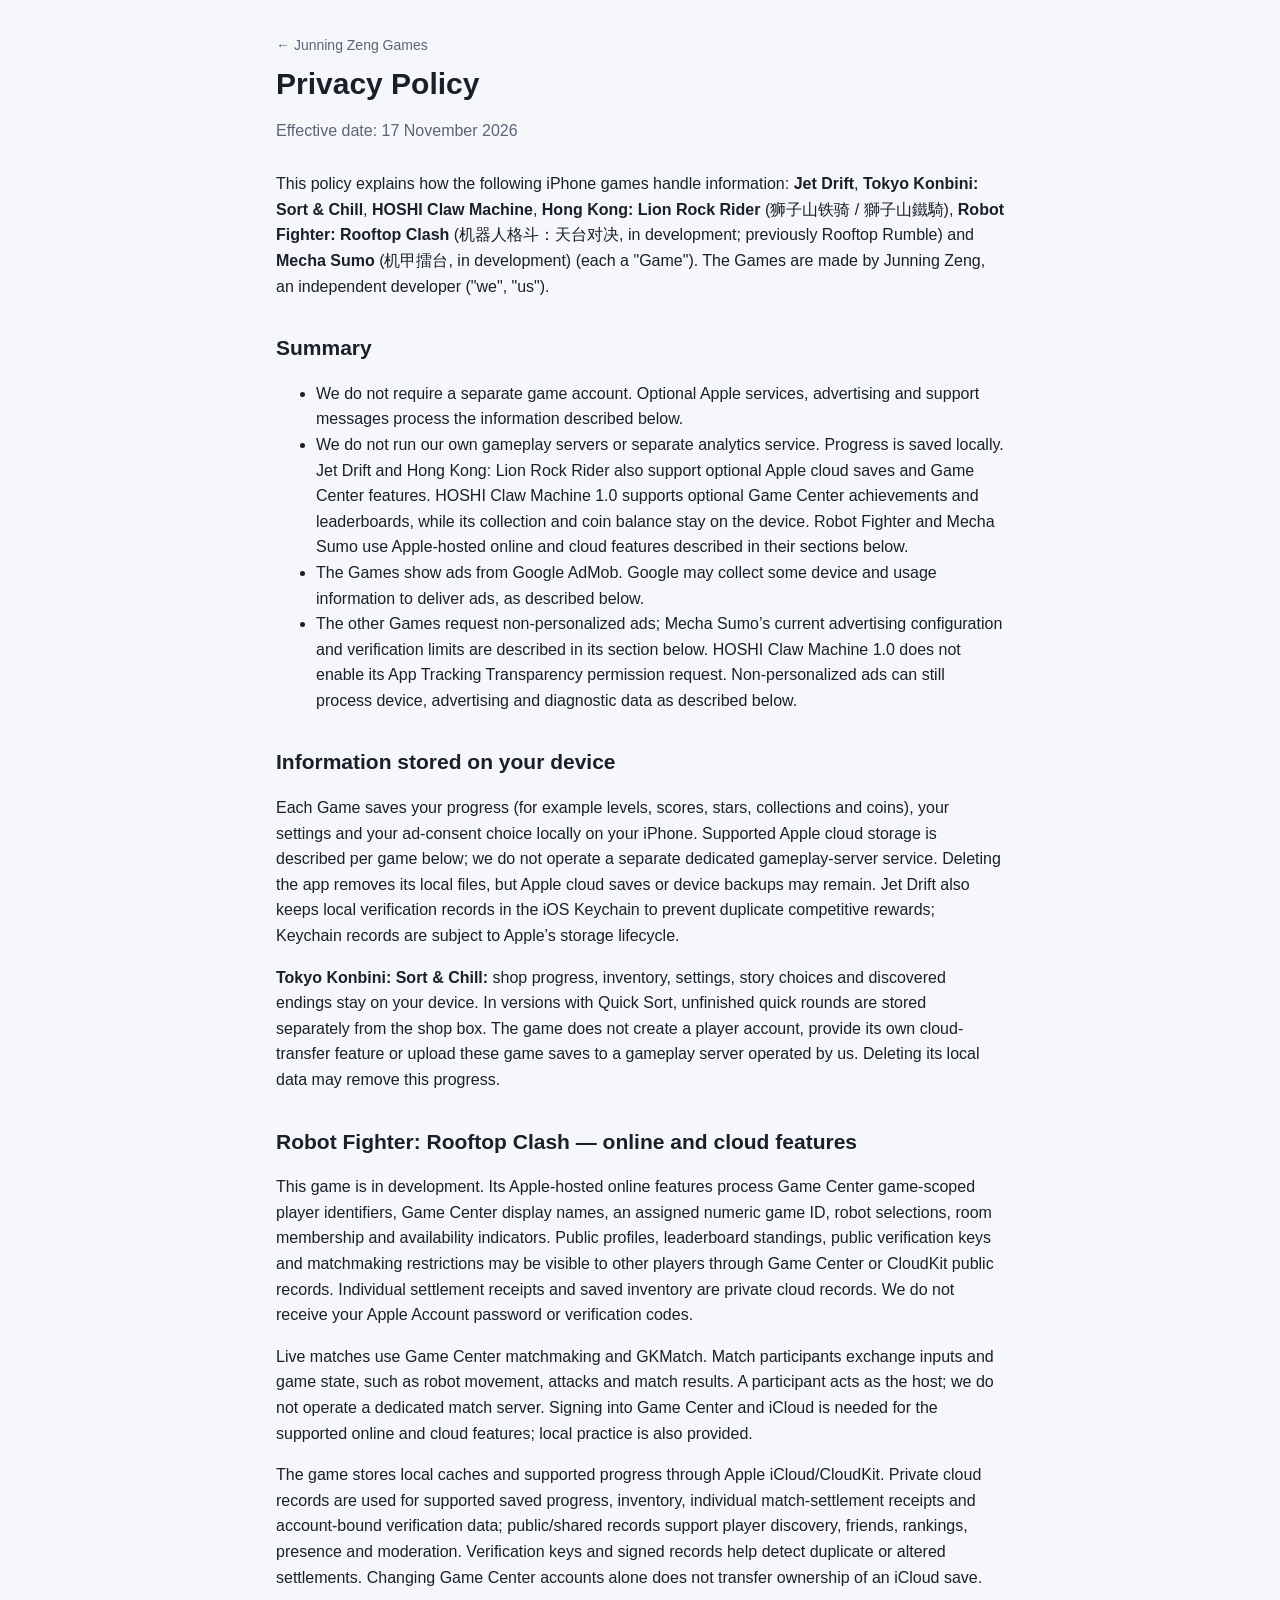
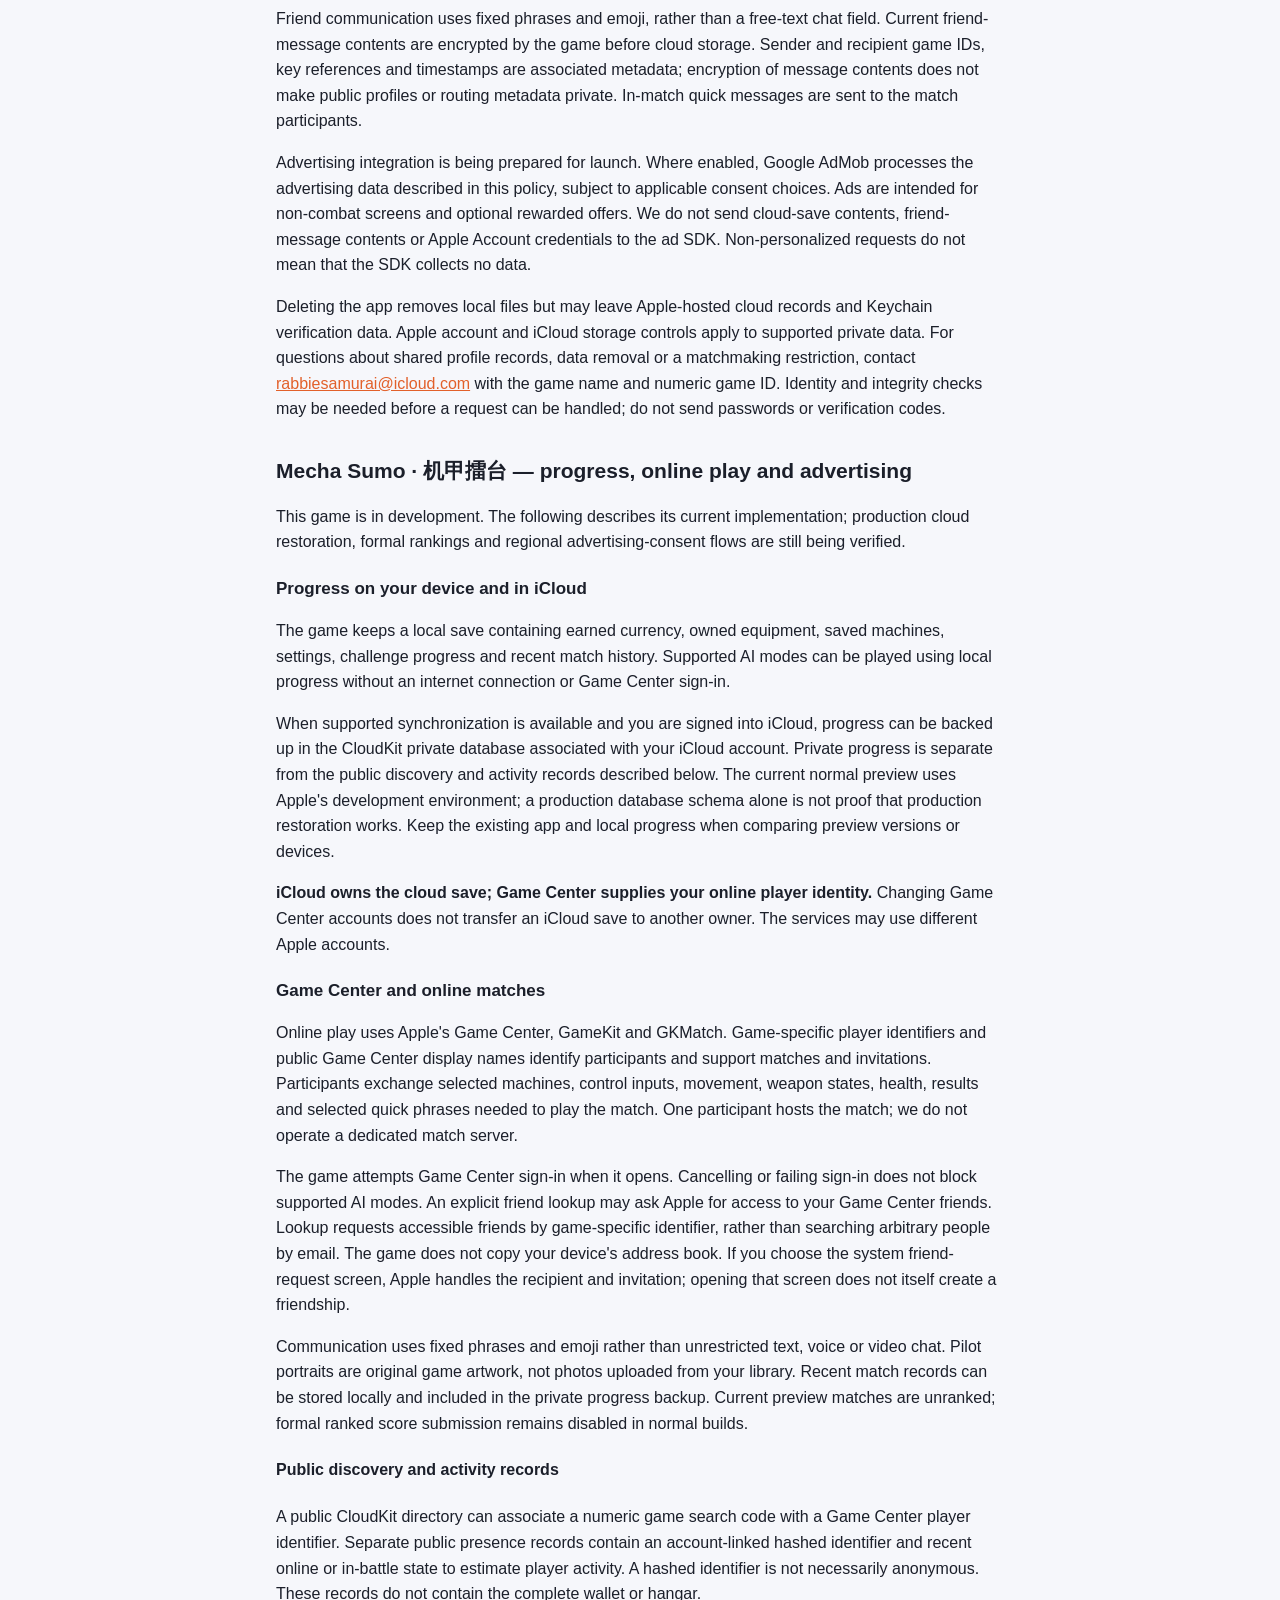
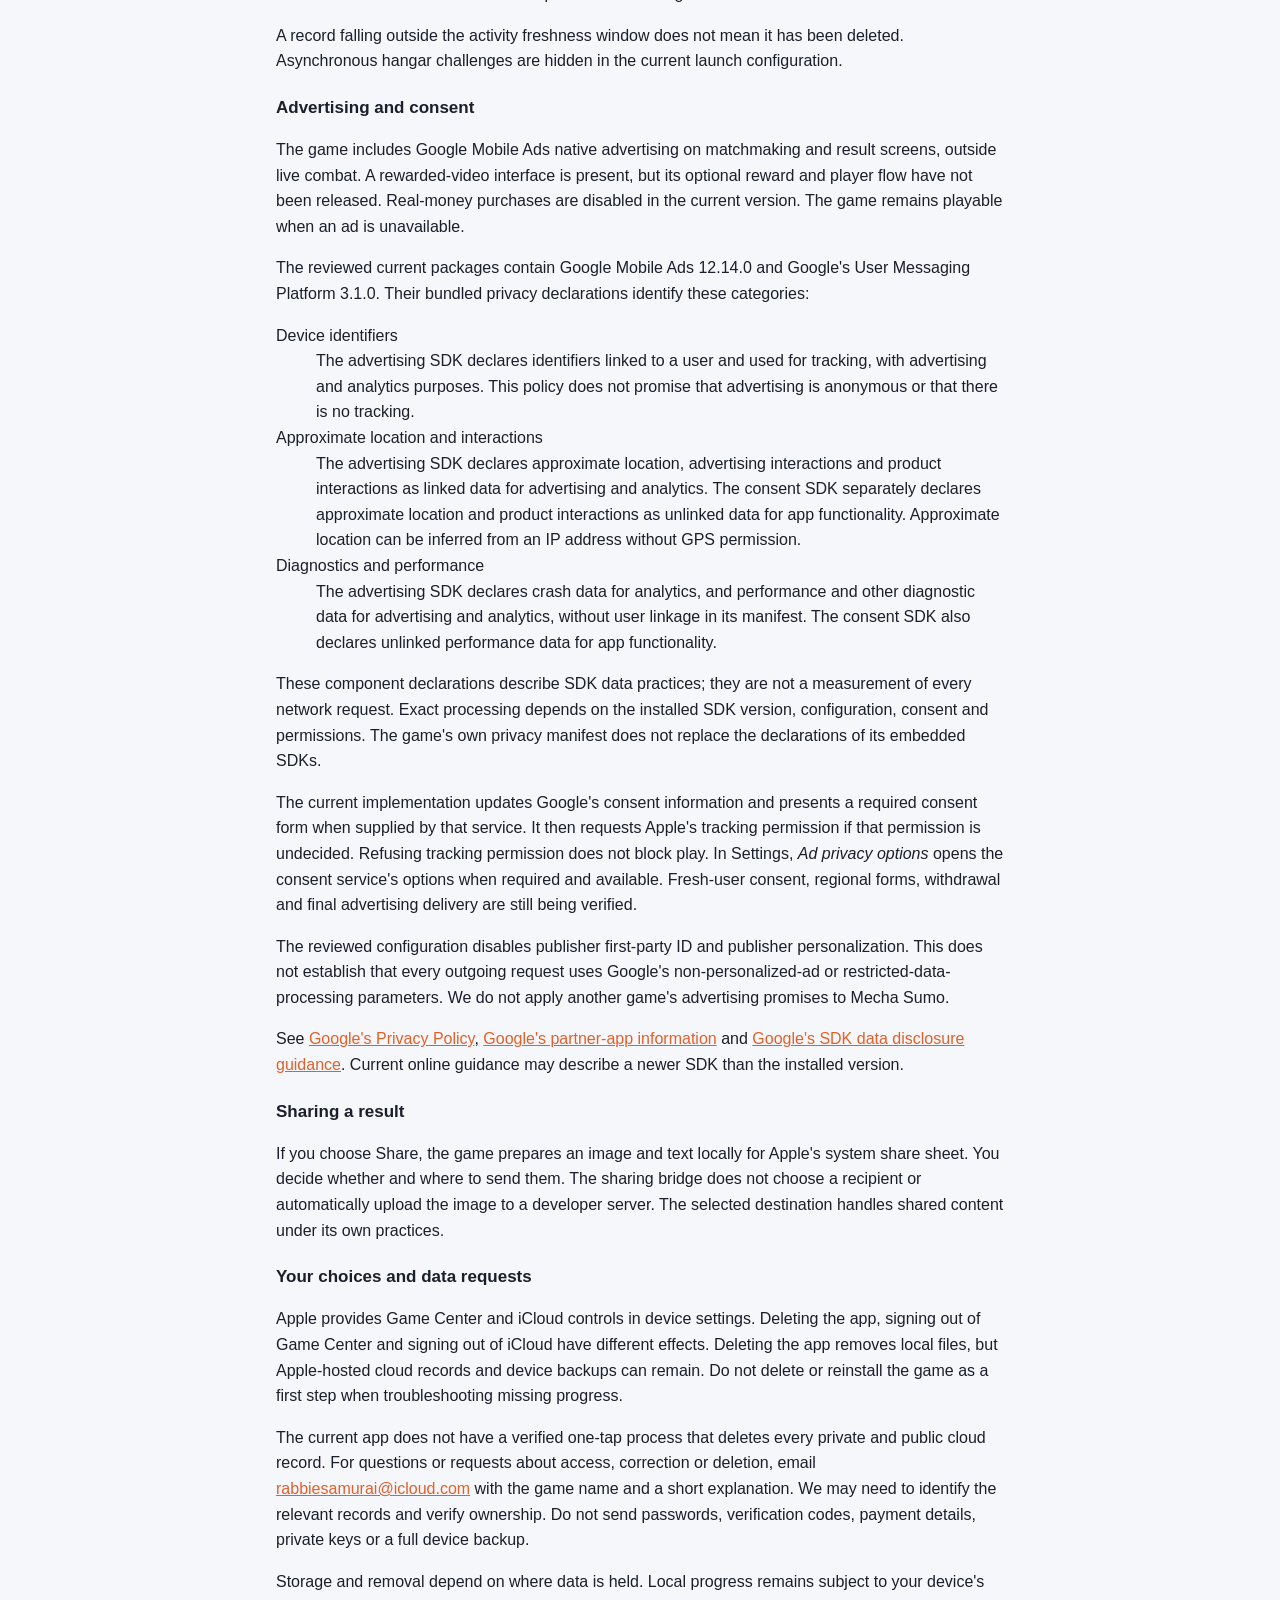
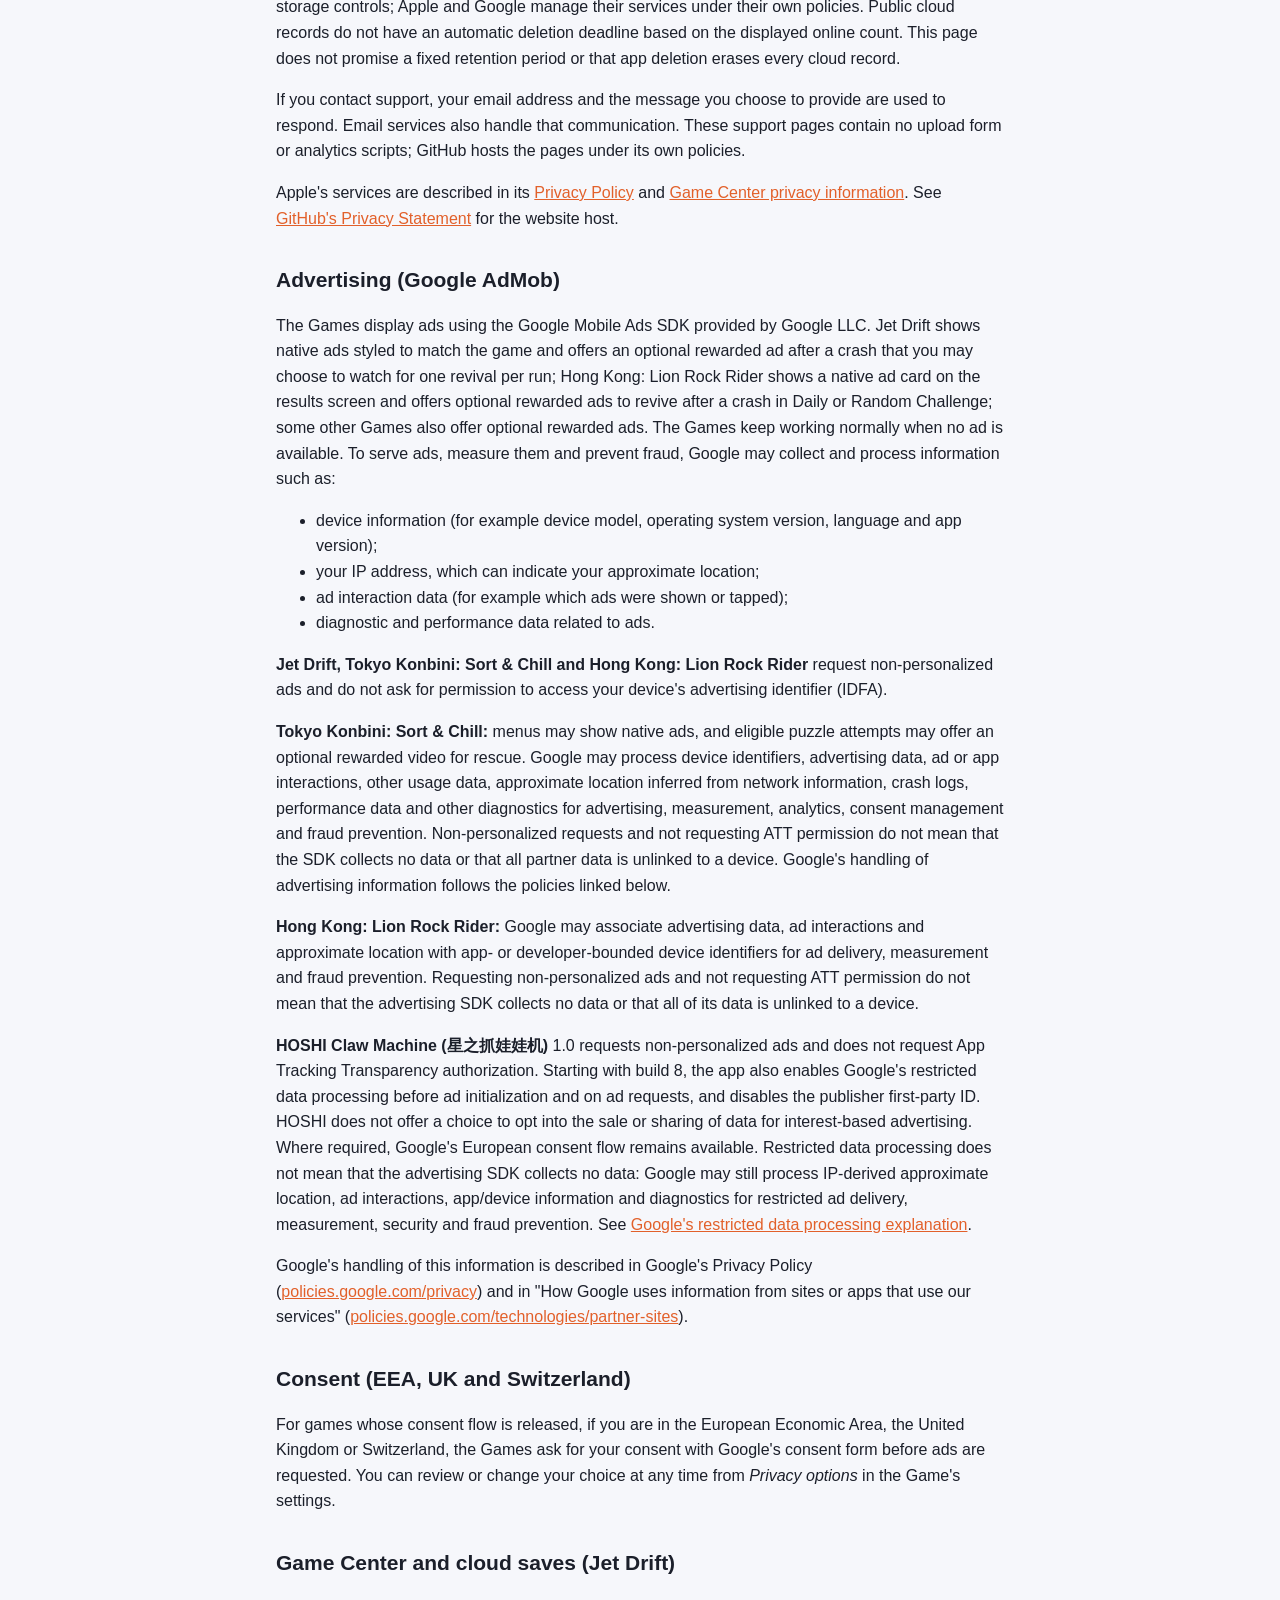
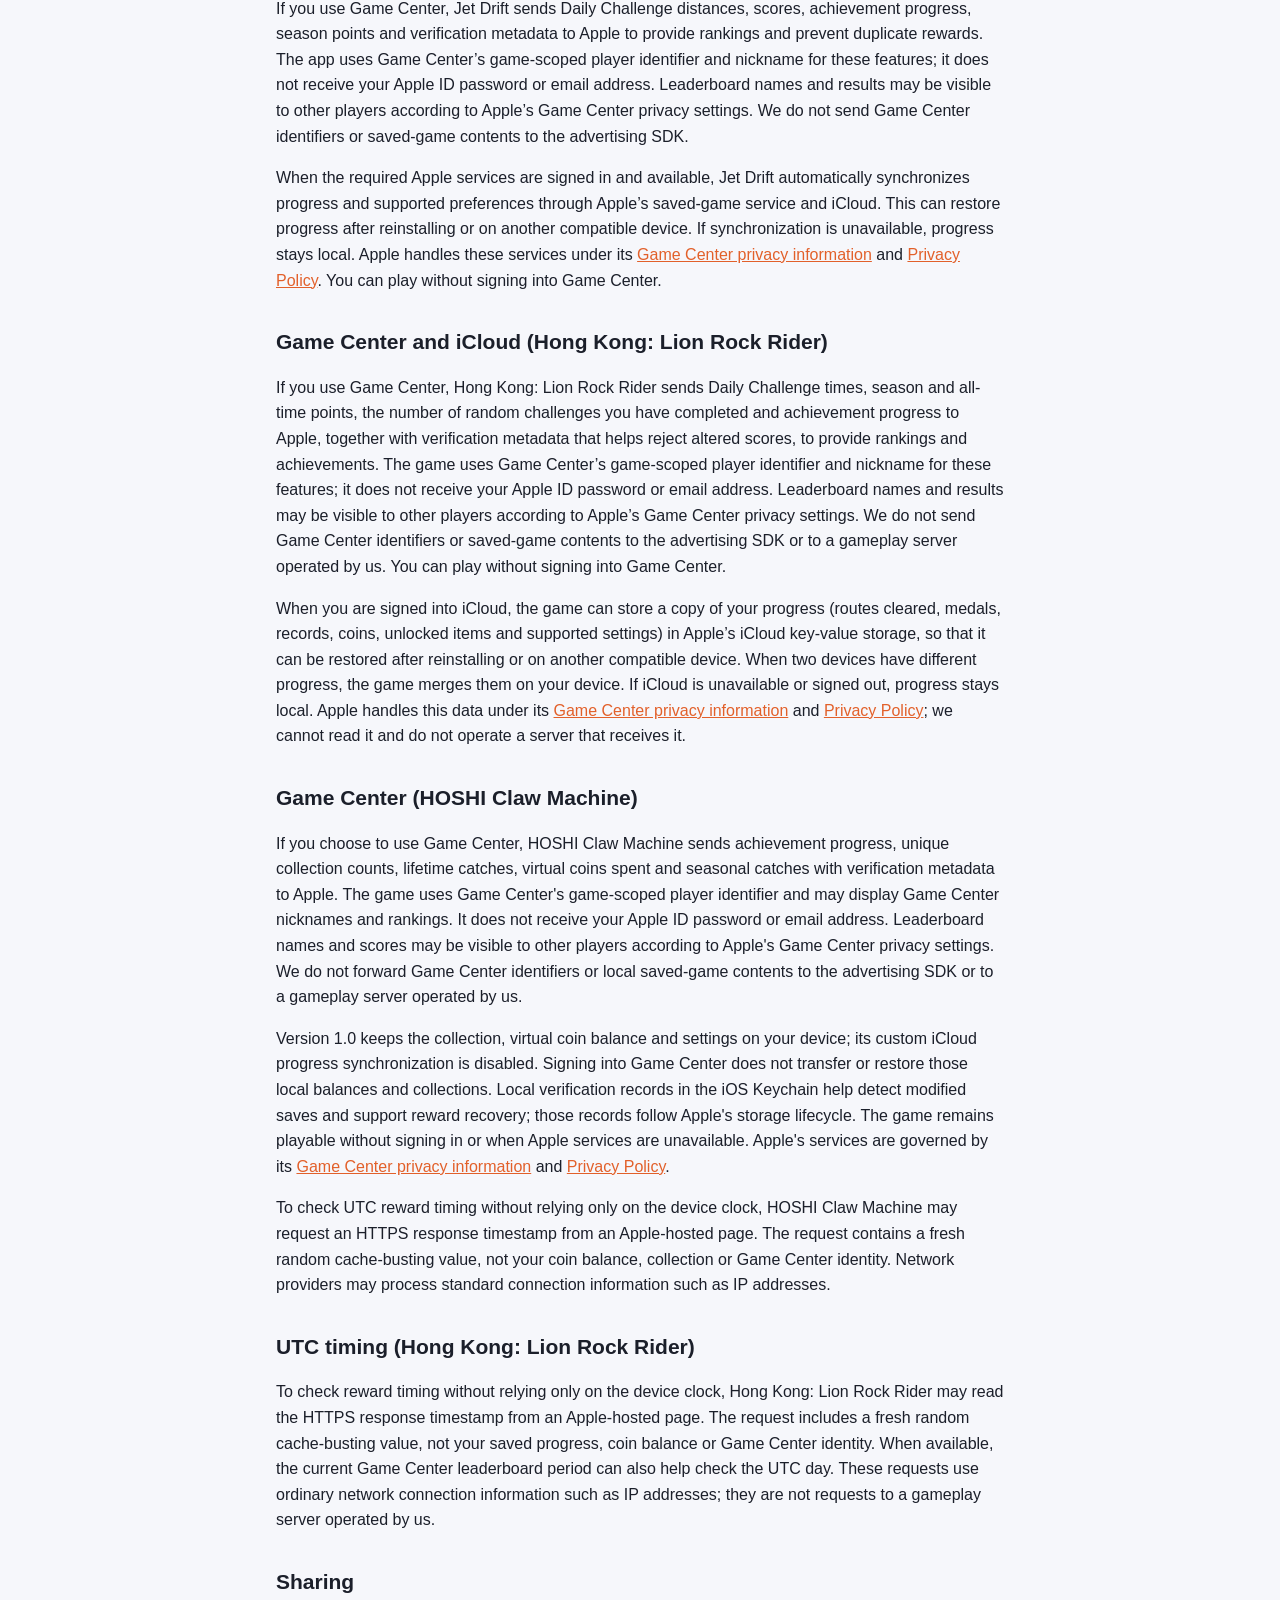
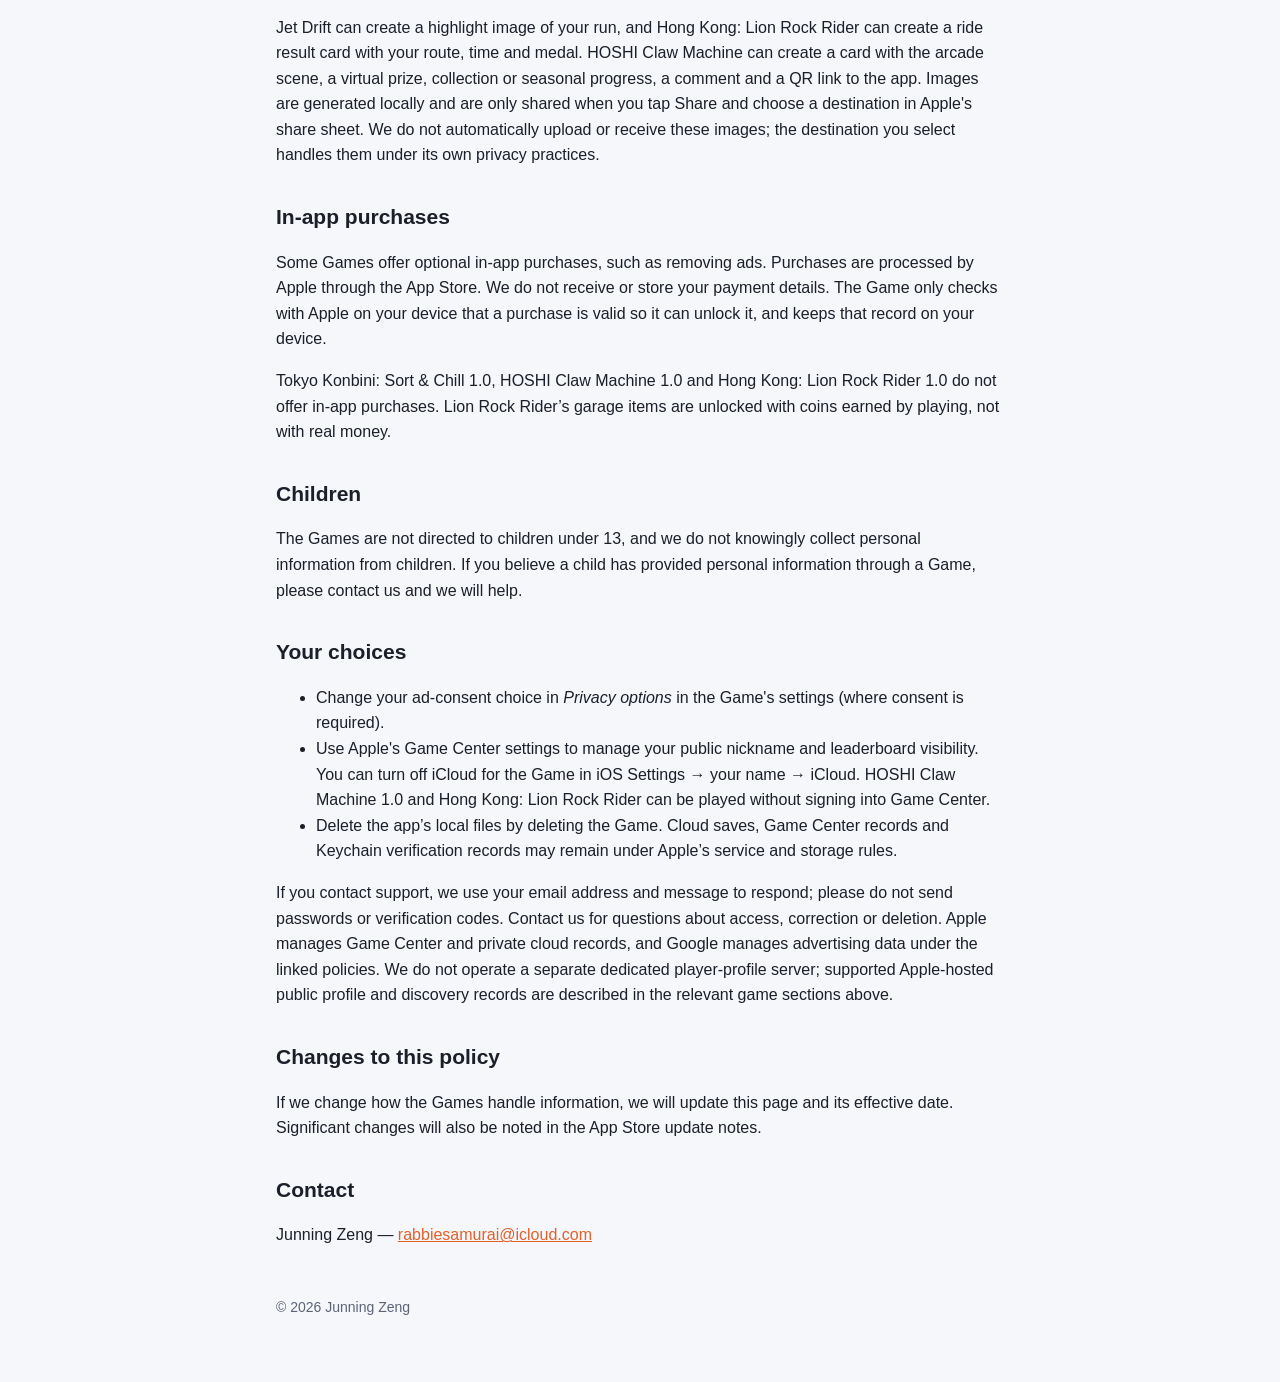
==== privacy.html @ b236998c "Unify Mecha Sumo privacy and support in publisher pages" ====
<!doctype html>
<html lang="en">
<head>
  <meta charset="utf-8">
  <meta name="viewport" content="width=device-width, initial-scale=1">
  <title>Privacy Policy</title>
  <meta name="description" content="Privacy policy for games by Junning Zeng.">
  <link rel="stylesheet" href="style.css">
</head>
<body>
<main>
  <header>
    <a class="home" href="index.html">← Junning Zeng Games</a>
    <h1>Privacy Policy</h1>
    <p class="muted">Effective date: 17 November 2026</p>
  </header>

  <p>This policy explains how the following iPhone games handle information: <strong>Jet Drift</strong>, <strong>Tokyo Konbini: Sort &amp; Chill</strong>, <strong>HOSHI Claw Machine</strong>, <strong>Hong Kong: Lion Rock Rider</strong> (狮子山铁骑 / 獅子山鐵騎), <strong>Robot Fighter: Rooftop Clash</strong> (机器人格斗：天台对决, in development; previously Rooftop Rumble) and <strong>Mecha Sumo</strong> (机甲擂台, in development) (each a "Game"). The Games are made by Junning Zeng, an independent developer ("we", "us").</p>

  <h2>Summary</h2>
  <ul>
    <li>We do not require a separate game account. Optional Apple services, advertising and support messages process the information described below.</li>
    <li>We do not run our own gameplay servers or separate analytics service. Progress is saved locally. Jet Drift and Hong Kong: Lion Rock Rider also support optional Apple cloud saves and Game Center features. HOSHI Claw Machine 1.0 supports optional Game Center achievements and leaderboards, while its collection and coin balance stay on the device. Robot Fighter and Mecha Sumo use Apple-hosted online and cloud features described in their sections below.</li>
    <li>The Games show ads from Google AdMob. Google may collect some device and usage information to deliver ads, as described below.</li>
    <li>The other Games request non-personalized ads; Mecha Sumo’s current advertising configuration and verification limits are described in its section below. HOSHI Claw Machine 1.0 does not enable its App Tracking Transparency permission request. Non-personalized ads can still process device, advertising and diagnostic data as described below.</li>
  </ul>

  <h2>Information stored on your device</h2>
  <p>Each Game saves your progress (for example levels, scores, stars, collections and coins), your settings and your ad-consent choice locally on your iPhone. Supported Apple cloud storage is described per game below; we do not operate a separate dedicated gameplay-server service. Deleting the app removes its local files, but Apple cloud saves or device backups may remain. Jet Drift also keeps local verification records in the iOS Keychain to prevent duplicate competitive rewards; Keychain records are subject to Apple’s storage lifecycle.</p>
  <p><strong>Tokyo Konbini: Sort &amp; Chill:</strong> shop progress, inventory, settings, story choices and discovered endings stay on your device. In versions with Quick Sort, unfinished quick rounds are stored separately from the shop box. The game does not create a player account, provide its own cloud-transfer feature or upload these game saves to a gameplay server operated by us. Deleting its local data may remove this progress.</p>

  <h2 id="robot-fighter">Robot Fighter: Rooftop Clash — online and cloud features</h2>
  <p>This game is in development. Its Apple-hosted online features process Game Center game-scoped player identifiers, Game Center display names, an assigned numeric game ID, robot selections, room membership and availability indicators. Public profiles, leaderboard standings, public verification keys and matchmaking restrictions may be visible to other players through Game Center or CloudKit public records. Individual settlement receipts and saved inventory are private cloud records. We do not receive your Apple Account password or verification codes.</p>
  <p>Live matches use Game Center matchmaking and GKMatch. Match participants exchange inputs and game state, such as robot movement, attacks and match results. A participant acts as the host; we do not operate a dedicated match server. Signing into Game Center and iCloud is needed for the supported online and cloud features; local practice is also provided.</p>
  <p>The game stores local caches and supported progress through Apple iCloud/CloudKit. Private cloud records are used for supported saved progress, inventory, individual match-settlement receipts and account-bound verification data; public/shared records support player discovery, friends, rankings, presence and moderation. Verification keys and signed records help detect duplicate or altered settlements. Changing Game Center accounts alone does not transfer ownership of an iCloud save.</p>
  <p>Friend communication uses fixed phrases and emoji, rather than a free-text chat field. Current friend-message contents are encrypted by the game before cloud storage. Sender and recipient game IDs, key references and timestamps are associated metadata; encryption of message contents does not make public profiles or routing metadata private. In-match quick messages are sent to the match participants.</p>
  <p>Advertising integration is being prepared for launch. Where enabled, Google AdMob processes the advertising data described in this policy, subject to applicable consent choices. Ads are intended for non-combat screens and optional rewarded offers. We do not send cloud-save contents, friend-message contents or Apple Account credentials to the ad SDK. Non-personalized requests do not mean that the SDK collects no data.</p>
  <p>Deleting the app removes local files but may leave Apple-hosted cloud records and Keychain verification data. Apple account and iCloud storage controls apply to supported private data. For questions about shared profile records, data removal or a matchmaking restriction, contact <a href="mailto:rabbiesamurai@icloud.com">rabbiesamurai@icloud.com</a> with the game name and numeric game ID. Identity and integrity checks may be needed before a request can be handled; do not send passwords or verification codes.</p>

  <h2 id="mecha-sumo">Mecha Sumo · 机甲擂台 — progress, online play and advertising</h2>
  <p>This game is in development. The following describes its current implementation; production cloud restoration, formal rankings and regional advertising-consent flows are still being verified.</p>
    <h3 id="mecha-sumo-saves">Progress on your device and in iCloud</h3>
    <p>The game keeps a local save containing earned currency, owned equipment, saved machines, settings, challenge progress and recent match history. Supported AI modes can be played using local progress without an internet connection or Game Center sign-in.</p>
    <p>When supported synchronization is available and you are signed into iCloud, progress can be backed up in the CloudKit private database associated with your iCloud account. Private progress is separate from the public discovery and activity records described below. The current normal preview uses Apple's development environment; a production database schema alone is not proof that production restoration works. Keep the existing app and local progress when comparing preview versions or devices.</p>
    <p><strong>iCloud owns the cloud save; Game Center supplies your online player identity.</strong> Changing Game Center accounts does not transfer an iCloud save to another owner. The services may use different Apple accounts.</p>
    <h3 id="mecha-sumo-online">Game Center and online matches</h3>
    <p>Online play uses Apple's Game Center, GameKit and GKMatch. Game-specific player identifiers and public Game Center display names identify participants and support matches and invitations. Participants exchange selected machines, control inputs, movement, weapon states, health, results and selected quick phrases needed to play the match. One participant hosts the match; we do not operate a dedicated match server.</p>
    <p>The game attempts Game Center sign-in when it opens. Cancelling or failing sign-in does not block supported AI modes. An explicit friend lookup may ask Apple for access to your Game Center friends. Lookup requests accessible friends by game-specific identifier, rather than searching arbitrary people by email. The game does not copy your device's address book. If you choose the system friend-request screen, Apple handles the recipient and invitation; opening that screen does not itself create a friendship.</p>
    <p>Communication uses fixed phrases and emoji rather than unrestricted text, voice or video chat. Pilot portraits are original game artwork, not photos uploaded from your library. Recent match records can be stored locally and included in the private progress backup. Current preview matches are unranked; formal ranked score submission remains disabled in normal builds.</p>
    <h4>Public discovery and activity records</h4>
    <p>A public CloudKit directory can associate a numeric game search code with a Game Center player identifier. Separate public presence records contain an account-linked hashed identifier and recent online or in-battle state to estimate player activity. A hashed identifier is not necessarily anonymous. These records do not contain the complete wallet or hangar.</p>
    <p>A record falling outside the activity freshness window does not mean it has been deleted. Asynchronous hangar challenges are hidden in the current launch configuration.</p>
    <h3 id="mecha-sumo-ads">Advertising and consent</h3>
    <p>The game includes Google Mobile Ads native advertising on matchmaking and result screens, outside live combat. A rewarded-video interface is present, but its optional reward and player flow have not been released. Real-money purchases are disabled in the current version. The game remains playable when an ad is unavailable.</p>
    <p>The reviewed current packages contain Google Mobile Ads 12.14.0 and Google's User Messaging Platform 3.1.0. Their bundled privacy declarations identify these categories:</p>
    <dl class="mecha-facts">
      <dt>Device identifiers</dt><dd>The advertising SDK declares identifiers linked to a user and used for tracking, with advertising and analytics purposes. This policy does not promise that advertising is anonymous or that there is no tracking.</dd>
      <dt>Approximate location and interactions</dt><dd>The advertising SDK declares approximate location, advertising interactions and product interactions as linked data for advertising and analytics. The consent SDK separately declares approximate location and product interactions as unlinked data for app functionality. Approximate location can be inferred from an IP address without GPS permission.</dd>
      <dt>Diagnostics and performance</dt><dd>The advertising SDK declares crash data for analytics, and performance and other diagnostic data for advertising and analytics, without user linkage in its manifest. The consent SDK also declares unlinked performance data for app functionality.</dd>
    </dl>
    <p>These component declarations describe SDK data practices; they are not a measurement of every network request. Exact processing depends on the installed SDK version, configuration, consent and permissions. The game's own privacy manifest does not replace the declarations of its embedded SDKs.</p>
    <p>The current implementation updates Google's consent information and presents a required consent form when supplied by that service. It then requests Apple's tracking permission if that permission is undecided. Refusing tracking permission does not block play. In Settings, <em>Ad privacy options</em> opens the consent service's options when required and available. Fresh-user consent, regional forms, withdrawal and final advertising delivery are still being verified.</p>
    <p>The reviewed configuration disables publisher first-party ID and publisher personalization. This does not establish that every outgoing request uses Google's non-personalized-ad or restricted-data-processing parameters. We do not apply another game's advertising promises to Mecha Sumo.</p>
    <p>See <a href="https://policies.google.com/privacy">Google's Privacy Policy</a>, <a href="https://policies.google.com/technologies/partner-sites">Google's partner-app information</a> and <a href="https://developers.google.com/admob/ios/privacy/data-disclosure">Google's SDK data disclosure guidance</a>. Current online guidance may describe a newer SDK than the installed version.</p>
    <h3>Sharing a result</h3>
    <p>If you choose Share, the game prepares an image and text locally for Apple's system share sheet. You decide whether and where to send them. The sharing bridge does not choose a recipient or automatically upload the image to a developer server. The selected destination handles shared content under its own practices.</p>
    <h3 id="mecha-sumo-choices">Your choices and data requests</h3>
    <p>Apple provides Game Center and iCloud controls in device settings. Deleting the app, signing out of Game Center and signing out of iCloud have different effects. Deleting the app removes local files, but Apple-hosted cloud records and device backups can remain. Do not delete or reinstall the game as a first step when troubleshooting missing progress.</p>
    <p>The current app does not have a verified one-tap process that deletes every private and public cloud record. For questions or requests about access, correction or deletion, email <a href="mailto:rabbiesamurai@icloud.com?subject=Mecha%20Sumo%20privacy">rabbiesamurai@icloud.com</a> with the game name and a short explanation. We may need to identify the relevant records and verify ownership. Do not send passwords, verification codes, payment details, private keys or a full device backup.</p>
    <p>Storage and removal depend on where data is held. Local progress remains subject to your device's storage controls; Apple and Google manage their services under their own policies. Public cloud records do not have an automatic deletion deadline based on the displayed online count. This page does not promise a fixed retention period or that app deletion erases every cloud record.</p>
    <p>If you contact support, your email address and the message you choose to provide are used to respond. Email services also handle that communication. These support pages contain no upload form or analytics scripts; GitHub hosts the pages under its own policies.</p>
    <p>Apple's services are described in its <a href="https://www.apple.com/legal/privacy/">Privacy Policy</a> and <a href="https://www.apple.com/legal/privacy/data/en/game-center/">Game Center privacy information</a>. See <a href="https://docs.github.com/en/site-policy/privacy-policies/github-general-privacy-statement">GitHub's Privacy Statement</a> for the website host.</p>

  <h2>Advertising (Google AdMob)</h2>
  <p>The Games display ads using the Google Mobile Ads SDK provided by Google LLC. Jet Drift shows native ads styled to match the game and offers an optional rewarded ad after a crash that you may choose to watch for one revival per run; Hong Kong: Lion Rock Rider shows a native ad card on the results screen and offers optional rewarded ads to revive after a crash in Daily or Random Challenge; some other Games also offer optional rewarded ads. The Games keep working normally when no ad is available. To serve ads, measure them and prevent fraud, Google may collect and process information such as:</p>
  <ul>
    <li>device information (for example device model, operating system version, language and app version);</li>
    <li>your IP address, which can indicate your approximate location;</li>
    <li>ad interaction data (for example which ads were shown or tapped);</li>
    <li>diagnostic and performance data related to ads.</li>
  </ul>
  <p><strong>Jet Drift, Tokyo Konbini: Sort &amp; Chill and Hong Kong: Lion Rock Rider</strong> request non-personalized ads and do not ask for permission to access your device's advertising identifier (IDFA).</p>
  <p><strong>Tokyo Konbini: Sort &amp; Chill:</strong> menus may show native ads, and eligible puzzle attempts may offer an optional rewarded video for rescue. Google may process device identifiers, advertising data, ad or app interactions, other usage data, approximate location inferred from network information, crash logs, performance data and other diagnostics for advertising, measurement, analytics, consent management and fraud prevention. Non-personalized requests and not requesting ATT permission do not mean that the SDK collects no data or that all partner data is unlinked to a device. Google's handling of advertising information follows the policies linked below.</p>
  <p><strong>Hong Kong: Lion Rock Rider:</strong> Google may associate advertising data, ad interactions and approximate location with app- or developer-bounded device identifiers for ad delivery, measurement and fraud prevention. Requesting non-personalized ads and not requesting ATT permission do not mean that the advertising SDK collects no data or that all of its data is unlinked to a device.</p>
  <p><strong>HOSHI Claw Machine (星之抓娃娃机)</strong> 1.0 requests non-personalized ads and does not request App Tracking Transparency authorization. Starting with build 8, the app also enables Google's restricted data processing before ad initialization and on ad requests, and disables the publisher first-party ID. HOSHI does not offer a choice to opt into the sale or sharing of data for interest-based advertising. Where required, Google's European consent flow remains available. Restricted data processing does not mean that the advertising SDK collects no data: Google may still process IP-derived approximate location, ad interactions, app/device information and diagnostics for restricted ad delivery, measurement, security and fraud prevention. See <a href="https://support.google.com/admob/answer/14125907">Google's restricted data processing explanation</a>.</p>
  <p>Google's handling of this information is described in Google's Privacy Policy (<a href="https://policies.google.com/privacy">policies.google.com/privacy</a>) and in "How Google uses information from sites or apps that use our services" (<a href="https://policies.google.com/technologies/partner-sites">policies.google.com/technologies/partner-sites</a>).</p>

  <h2>Consent (EEA, UK and Switzerland)</h2>
  <p>For games whose consent flow is released, if you are in the European Economic Area, the United Kingdom or Switzerland, the Games ask for your consent with Google's consent form before ads are requested. You can review or change your choice at any time from <em>Privacy options</em> in the Game's settings.</p>

  <h2>Game Center and cloud saves (Jet Drift)</h2>
  <p>If you use Game Center, Jet Drift sends Daily Challenge distances, scores, achievement progress, season points and verification metadata to Apple to provide rankings and prevent duplicate rewards. The app uses Game Center’s game-scoped player identifier and nickname for these features; it does not receive your Apple ID password or email address. Leaderboard names and results may be visible to other players according to Apple’s Game Center privacy settings. We do not send Game Center identifiers or saved-game contents to the advertising SDK.</p>
  <p>When the required Apple services are signed in and available, Jet Drift automatically synchronizes progress and supported preferences through Apple’s saved-game service and iCloud. This can restore progress after reinstalling or on another compatible device. If synchronization is unavailable, progress stays local. Apple handles these services under its <a href="https://www.apple.com/legal/privacy/data/en/game-center/">Game Center privacy information</a> and <a href="https://www.apple.com/legal/privacy/">Privacy Policy</a>. You can play without signing into Game Center.</p>

  <h2>Game Center and iCloud (Hong Kong: Lion Rock Rider)</h2>
  <p>If you use Game Center, Hong Kong: Lion Rock Rider sends Daily Challenge times, season and all-time points, the number of random challenges you have completed and achievement progress to Apple, together with verification metadata that helps reject altered scores, to provide rankings and achievements. The game uses Game Center’s game-scoped player identifier and nickname for these features; it does not receive your Apple ID password or email address. Leaderboard names and results may be visible to other players according to Apple’s Game Center privacy settings. We do not send Game Center identifiers or saved-game contents to the advertising SDK or to a gameplay server operated by us. You can play without signing into Game Center.</p>
  <p>When you are signed into iCloud, the game can store a copy of your progress (routes cleared, medals, records, coins, unlocked items and supported settings) in Apple’s iCloud key-value storage, so that it can be restored after reinstalling or on another compatible device. When two devices have different progress, the game merges them on your device. If iCloud is unavailable or signed out, progress stays local. Apple handles this data under its <a href="https://www.apple.com/legal/privacy/data/en/game-center/">Game Center privacy information</a> and <a href="https://www.apple.com/legal/privacy/">Privacy Policy</a>; we cannot read it and do not operate a server that receives it.</p>

  <h2>Game Center (HOSHI Claw Machine)</h2>
  <p>If you choose to use Game Center, HOSHI Claw Machine sends achievement progress, unique collection counts, lifetime catches, virtual coins spent and seasonal catches with verification metadata to Apple. The game uses Game Center's game-scoped player identifier and may display Game Center nicknames and rankings. It does not receive your Apple ID password or email address. Leaderboard names and scores may be visible to other players according to Apple's Game Center privacy settings. We do not forward Game Center identifiers or local saved-game contents to the advertising SDK or to a gameplay server operated by us.</p>
  <p>Version 1.0 keeps the collection, virtual coin balance and settings on your device; its custom iCloud progress synchronization is disabled. Signing into Game Center does not transfer or restore those local balances and collections. Local verification records in the iOS Keychain help detect modified saves and support reward recovery; those records follow Apple's storage lifecycle. The game remains playable without signing in or when Apple services are unavailable. Apple's services are governed by its <a href="https://www.apple.com/legal/privacy/data/en/game-center/">Game Center privacy information</a> and <a href="https://www.apple.com/legal/privacy/">Privacy Policy</a>.</p>
  <p>To check UTC reward timing without relying only on the device clock, HOSHI Claw Machine may request an HTTPS response timestamp from an Apple-hosted page. The request contains a fresh random cache-busting value, not your coin balance, collection or Game Center identity. Network providers may process standard connection information such as IP addresses.</p>

  <h2>UTC timing (Hong Kong: Lion Rock Rider)</h2>
  <p>To check reward timing without relying only on the device clock, Hong Kong: Lion Rock Rider may read the HTTPS response timestamp from an Apple-hosted page. The request includes a fresh random cache-busting value, not your saved progress, coin balance or Game Center identity. When available, the current Game Center leaderboard period can also help check the UTC day. These requests use ordinary network connection information such as IP addresses; they are not requests to a gameplay server operated by us.</p>

  <h2>Sharing</h2>
  <p>Jet Drift can create a highlight image of your run, and Hong Kong: Lion Rock Rider can create a ride result card with your route, time and medal. HOSHI Claw Machine can create a card with the arcade scene, a virtual prize, collection or seasonal progress, a comment and a QR link to the app. Images are generated locally and are only shared when you tap Share and choose a destination in Apple's share sheet. We do not automatically upload or receive these images; the destination you select handles them under its own privacy practices.</p>

  <h2>In-app purchases</h2>
  <p>Some Games offer optional in-app purchases, such as removing ads. Purchases are processed by Apple through the App Store. We do not receive or store your payment details. The Game only checks with Apple on your device that a purchase is valid so it can unlock it, and keeps that record on your device.</p>

  <p>Tokyo Konbini: Sort &amp; Chill 1.0, HOSHI Claw Machine 1.0 and Hong Kong: Lion Rock Rider 1.0 do not offer in-app purchases. Lion Rock Rider’s garage items are unlocked with coins earned by playing, not with real money.</p>

  <h2>Children</h2>
  <p>The Games are not directed to children under 13, and we do not knowingly collect personal information from children. If you believe a child has provided personal information through a Game, please contact us and we will help.</p>

  <h2>Your choices</h2>
  <ul>
    <li>Change your ad-consent choice in <em>Privacy options</em> in the Game's settings (where consent is required).</li>
    <li>Use Apple's Game Center settings to manage your public nickname and leaderboard visibility. You can turn off iCloud for the Game in iOS Settings → your name → iCloud. HOSHI Claw Machine 1.0 and Hong Kong: Lion Rock Rider can be played without signing into Game Center.</li>
    <li>Delete the app’s local files by deleting the Game. Cloud saves, Game Center records and Keychain verification records may remain under Apple’s service and storage rules.</li>
  </ul>
  <p>If you contact support, we use your email address and message to respond; please do not send passwords or verification codes. Contact us for questions about access, correction or deletion. Apple manages Game Center and private cloud records, and Google manages advertising data under the linked policies. We do not operate a separate dedicated player-profile server; supported Apple-hosted public profile and discovery records are described in the relevant game sections above.</p>

  <h2>Changes to this policy</h2>
  <p>If we change how the Games handle information, we will update this page and its effective date. Significant changes will also be noted in the App Store update notes.</p>

  <h2>Contact</h2>
  <p>Junning Zeng — <a href="mailto:rabbiesamurai@icloud.com">rabbiesamurai@icloud.com</a></p>

  <footer>© 2026 Junning Zeng</footer>
</main>
</body>
</html>
---- style.css ----
:root {
  --bg: #f6f7fb;
  --surface: #ffffff;
  --text: #1b1f2a;
  --muted: #5b6375;
  --accent: #e2602a;
  --border: #e3e6ee;
}
@media (prefers-color-scheme: dark) {
  :root {
    --bg: #0f1320;
    --surface: #171c2c;
    --text: #e9ecf4;
    --muted: #a3abbf;
    --accent: #ff8a4c;
    --border: #283048;
  }
}
* { box-sizing: border-box; }
body {
  margin: 0;
  background: var(--bg);
  color: var(--text);
  font: 16px/1.6 -apple-system, BlinkMacSystemFont, "Segoe UI", Roboto, "Helvetica Neue", Arial, sans-serif;
}
main { max-width: 760px; margin: 0 auto; padding: 32px 16px 64px; }
header { margin-bottom: 28px; }
header a.home { color: var(--muted); text-decoration: none; font-size: 14px; }
h1 { font-size: 30px; line-height: 1.2; margin: 8px 0 6px; }
h2 { font-size: 21px; margin: 32px 0 8px; }
h3 { font-size: 17px; margin: 20px 0 4px; }
p, li { color: var(--text); }
.muted { color: var(--muted); }
a { color: var(--accent); }
.games { display: grid; gap: 14px; margin-top: 18px; }
.card {
  background: var(--surface);
  border: 1px solid var(--border);
  border-radius: 14px;
  padding: 16px 18px;
}
.card h3 { margin: 0 0 4px; }
.card p { margin: 0 0 8px; color: var(--muted); }
.links a { margin-right: 16px; font-size: 15px; }
footer { margin-top: 48px; font-size: 14px; color: var(--muted); }

.game-heading { display: flex; align-items: center; gap: 16px; margin-bottom: 14px; }
.game-heading > div { min-width: 0; }
.game-heading img { flex: 0 0 auto; border-radius: 18px; object-fit: cover; }
.status { display: inline-block; font-size: 12px; color: var(--muted); margin-bottom: 5px; }
.game-heading h1 { font-size: clamp(23px, 4vw, 30px); overflow-wrap: anywhere; }
@media (max-width: 480px) { .game-icon { width: 80px; height: 80px; } .game-heading { gap: 12px; } }
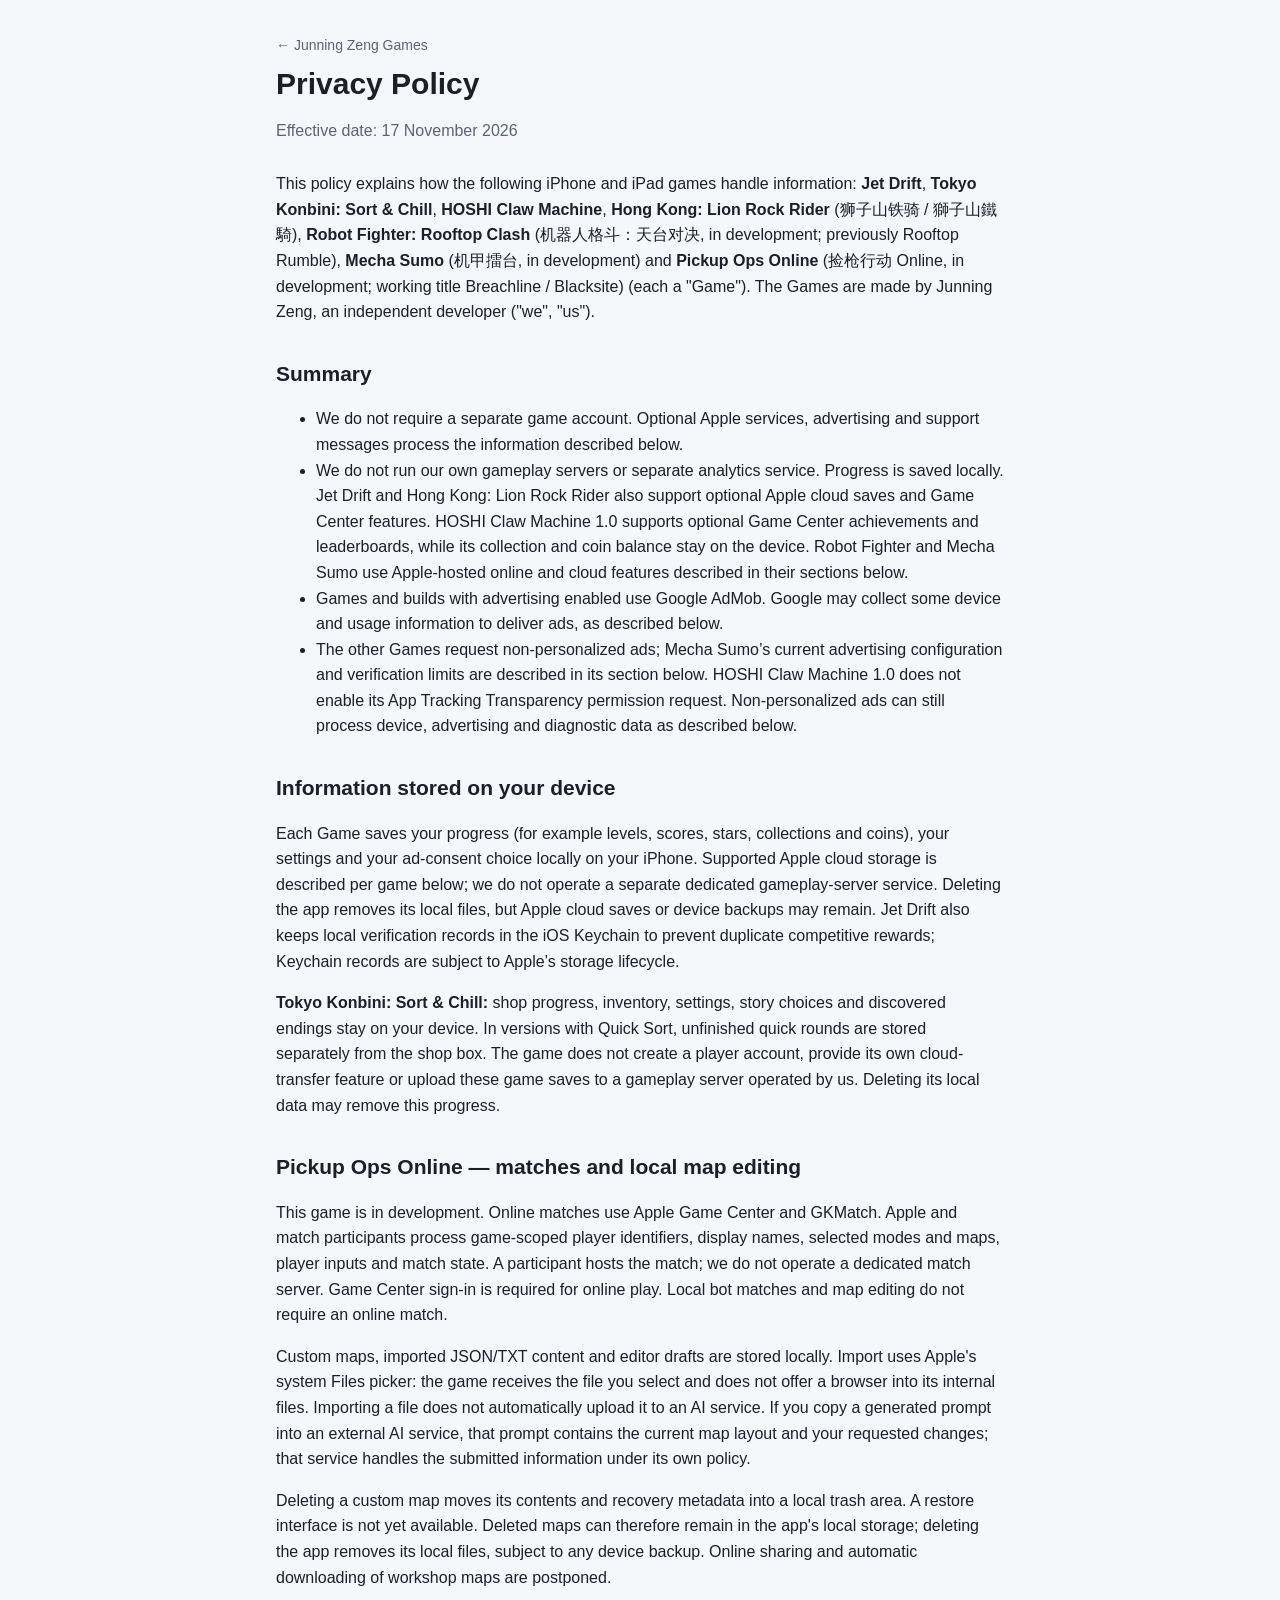
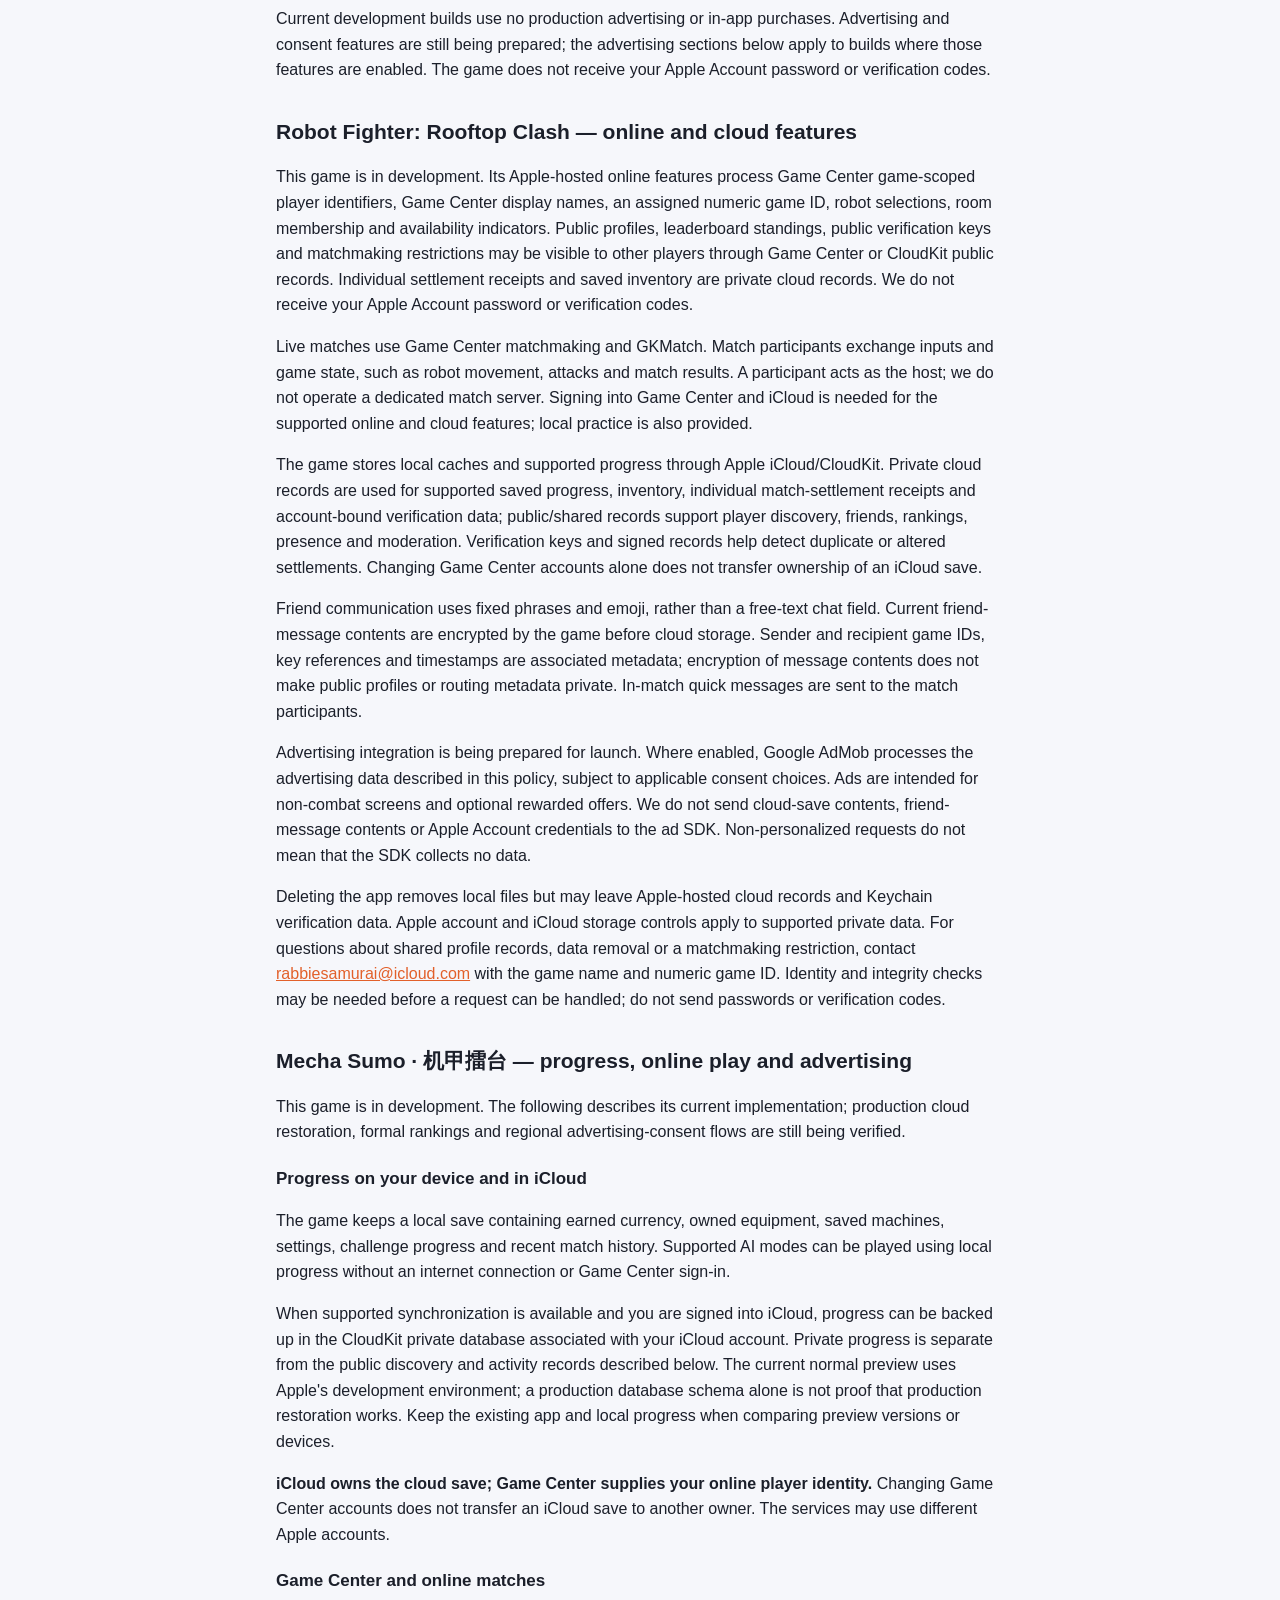
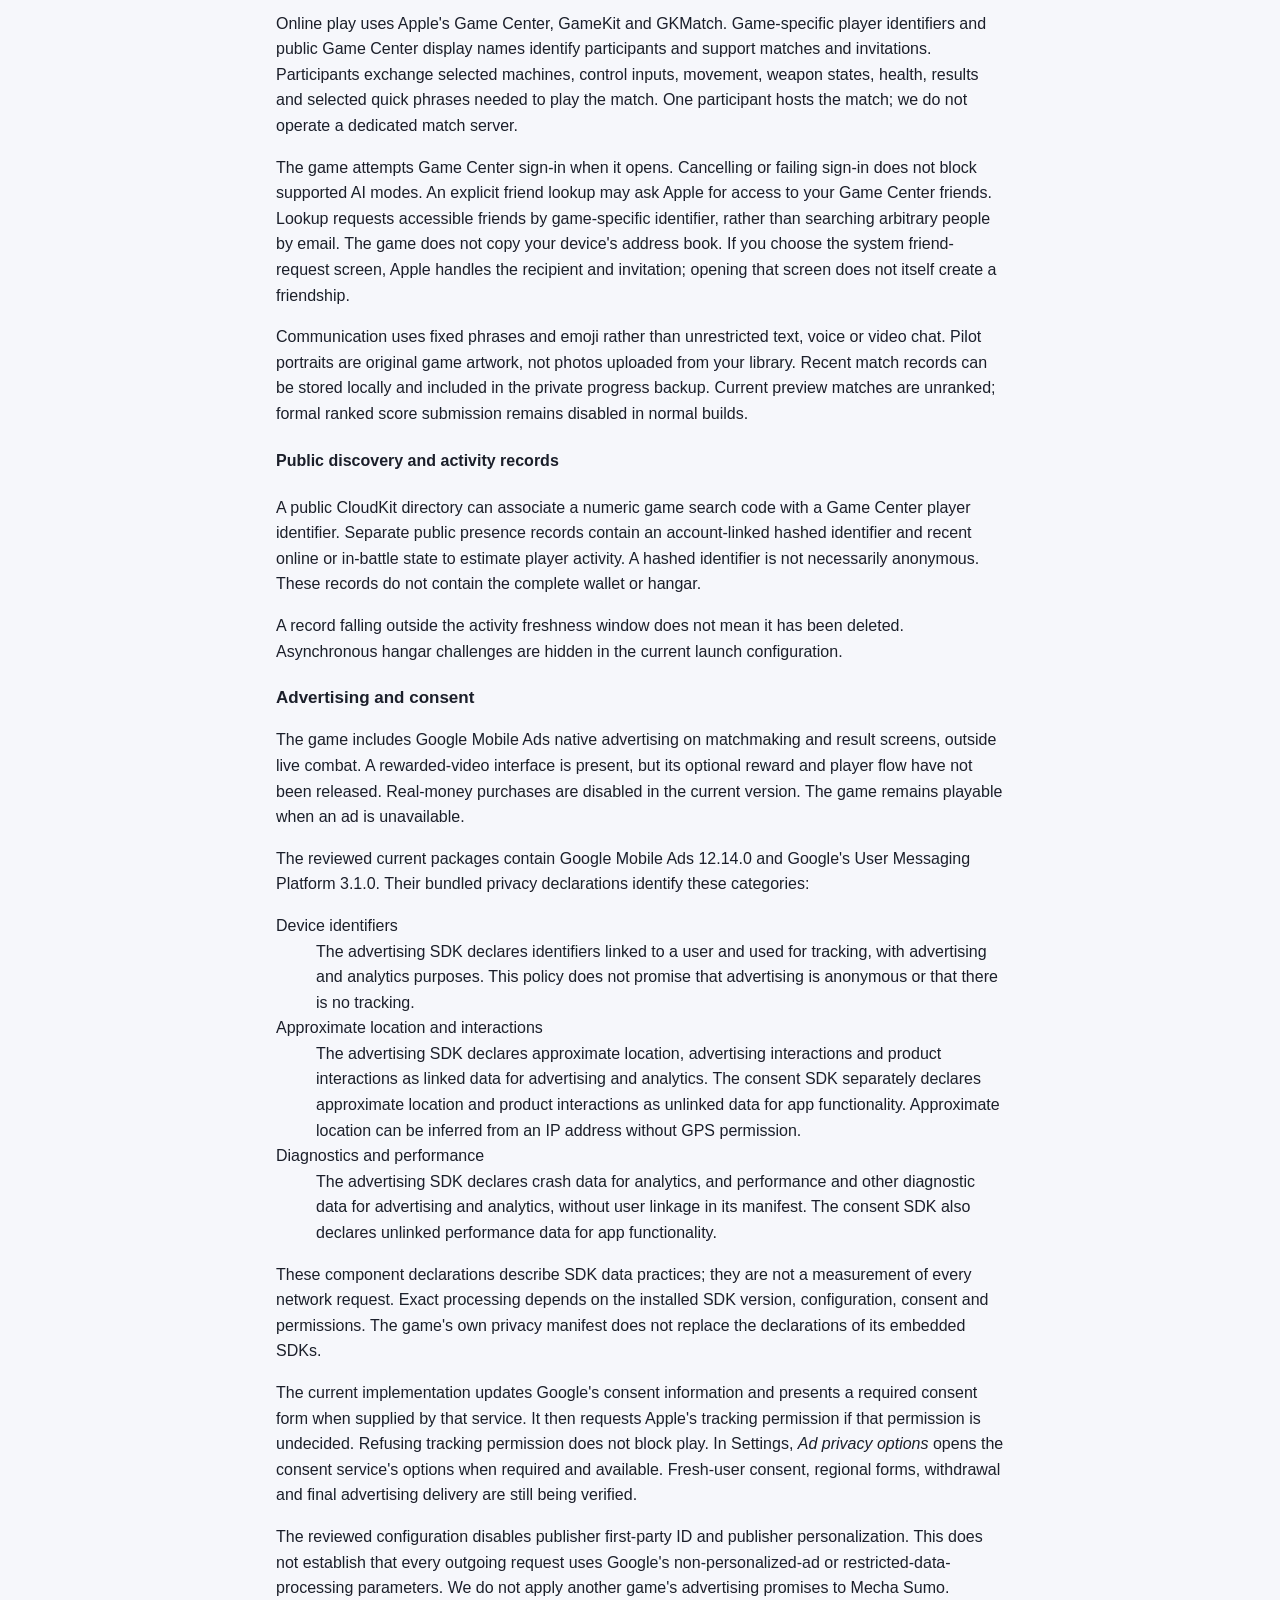
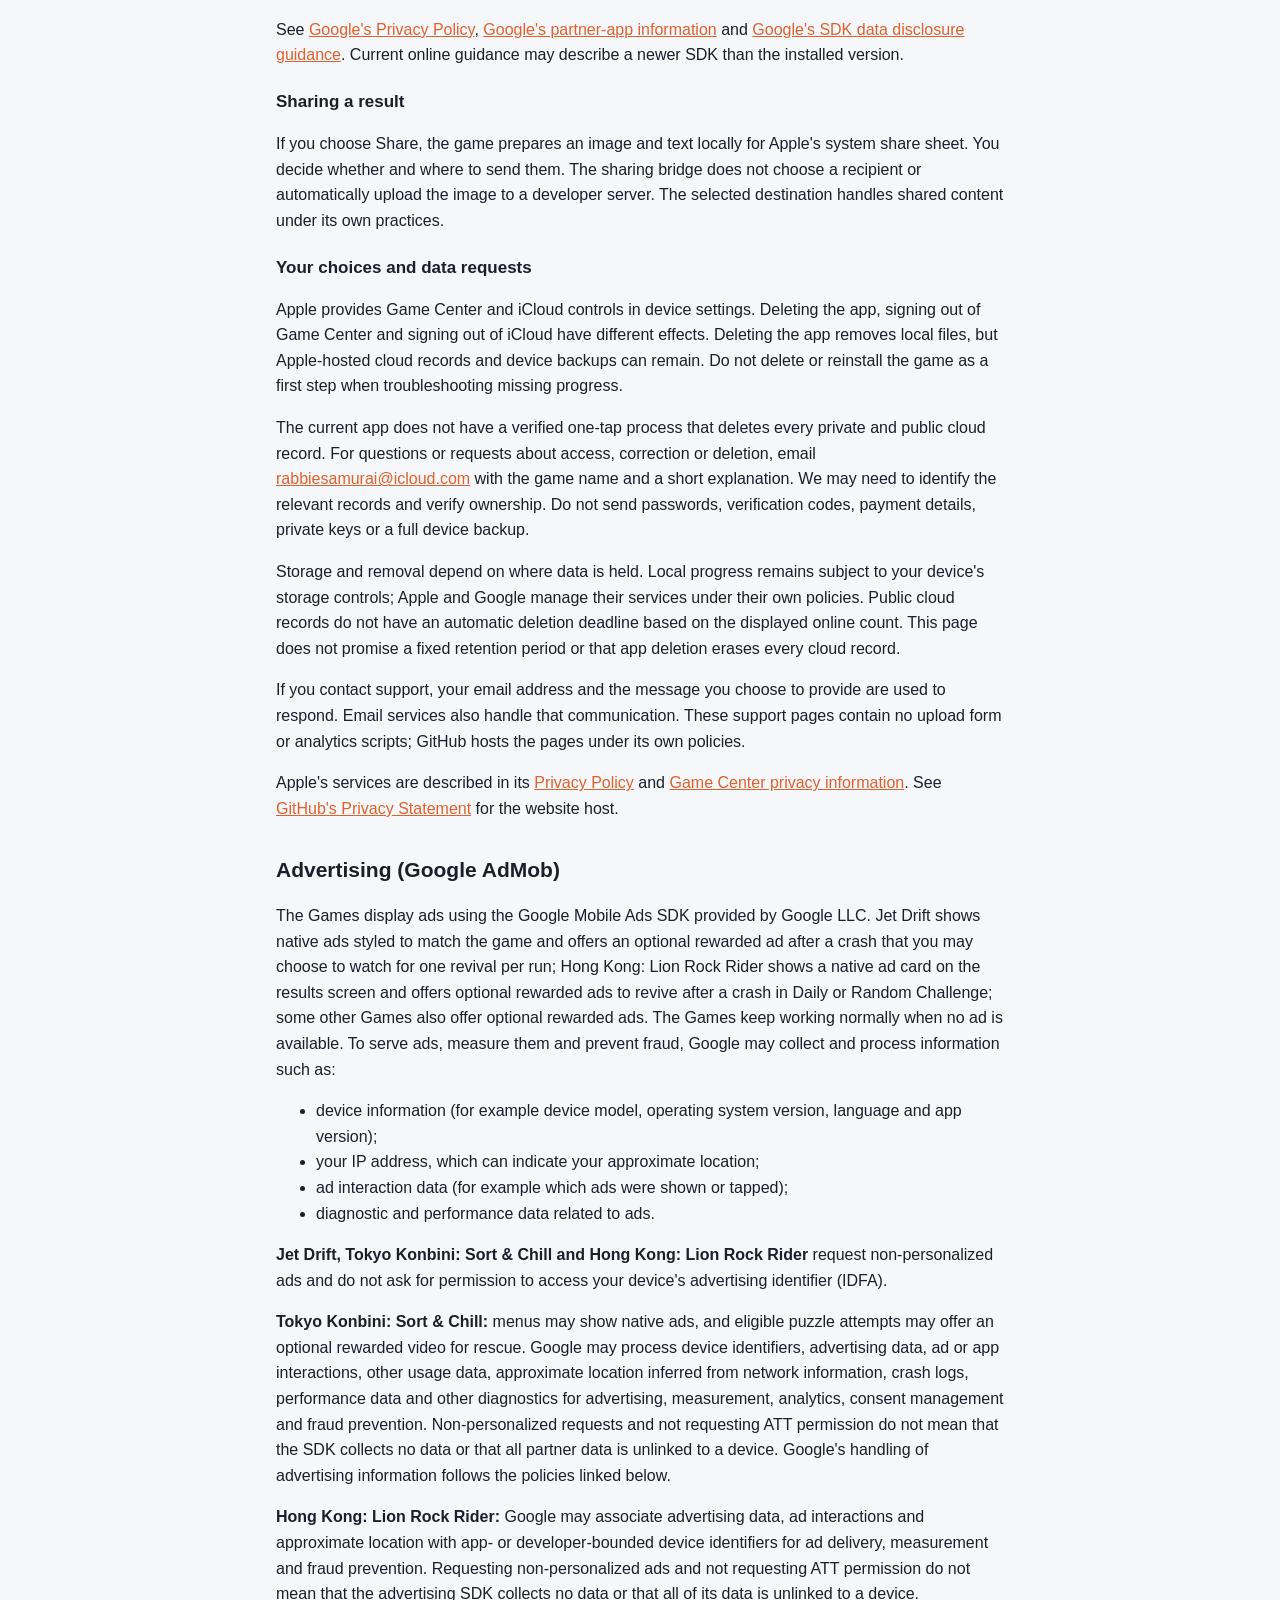
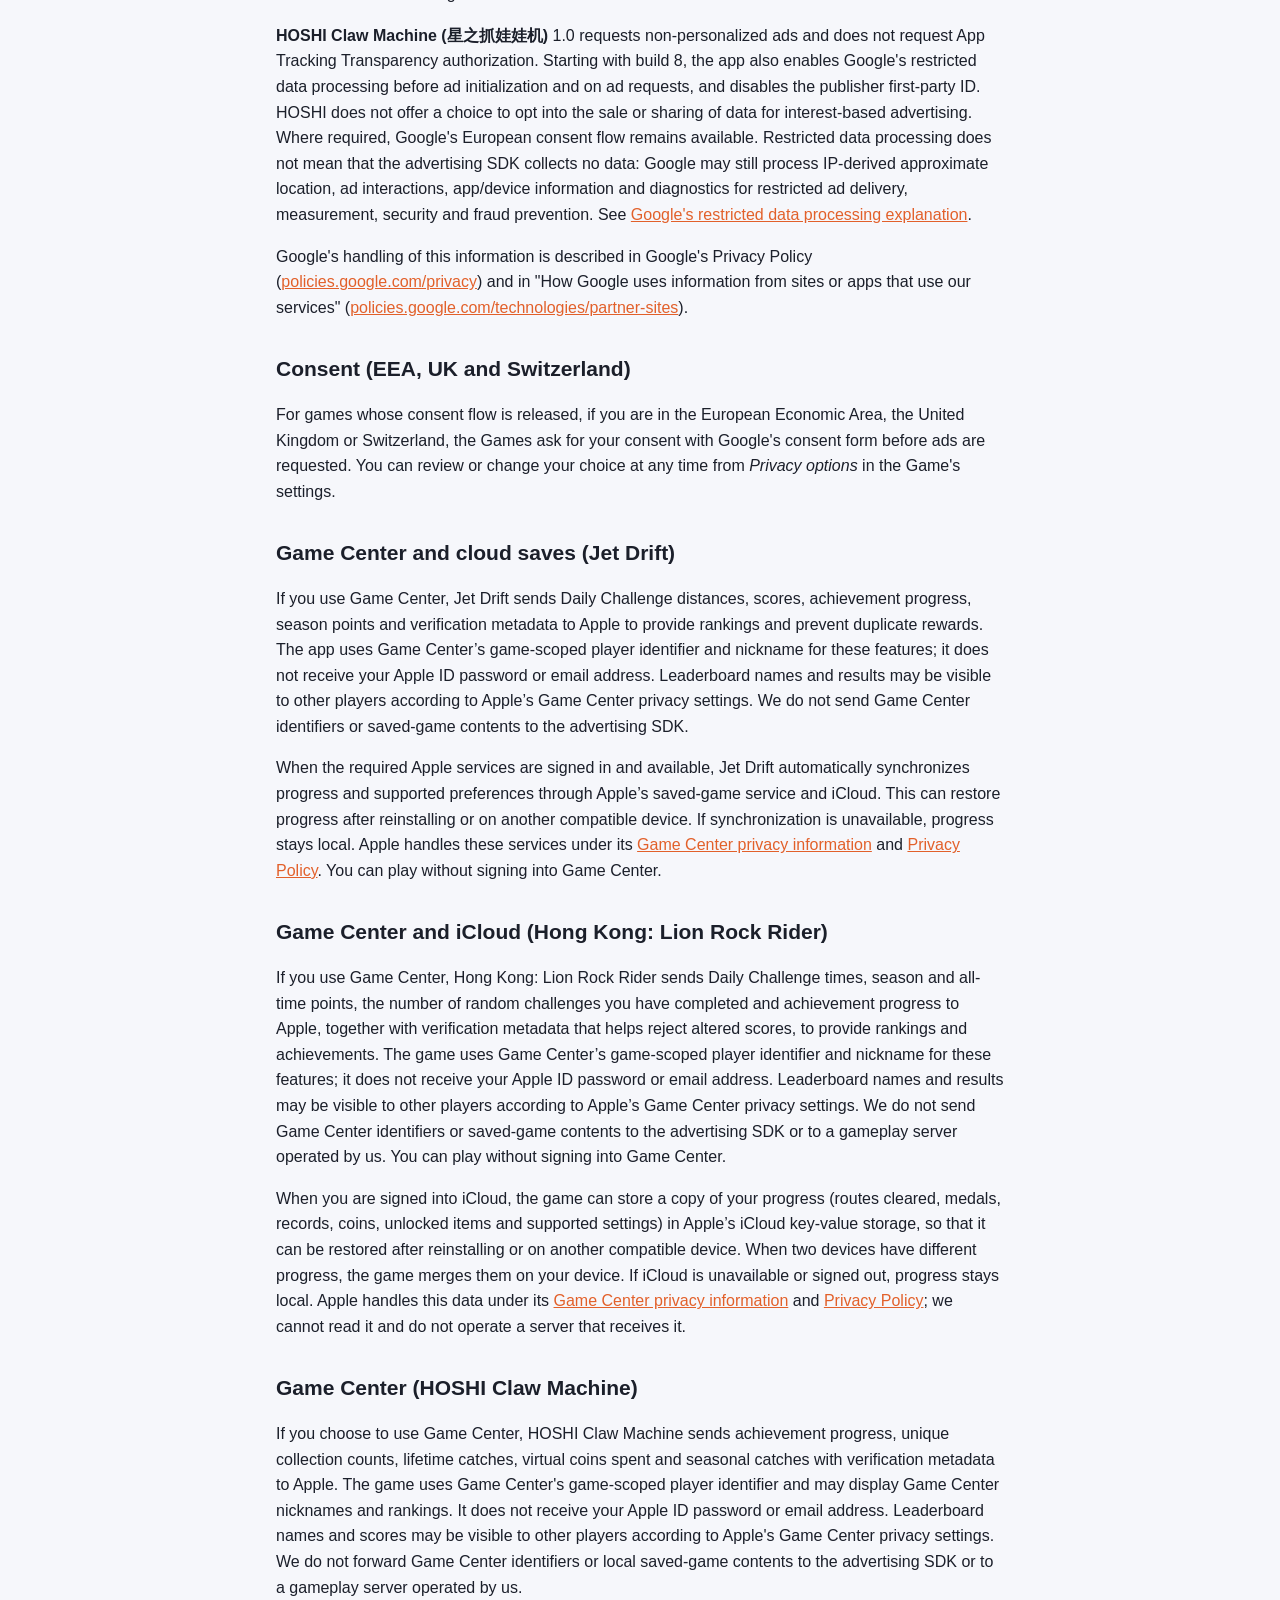
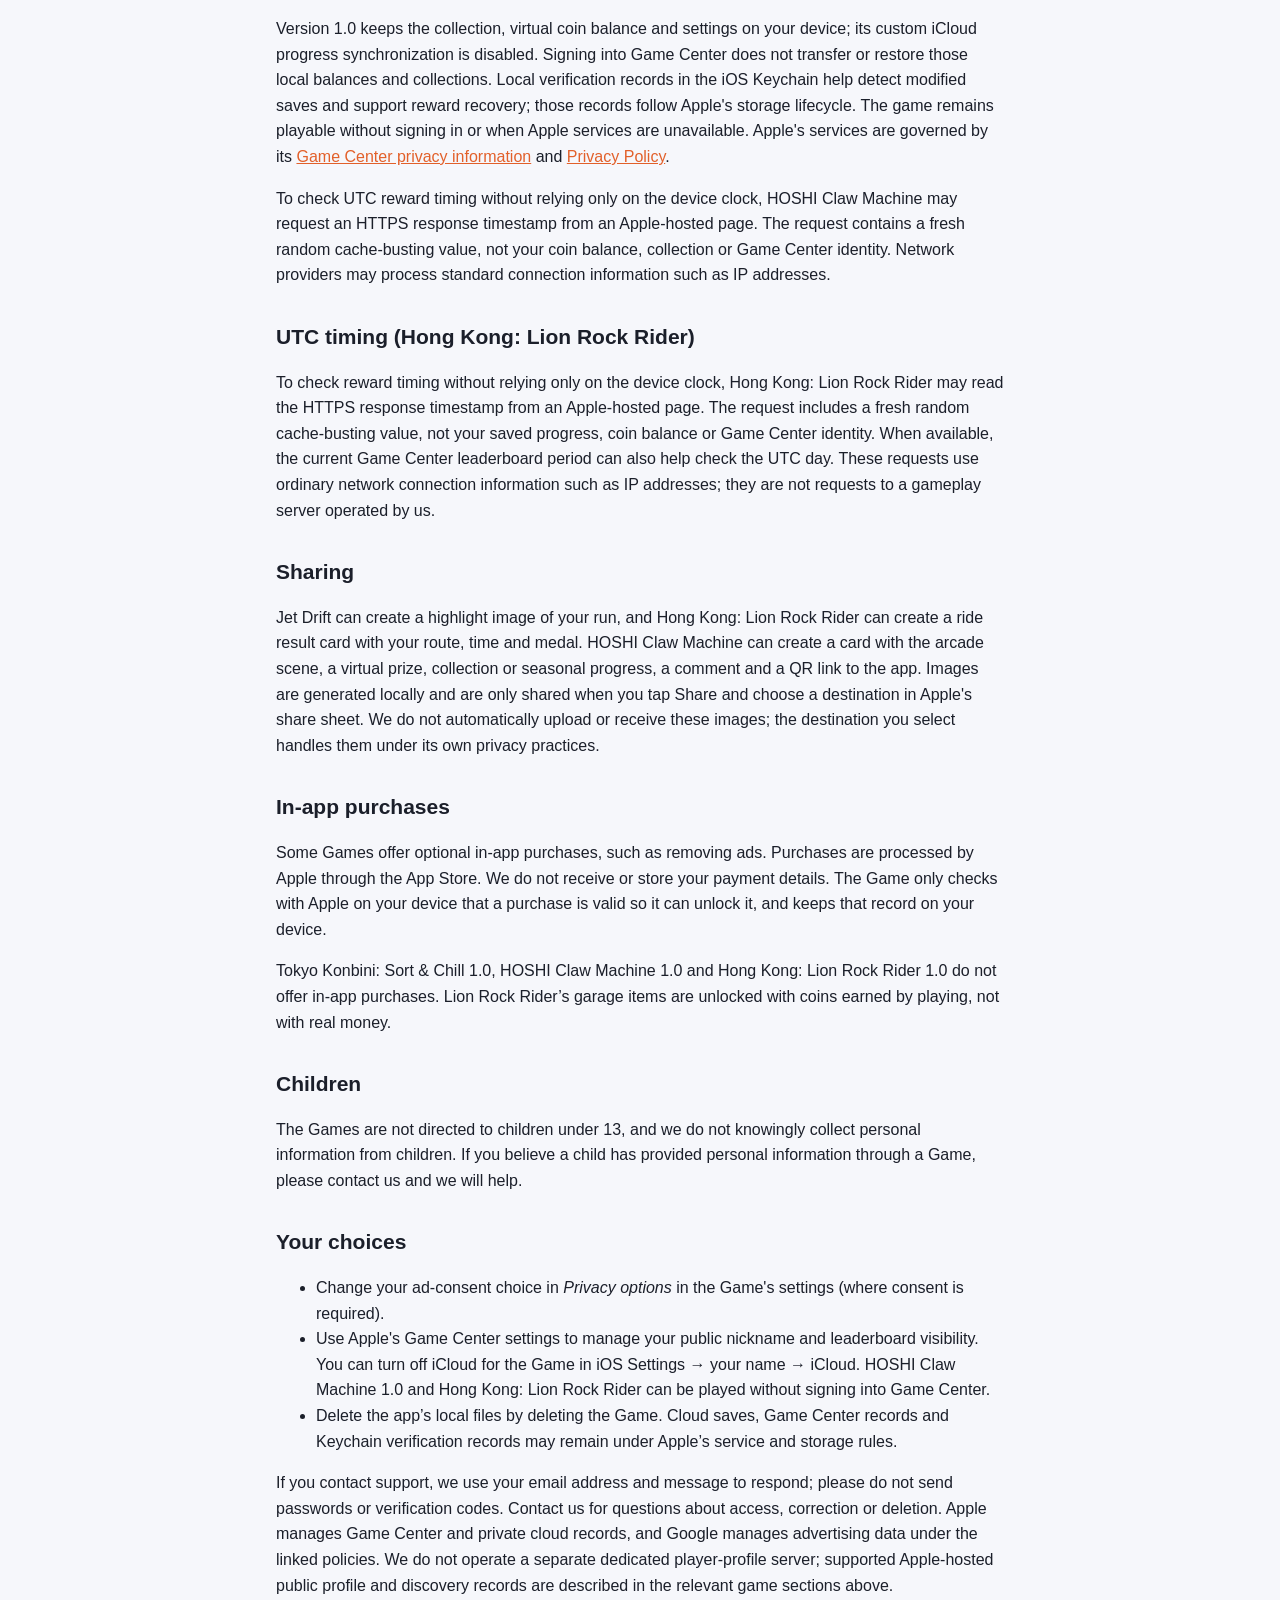
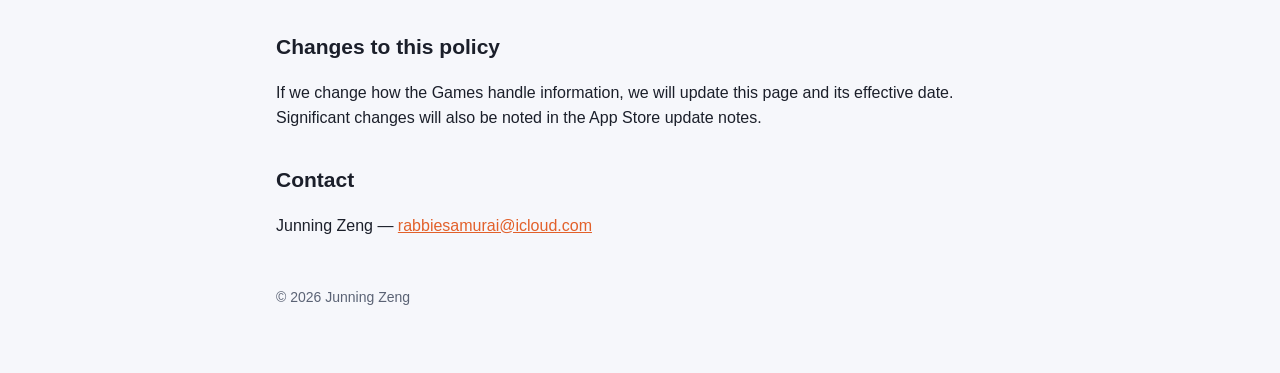
==== commit 2bdeab3d: "Add Pickup Ops details to the shared privacy and support pages" ====
--- a/privacy.html
+++ b/privacy.html
@@ -15,19 +15,25 @@
     <p class="muted">Effective date: 17 November 2026</p>
   </header>
 
-  <p>This policy explains how the following iPhone games handle information: <strong>Jet Drift</strong>, <strong>Tokyo Konbini: Sort &amp; Chill</strong>, <strong>HOSHI Claw Machine</strong>, <strong>Hong Kong: Lion Rock Rider</strong> (狮子山铁骑 / 獅子山鐵騎), <strong>Robot Fighter: Rooftop Clash</strong> (机器人格斗：天台对决, in development; previously Rooftop Rumble) and <strong>Mecha Sumo</strong> (机甲擂台, in development) (each a "Game"). The Games are made by Junning Zeng, an independent developer ("we", "us").</p>
+  <p>This policy explains how the following iPhone and iPad games handle information: <strong>Jet Drift</strong>, <strong>Tokyo Konbini: Sort &amp; Chill</strong>, <strong>HOSHI Claw Machine</strong>, <strong>Hong Kong: Lion Rock Rider</strong> (狮子山铁骑 / 獅子山鐵騎), <strong>Robot Fighter: Rooftop Clash</strong> (机器人格斗：天台对决, in development; previously Rooftop Rumble), <strong>Mecha Sumo</strong> (机甲擂台, in development) and <strong>Pickup Ops Online</strong> (捡枪行动 Online, in development; working title Breachline / Blacksite) (each a "Game"). The Games are made by Junning Zeng, an independent developer ("we", "us").</p>
 
   <h2>Summary</h2>
   <ul>
     <li>We do not require a separate game account. Optional Apple services, advertising and support messages process the information described below.</li>
     <li>We do not run our own gameplay servers or separate analytics service. Progress is saved locally. Jet Drift and Hong Kong: Lion Rock Rider also support optional Apple cloud saves and Game Center features. HOSHI Claw Machine 1.0 supports optional Game Center achievements and leaderboards, while its collection and coin balance stay on the device. Robot Fighter and Mecha Sumo use Apple-hosted online and cloud features described in their sections below.</li>
-    <li>The Games show ads from Google AdMob. Google may collect some device and usage information to deliver ads, as described below.</li>
+    <li>Games and builds with advertising enabled use Google AdMob. Google may collect some device and usage information to deliver ads, as described below.</li>
     <li>The other Games request non-personalized ads; Mecha Sumo’s current advertising configuration and verification limits are described in its section below. HOSHI Claw Machine 1.0 does not enable its App Tracking Transparency permission request. Non-personalized ads can still process device, advertising and diagnostic data as described below.</li>
   </ul>
 
   <h2>Information stored on your device</h2>
   <p>Each Game saves your progress (for example levels, scores, stars, collections and coins), your settings and your ad-consent choice locally on your iPhone. Supported Apple cloud storage is described per game below; we do not operate a separate dedicated gameplay-server service. Deleting the app removes its local files, but Apple cloud saves or device backups may remain. Jet Drift also keeps local verification records in the iOS Keychain to prevent duplicate competitive rewards; Keychain records are subject to Apple’s storage lifecycle.</p>
   <p><strong>Tokyo Konbini: Sort &amp; Chill:</strong> shop progress, inventory, settings, story choices and discovered endings stay on your device. In versions with Quick Sort, unfinished quick rounds are stored separately from the shop box. The game does not create a player account, provide its own cloud-transfer feature or upload these game saves to a gameplay server operated by us. Deleting its local data may remove this progress.</p>
+
+  <h2 id="pickup-ops">Pickup Ops Online — matches and local map editing</h2>
+  <p>This game is in development. Online matches use Apple Game Center and GKMatch. Apple and match participants process game-scoped player identifiers, display names, selected modes and maps, player inputs and match state. A participant hosts the match; we do not operate a dedicated match server. Game Center sign-in is required for online play. Local bot matches and map editing do not require an online match.</p>
+  <p>Custom maps, imported JSON/TXT content and editor drafts are stored locally. Import uses Apple's system Files picker: the game receives the file you select and does not offer a browser into its internal files. Importing a file does not automatically upload it to an AI service. If you copy a generated prompt into an external AI service, that prompt contains the current map layout and your requested changes; that service handles the submitted information under its own policy.</p>
+  <p>Deleting a custom map moves its contents and recovery metadata into a local trash area. A restore interface is not yet available. Deleted maps can therefore remain in the app's local storage; deleting the app removes its local files, subject to any device backup. Online sharing and automatic downloading of workshop maps are postponed.</p>
+  <p>Current development builds use no production advertising or in-app purchases. Advertising and consent features are still being prepared; the advertising sections below apply to builds where those features are enabled. The game does not receive your Apple Account password or verification codes.</p>
 
   <h2 id="robot-fighter">Robot Fighter: Rooftop Clash — online and cloud features</h2>
   <p>This game is in development. Its Apple-hosted online features process Game Center game-scoped player identifiers, Game Center display names, an assigned numeric game ID, robot selections, room membership and availability indicators. Public profiles, leaderboard standings, public verification keys and matchmaking restrictions may be visible to other players through Game Center or CloudKit public records. Individual settlement receipts and saved inventory are private cloud records. We do not receive your Apple Account password or verification codes.</p>
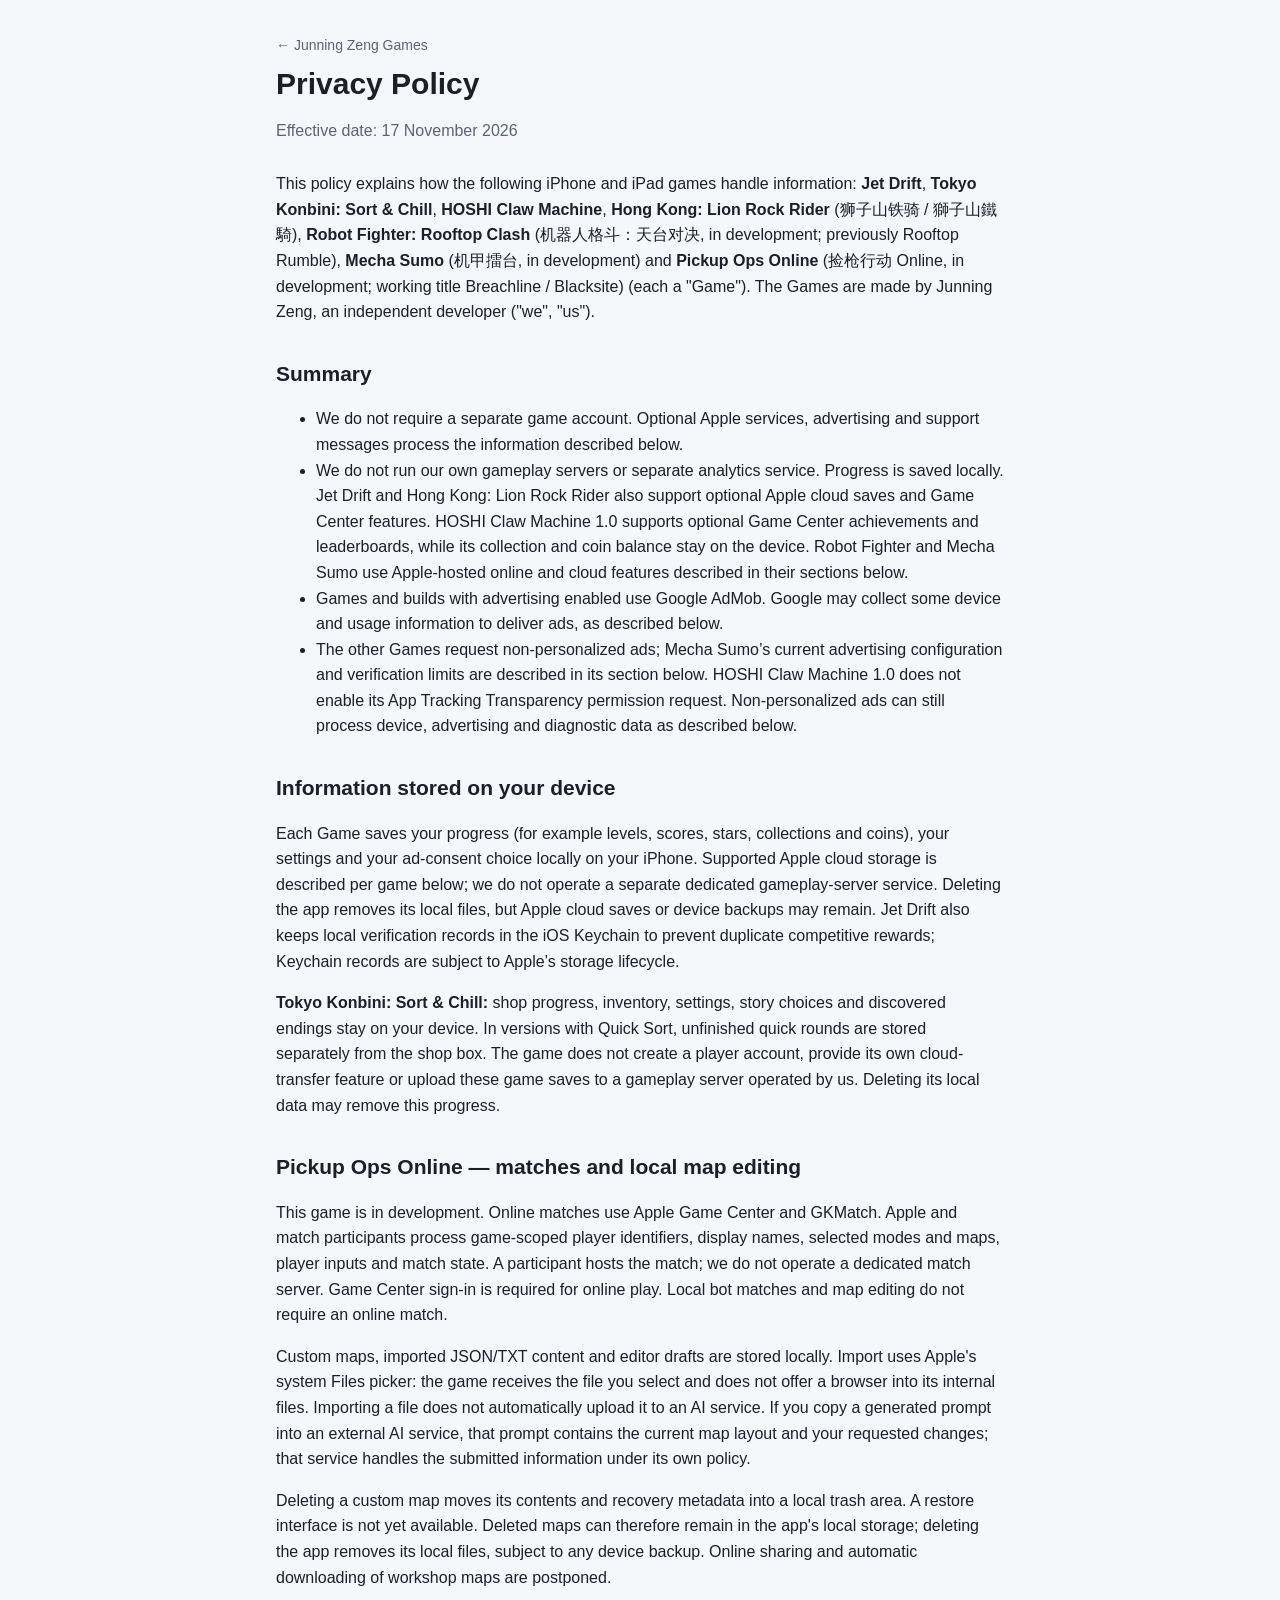
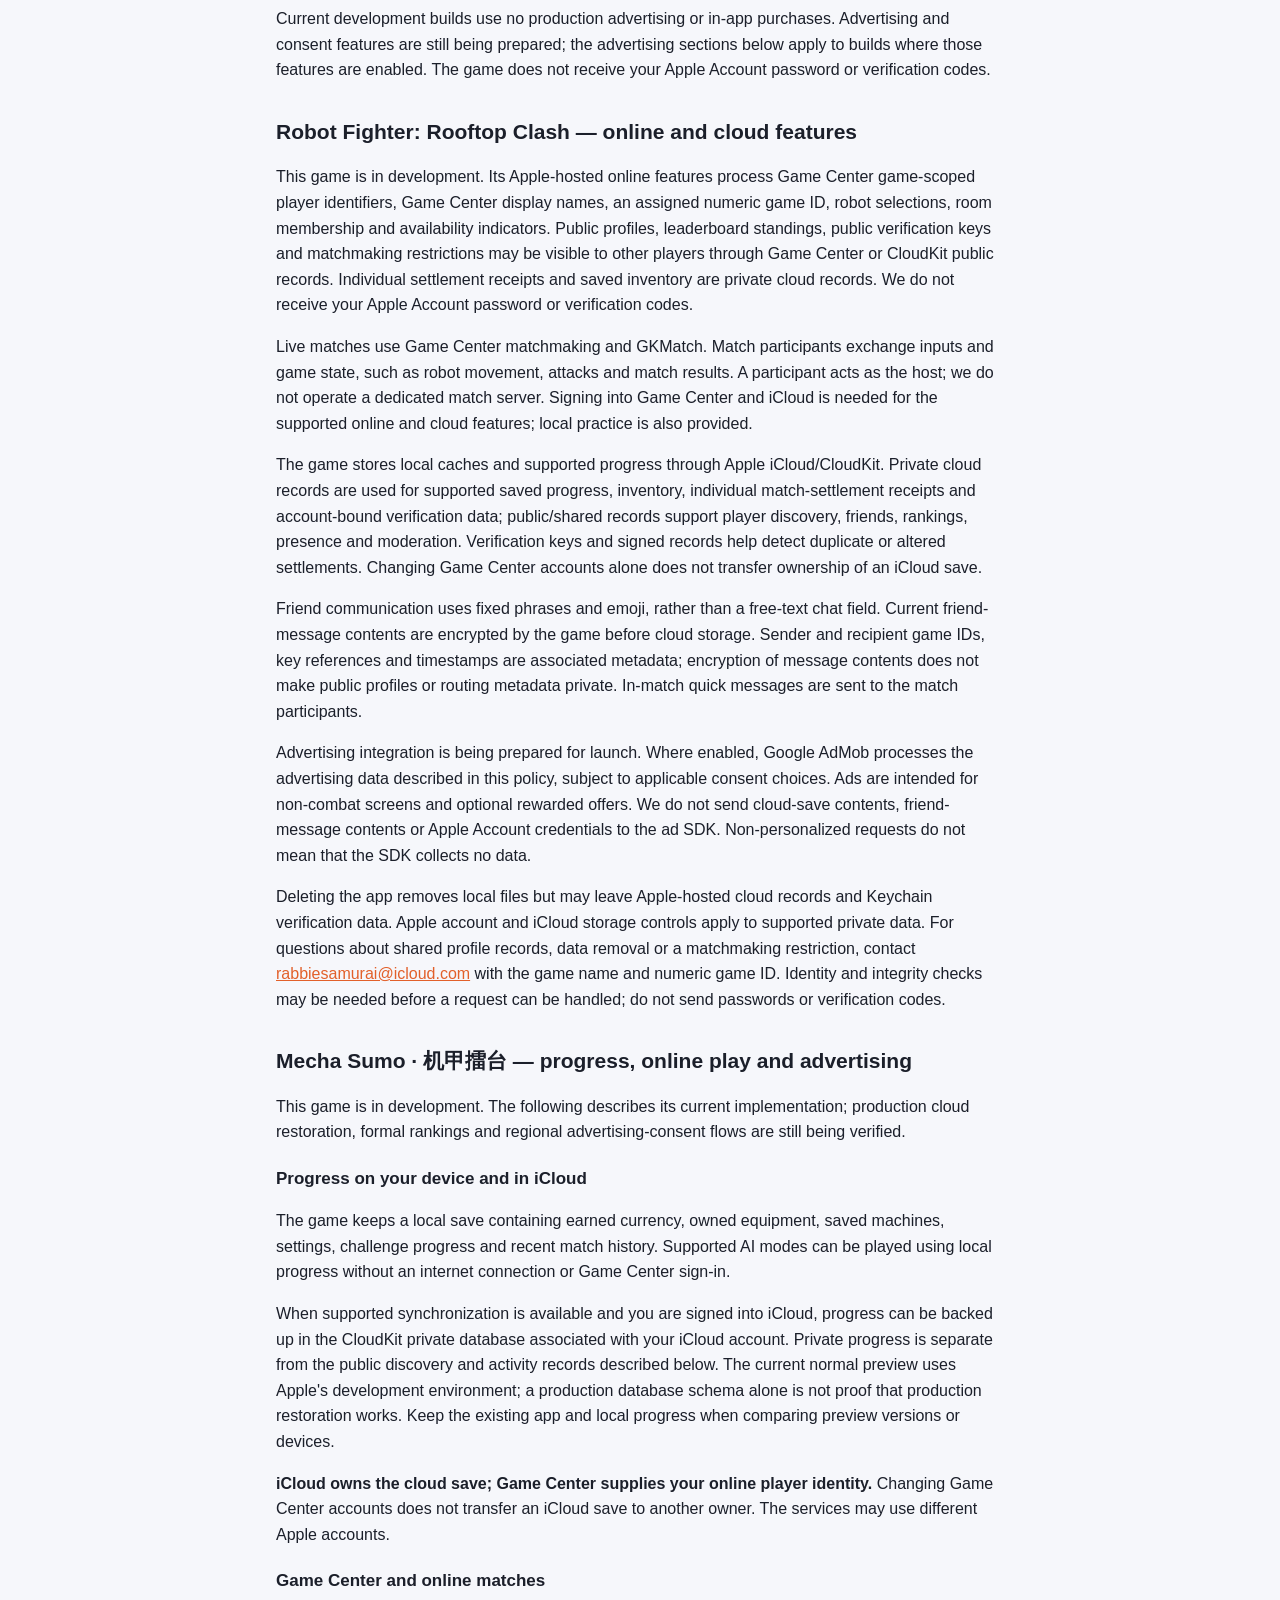
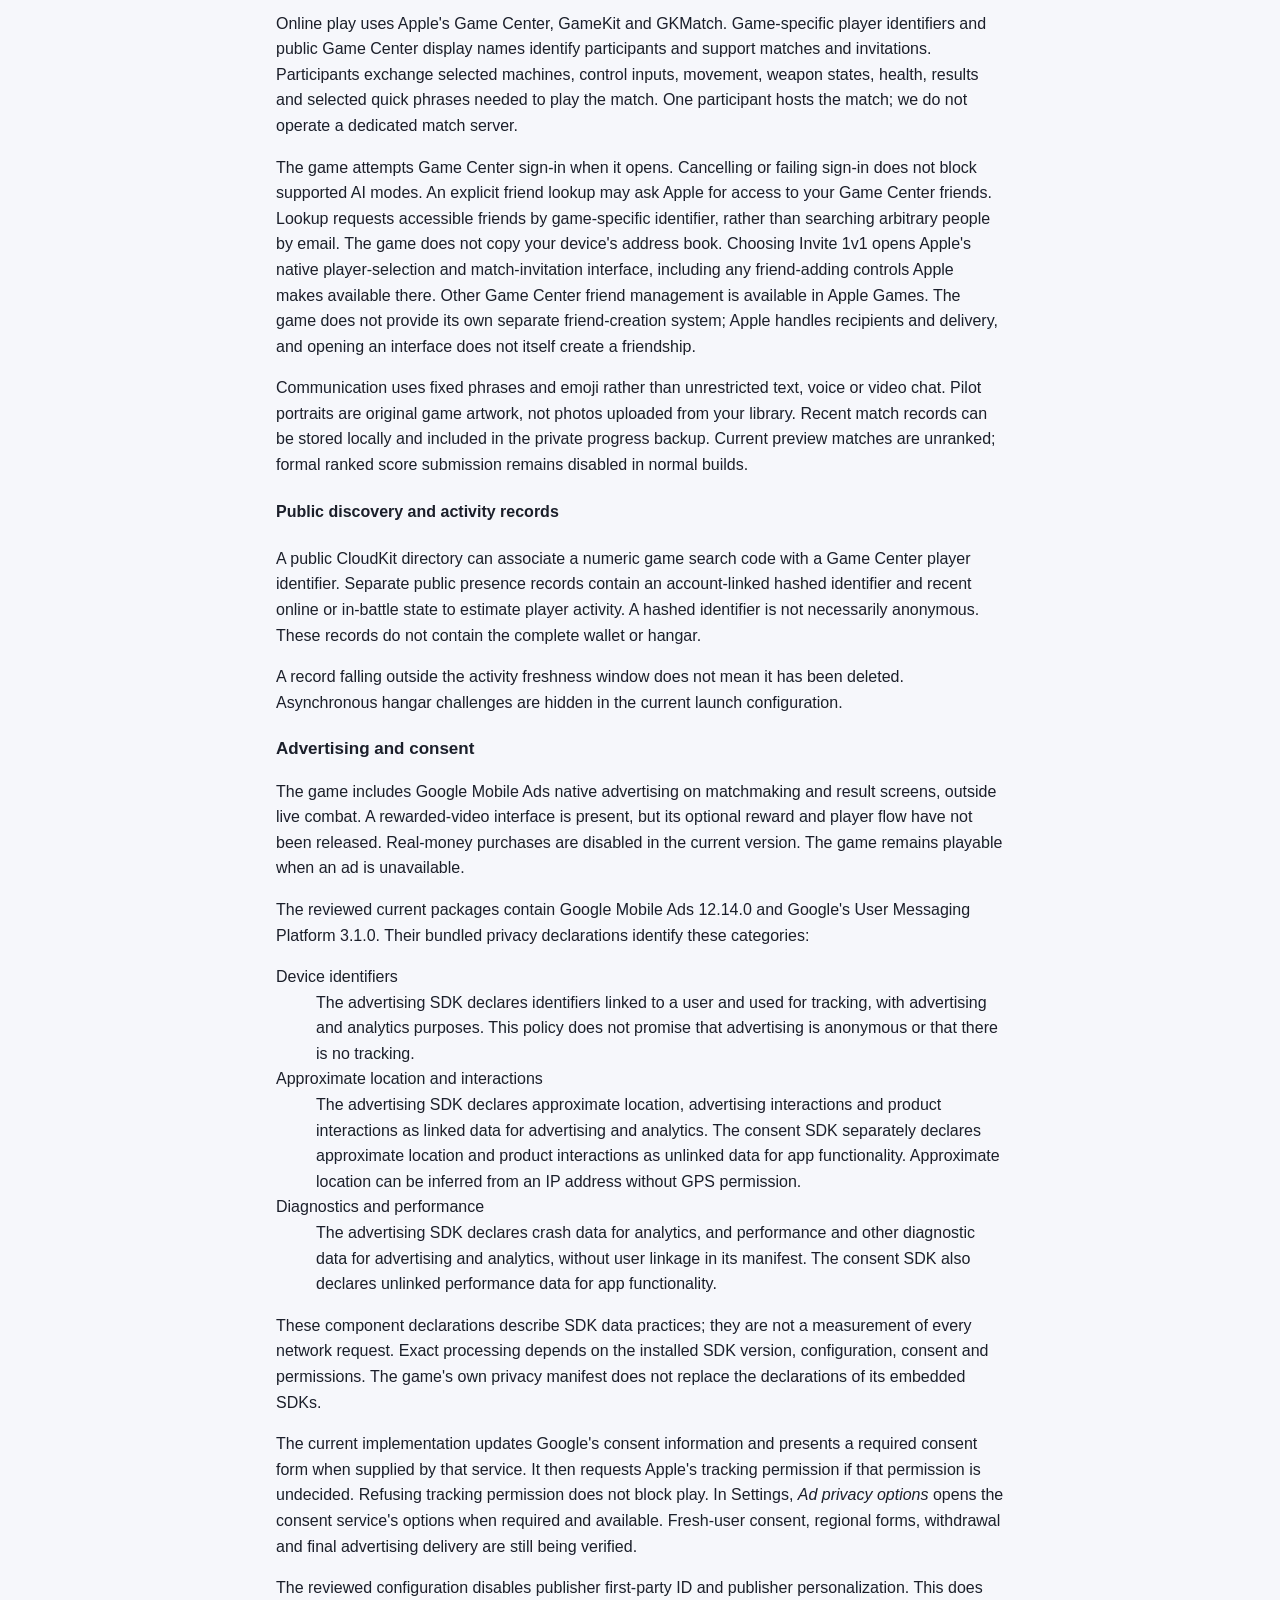
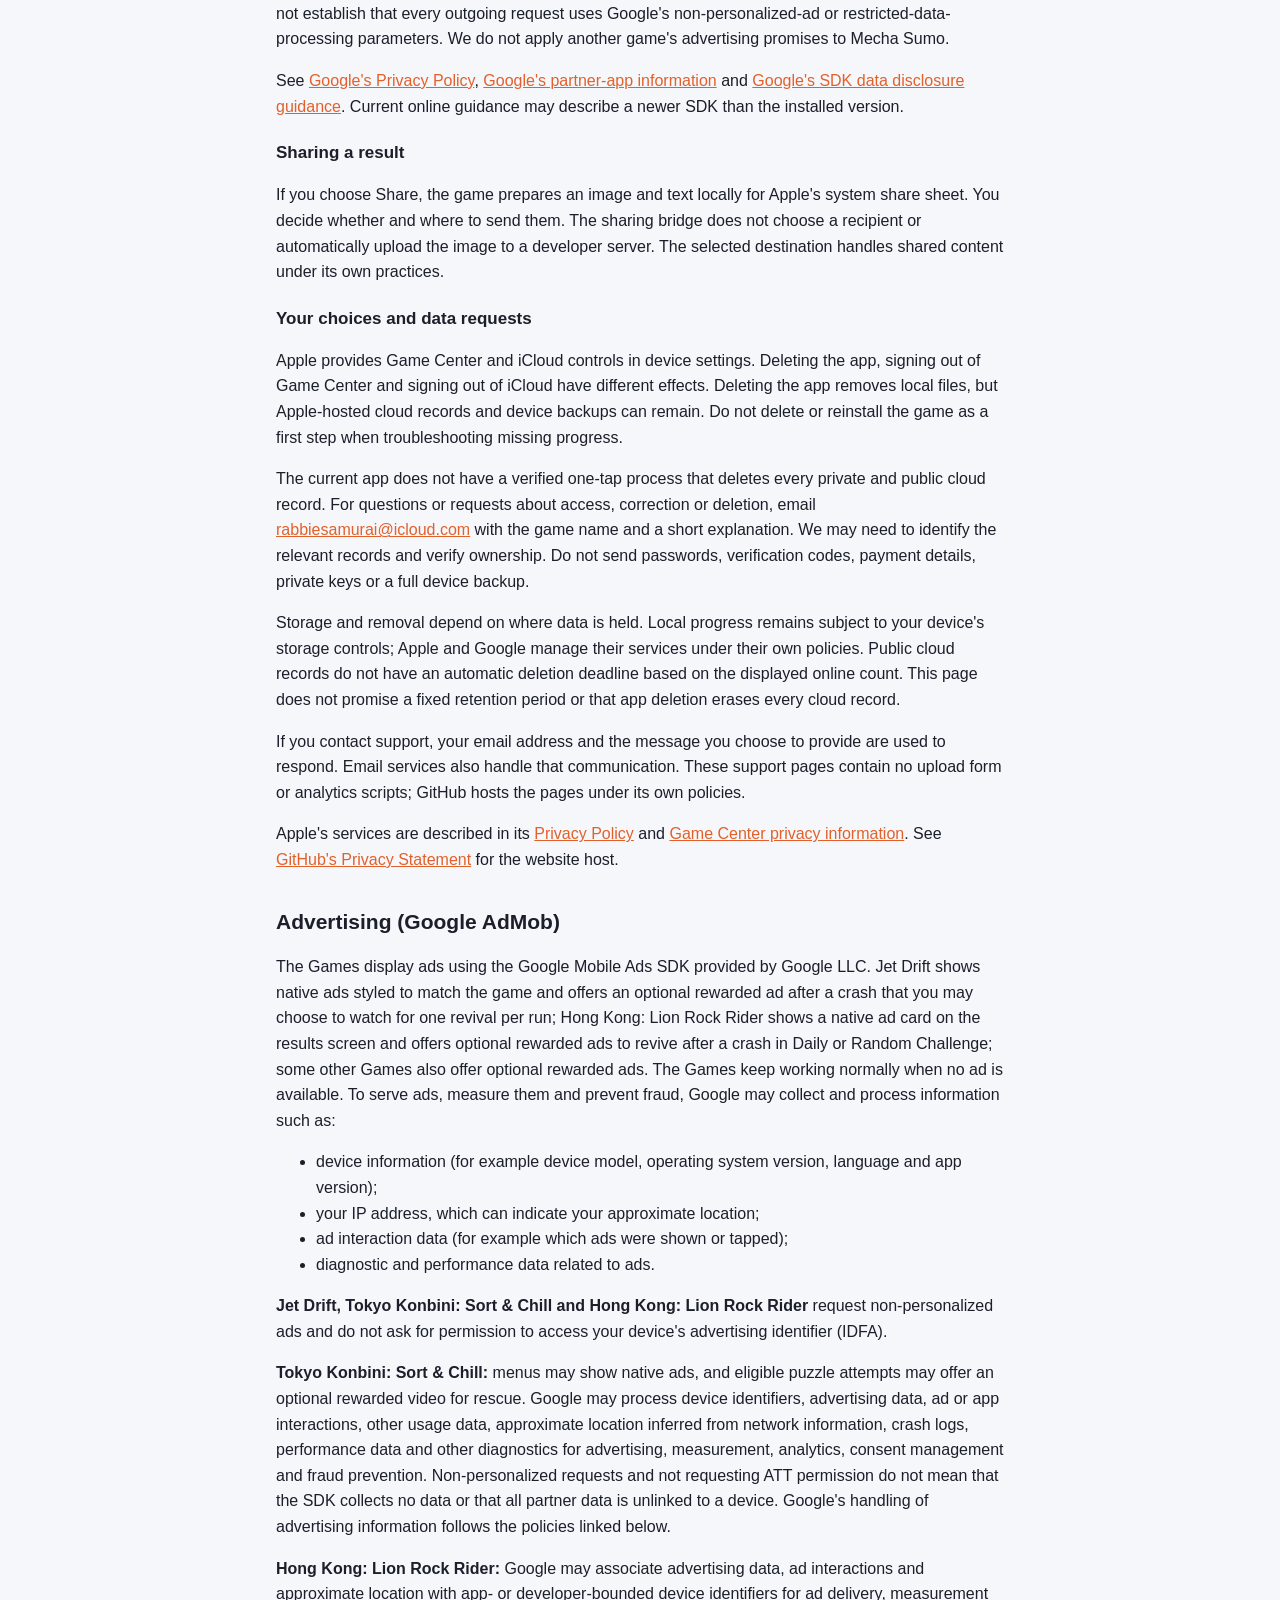
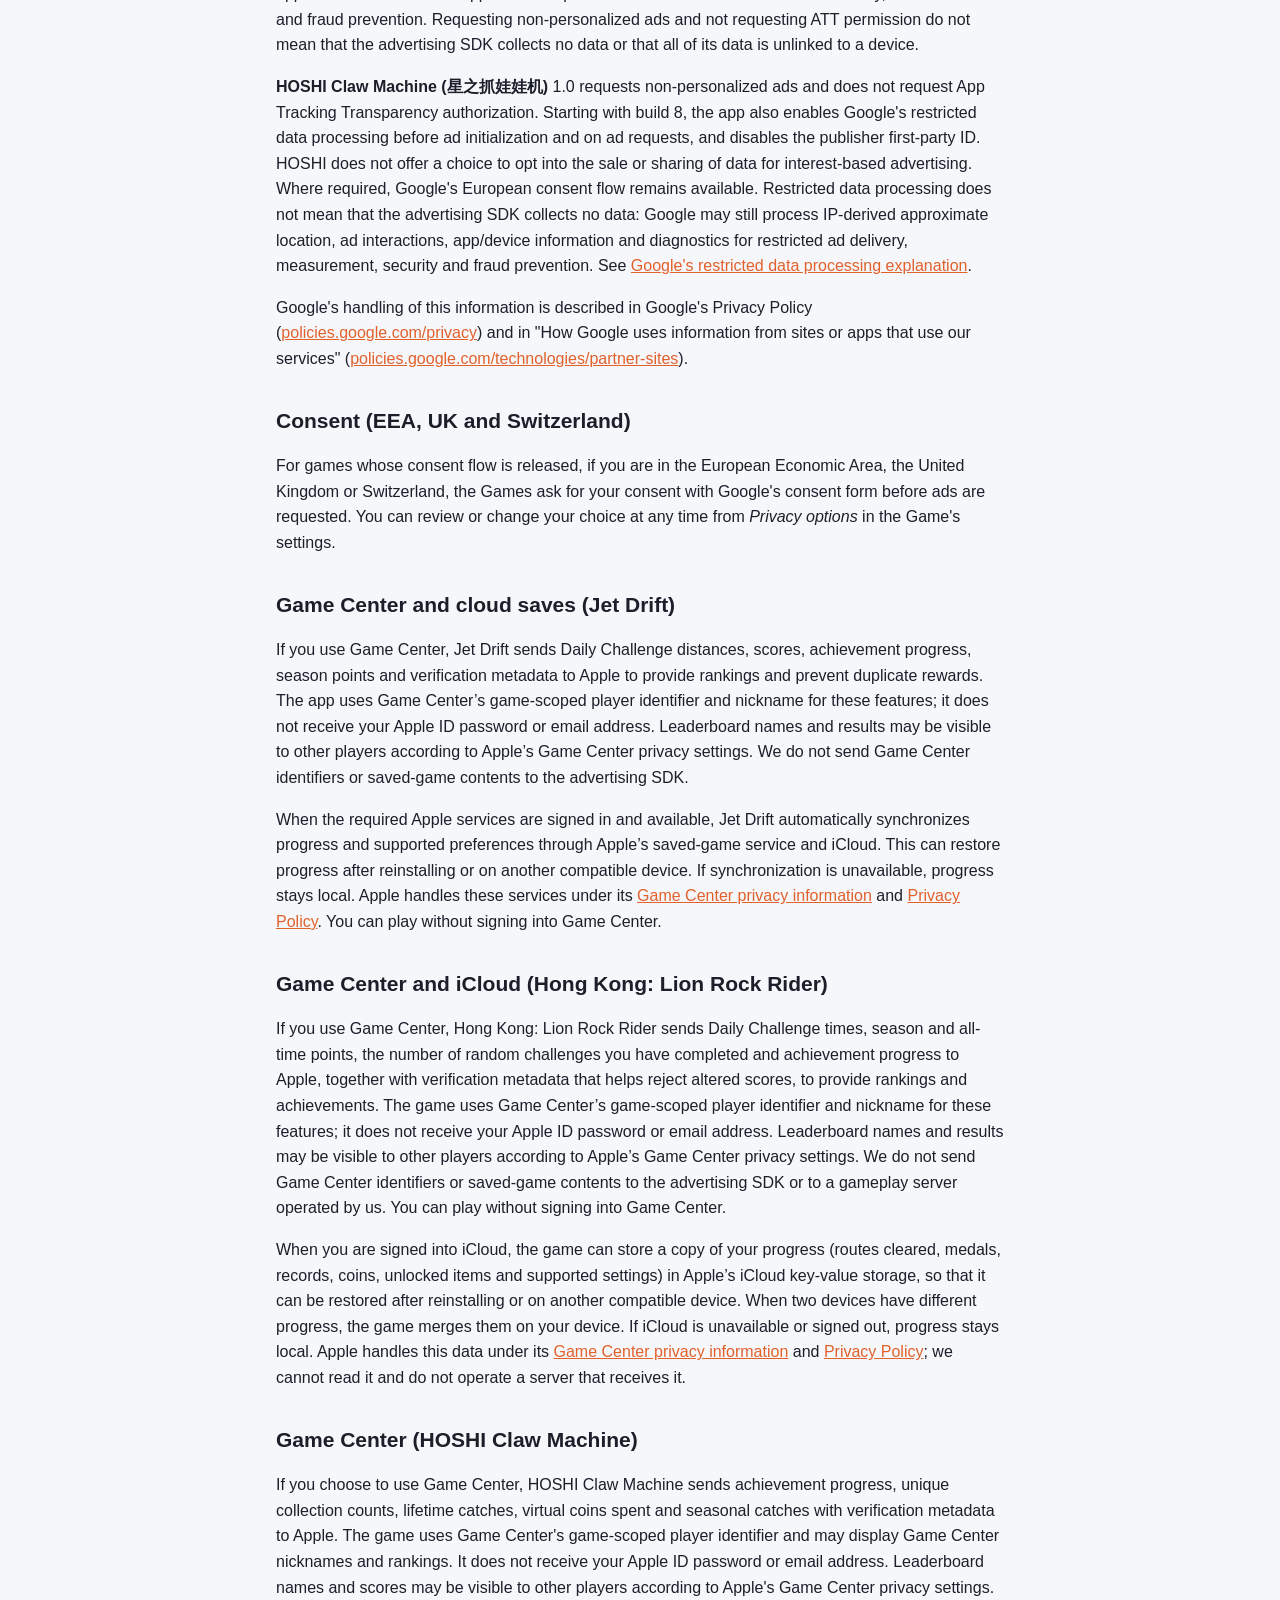
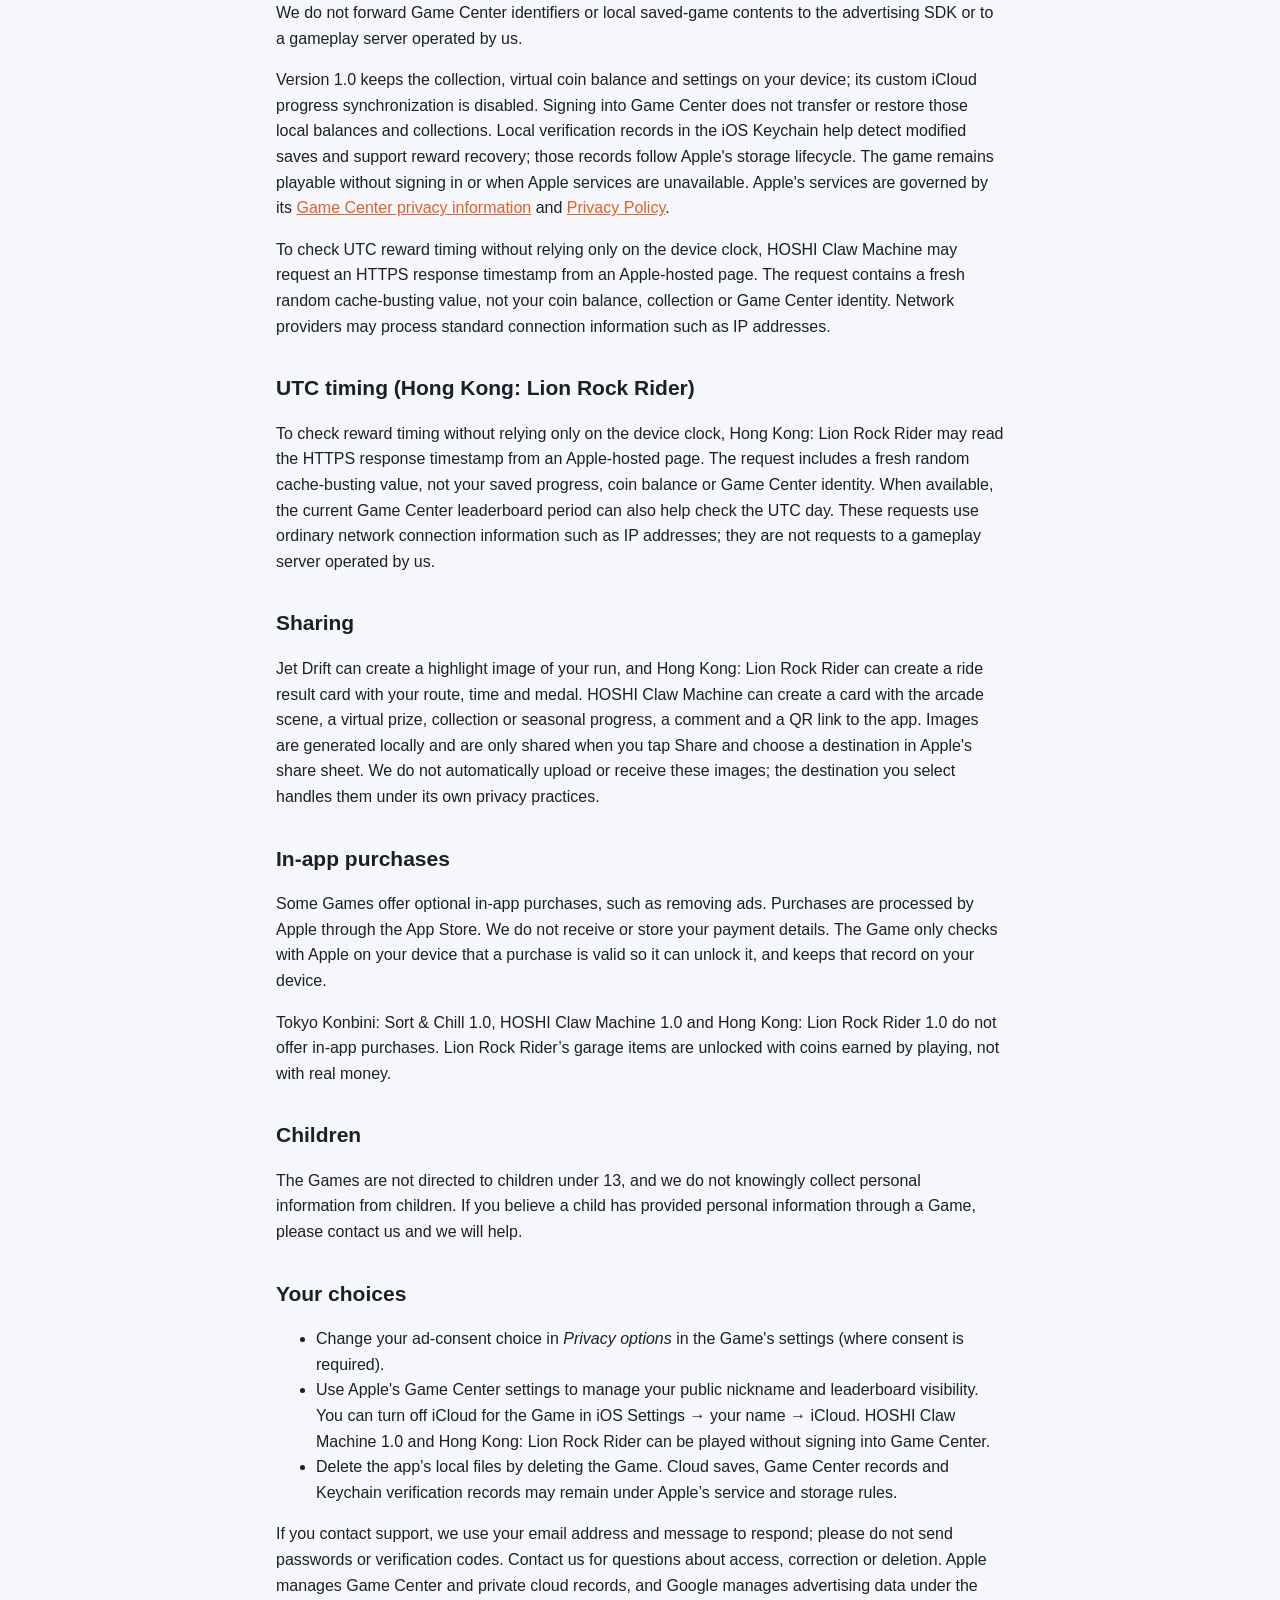
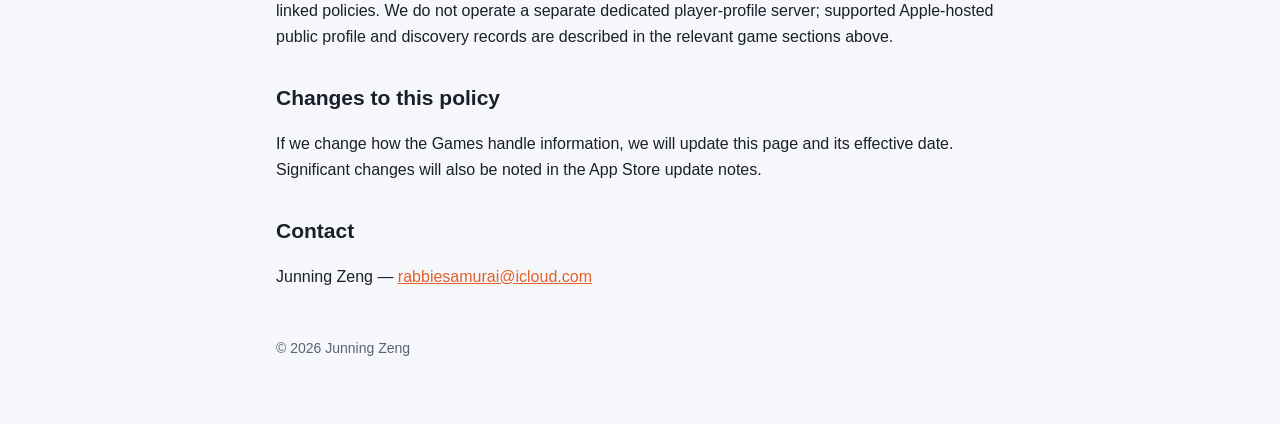
==== commit 9bcba303: "Clarify Mecha Sumo native Game Center invitation and friend controls" ====
--- a/privacy.html
+++ b/privacy.html
@@ -51,7 +51,7 @@
     <p><strong>iCloud owns the cloud save; Game Center supplies your online player identity.</strong> Changing Game Center accounts does not transfer an iCloud save to another owner. The services may use different Apple accounts.</p>
     <h3 id="mecha-sumo-online">Game Center and online matches</h3>
     <p>Online play uses Apple's Game Center, GameKit and GKMatch. Game-specific player identifiers and public Game Center display names identify participants and support matches and invitations. Participants exchange selected machines, control inputs, movement, weapon states, health, results and selected quick phrases needed to play the match. One participant hosts the match; we do not operate a dedicated match server.</p>
-    <p>The game attempts Game Center sign-in when it opens. Cancelling or failing sign-in does not block supported AI modes. An explicit friend lookup may ask Apple for access to your Game Center friends. Lookup requests accessible friends by game-specific identifier, rather than searching arbitrary people by email. The game does not copy your device's address book. If you choose the system friend-request screen, Apple handles the recipient and invitation; opening that screen does not itself create a friendship.</p>
+    <p>The game attempts Game Center sign-in when it opens. Cancelling or failing sign-in does not block supported AI modes. An explicit friend lookup may ask Apple for access to your Game Center friends. Lookup requests accessible friends by game-specific identifier, rather than searching arbitrary people by email. The game does not copy your device's address book. Choosing Invite 1v1 opens Apple's native player-selection and match-invitation interface, including any friend-adding controls Apple makes available there. Other Game Center friend management is available in Apple Games. The game does not provide its own separate friend-creation system; Apple handles recipients and delivery, and opening an interface does not itself create a friendship.</p>
     <p>Communication uses fixed phrases and emoji rather than unrestricted text, voice or video chat. Pilot portraits are original game artwork, not photos uploaded from your library. Recent match records can be stored locally and included in the private progress backup. Current preview matches are unranked; formal ranked score submission remains disabled in normal builds.</p>
     <h4>Public discovery and activity records</h4>
     <p>A public CloudKit directory can associate a numeric game search code with a Game Center player identifier. Separate public presence records contain an account-linked hashed identifier and recent online or in-battle state to estimate player activity. A hashed identifier is not necessarily anonymous. These records do not contain the complete wallet or hangar.</p>
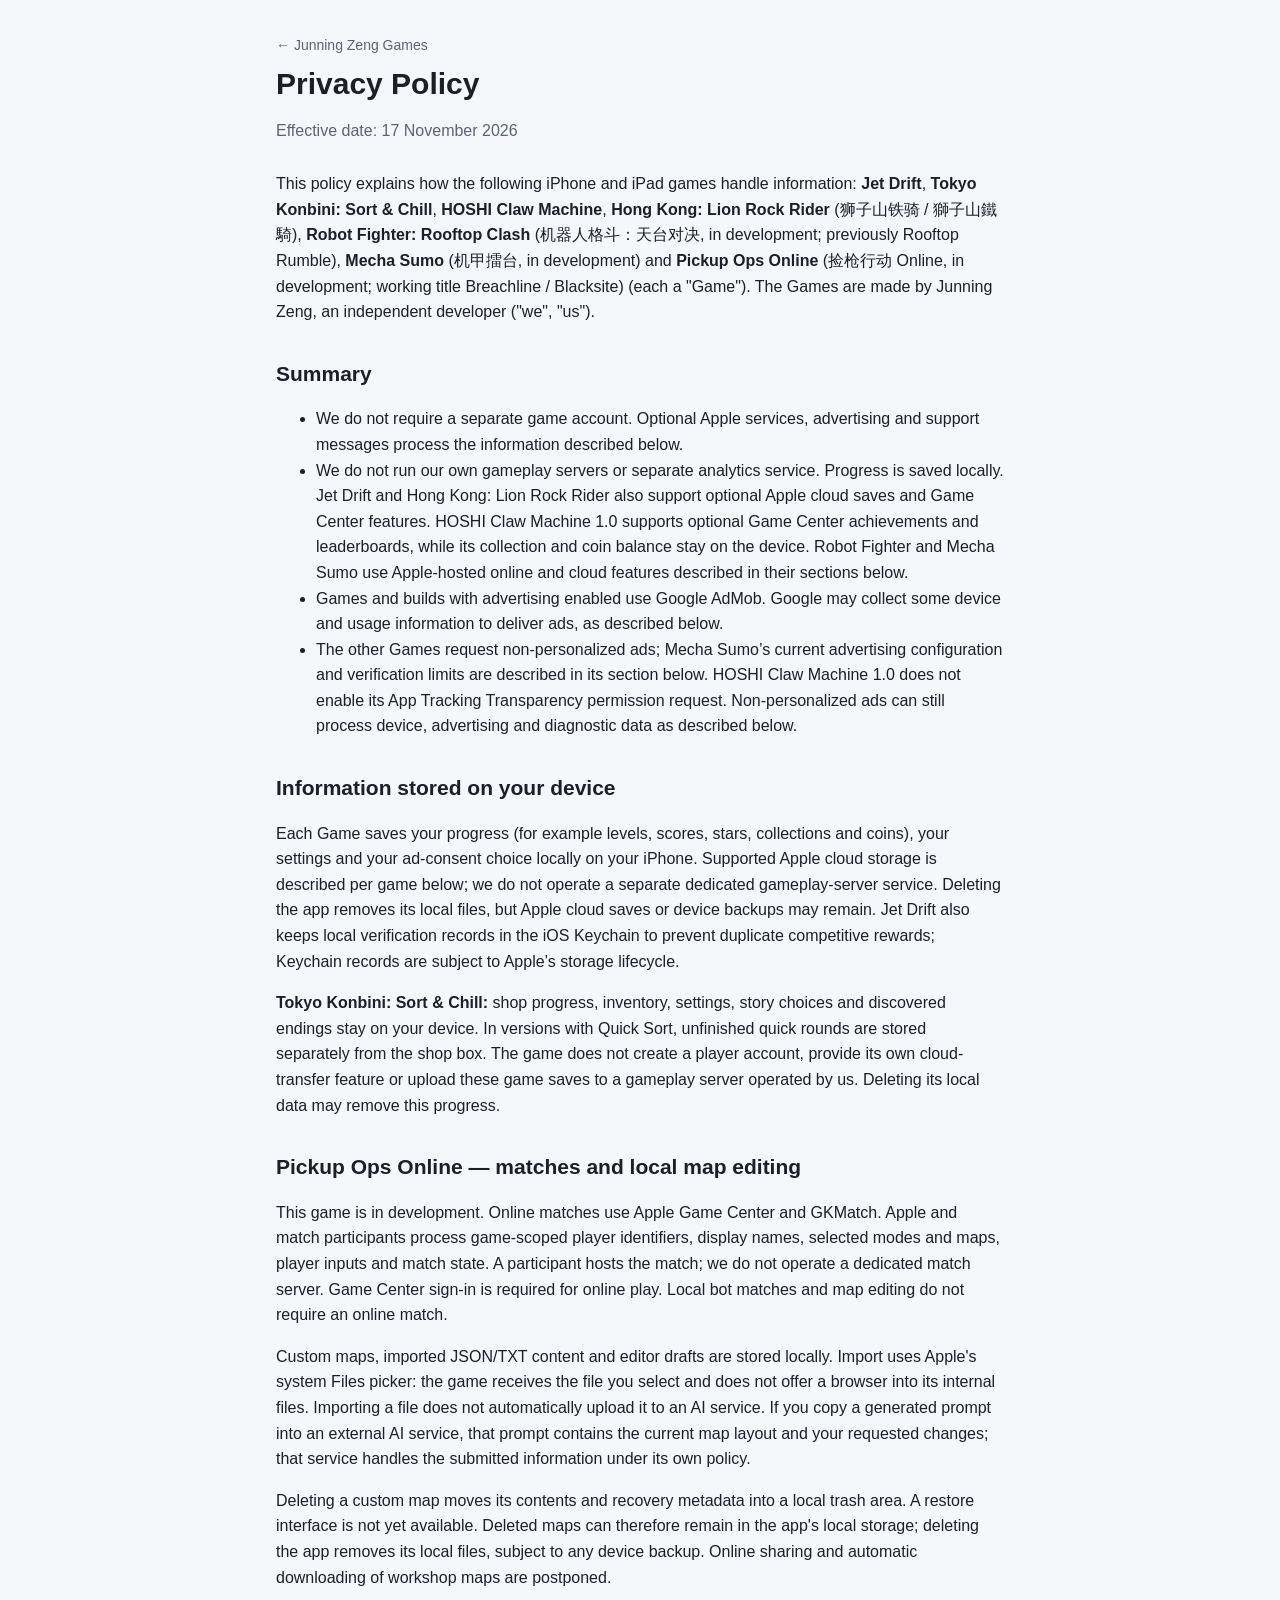
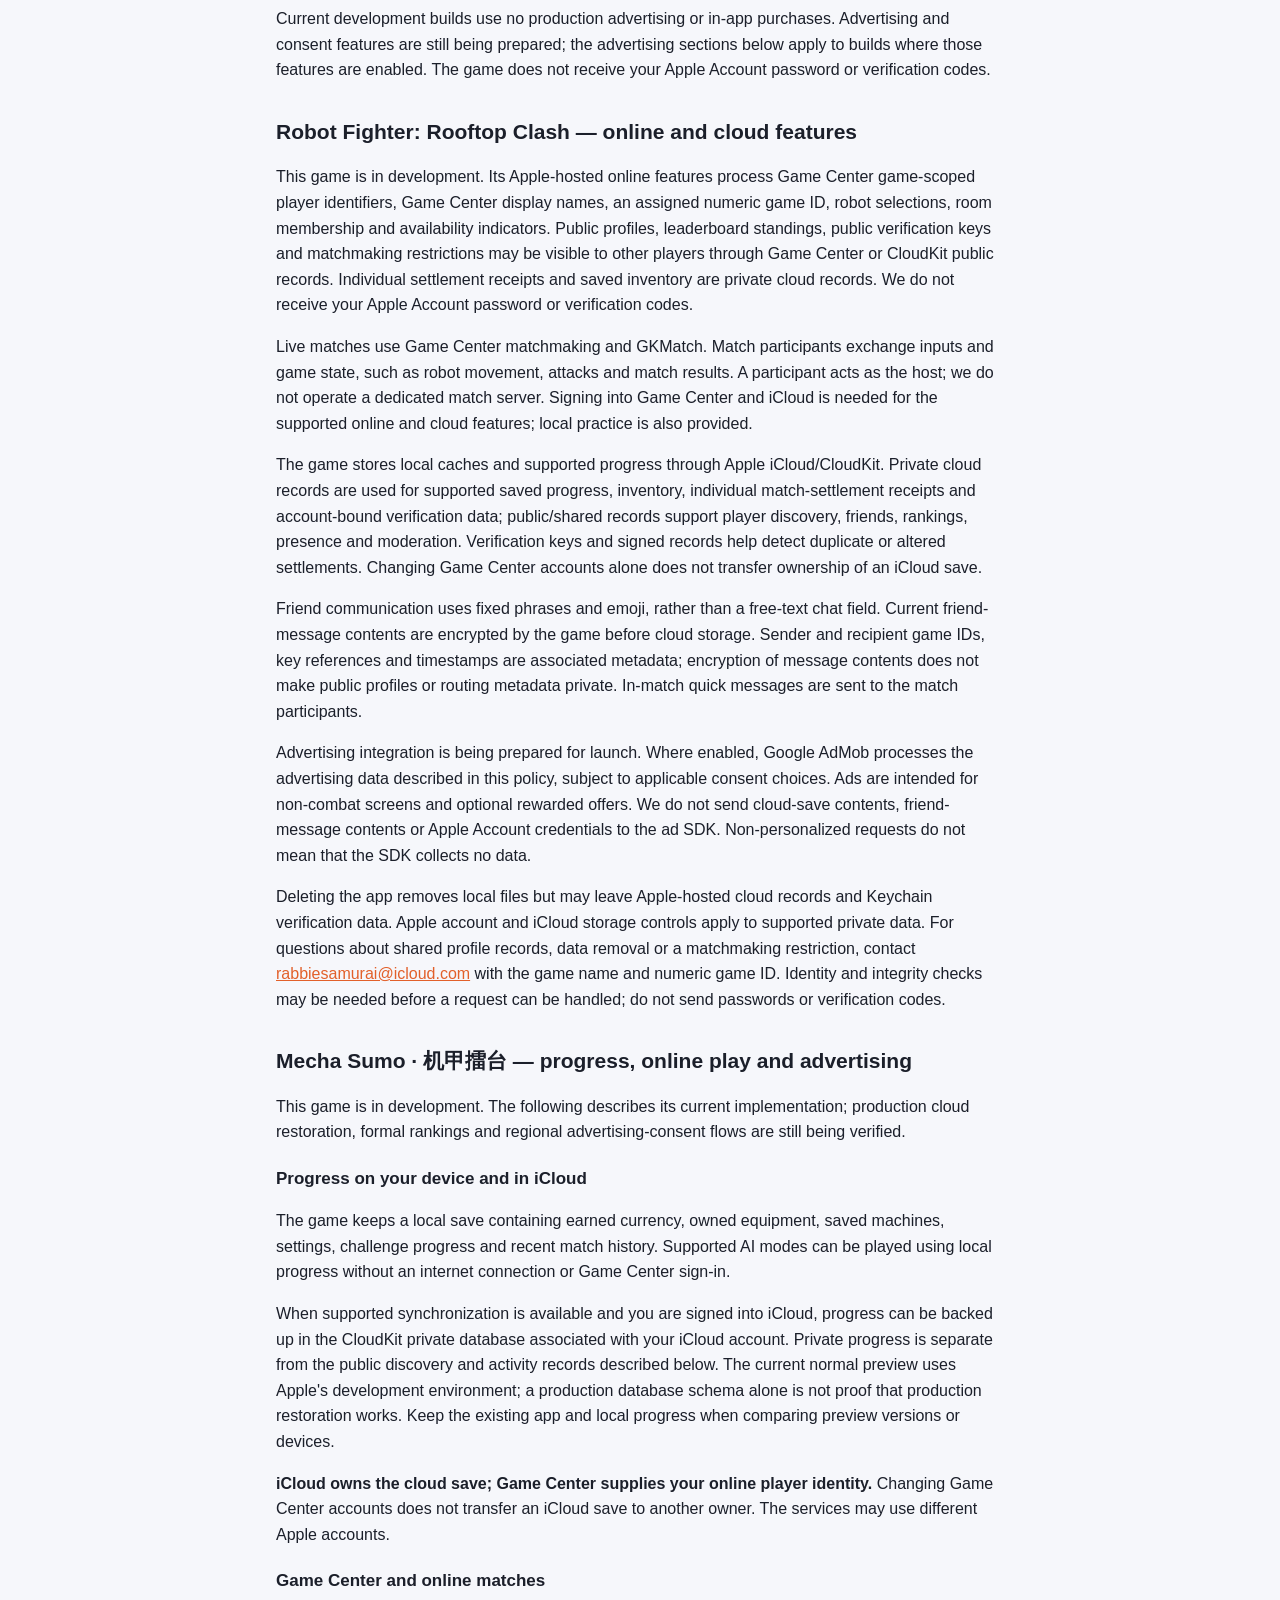
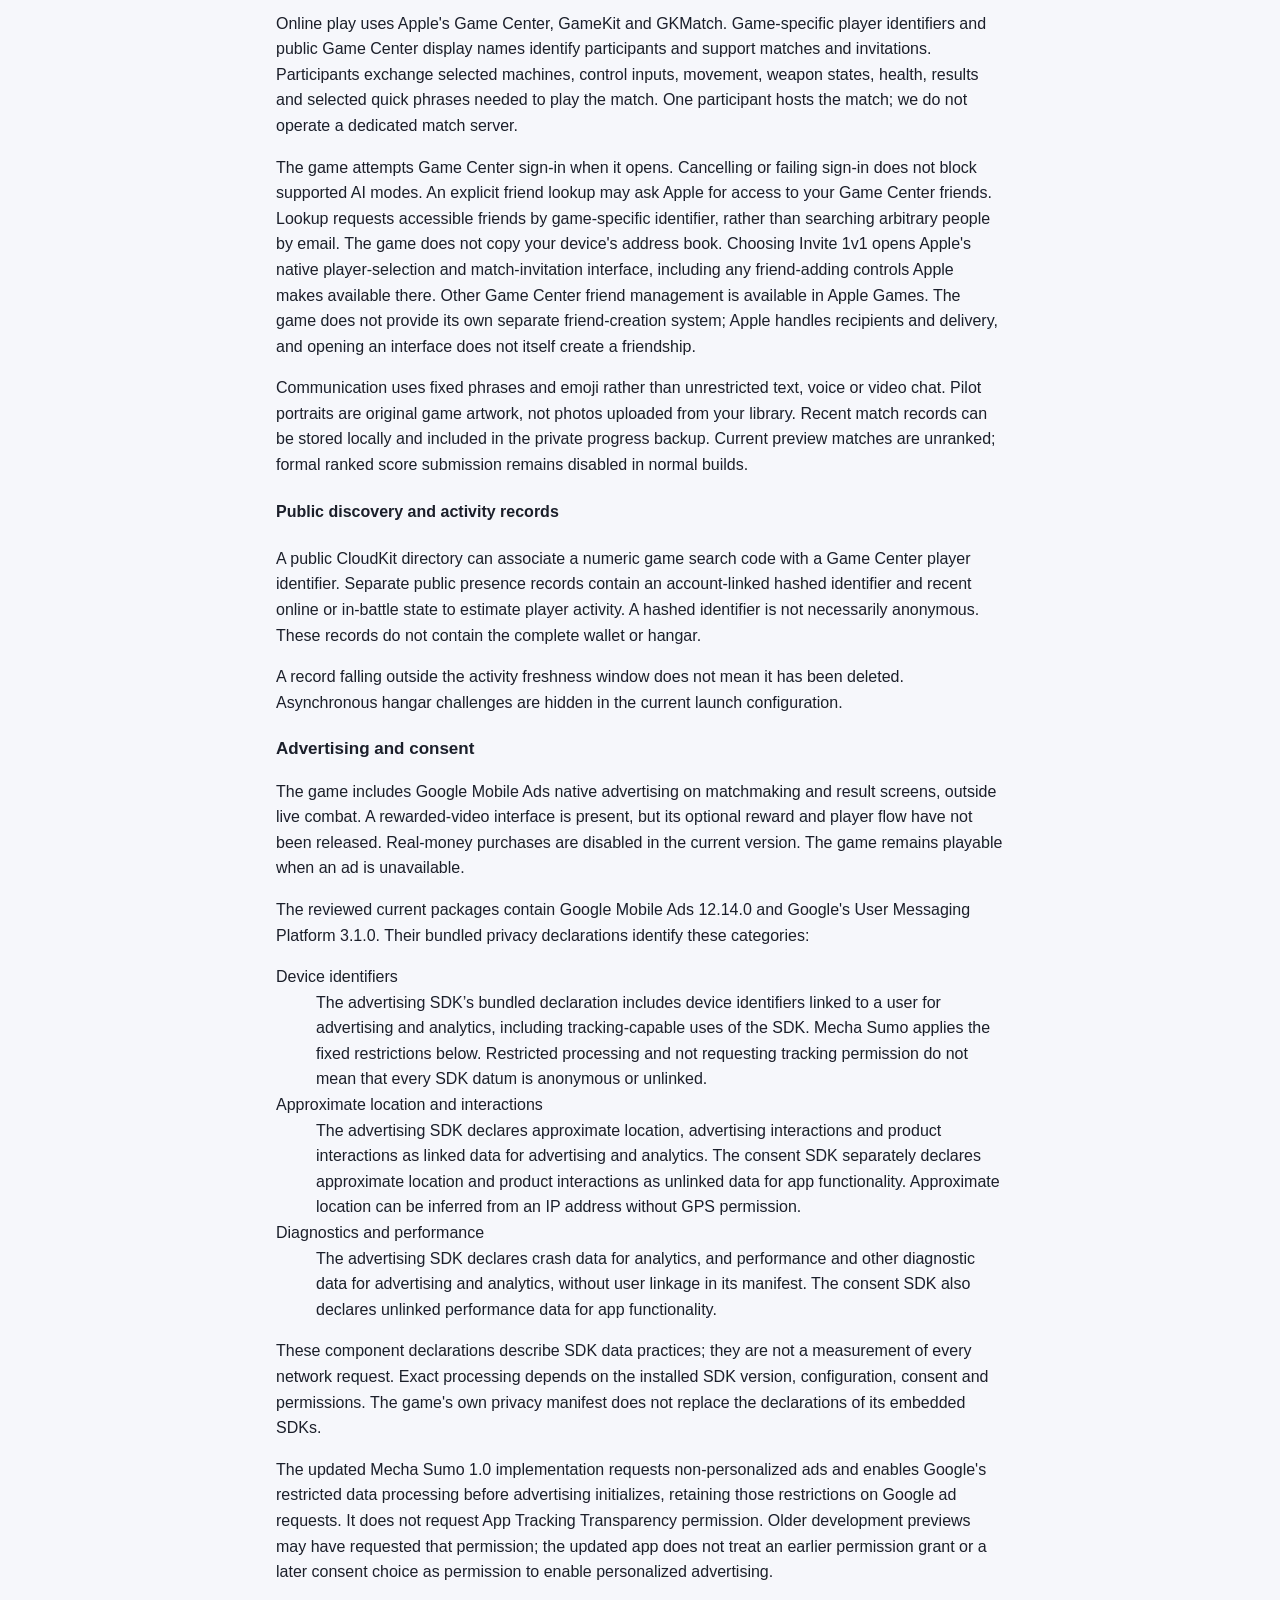
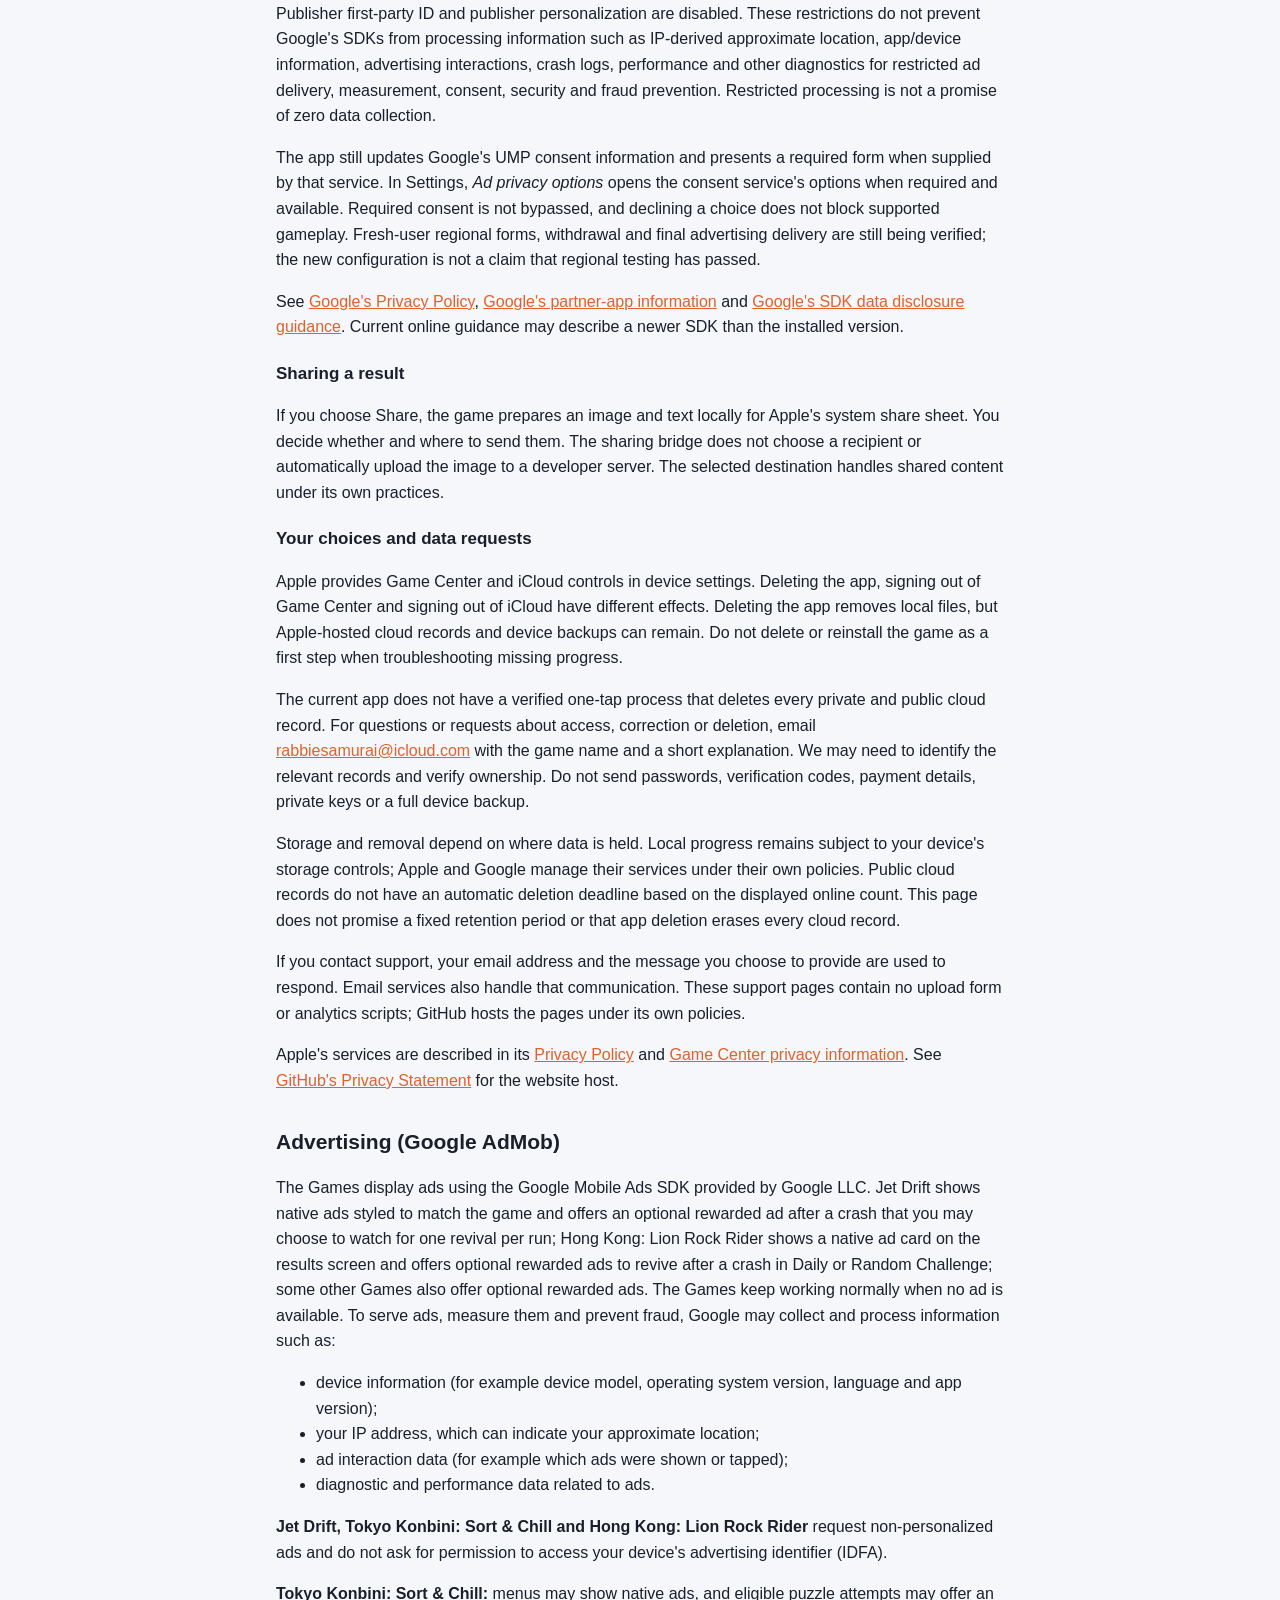
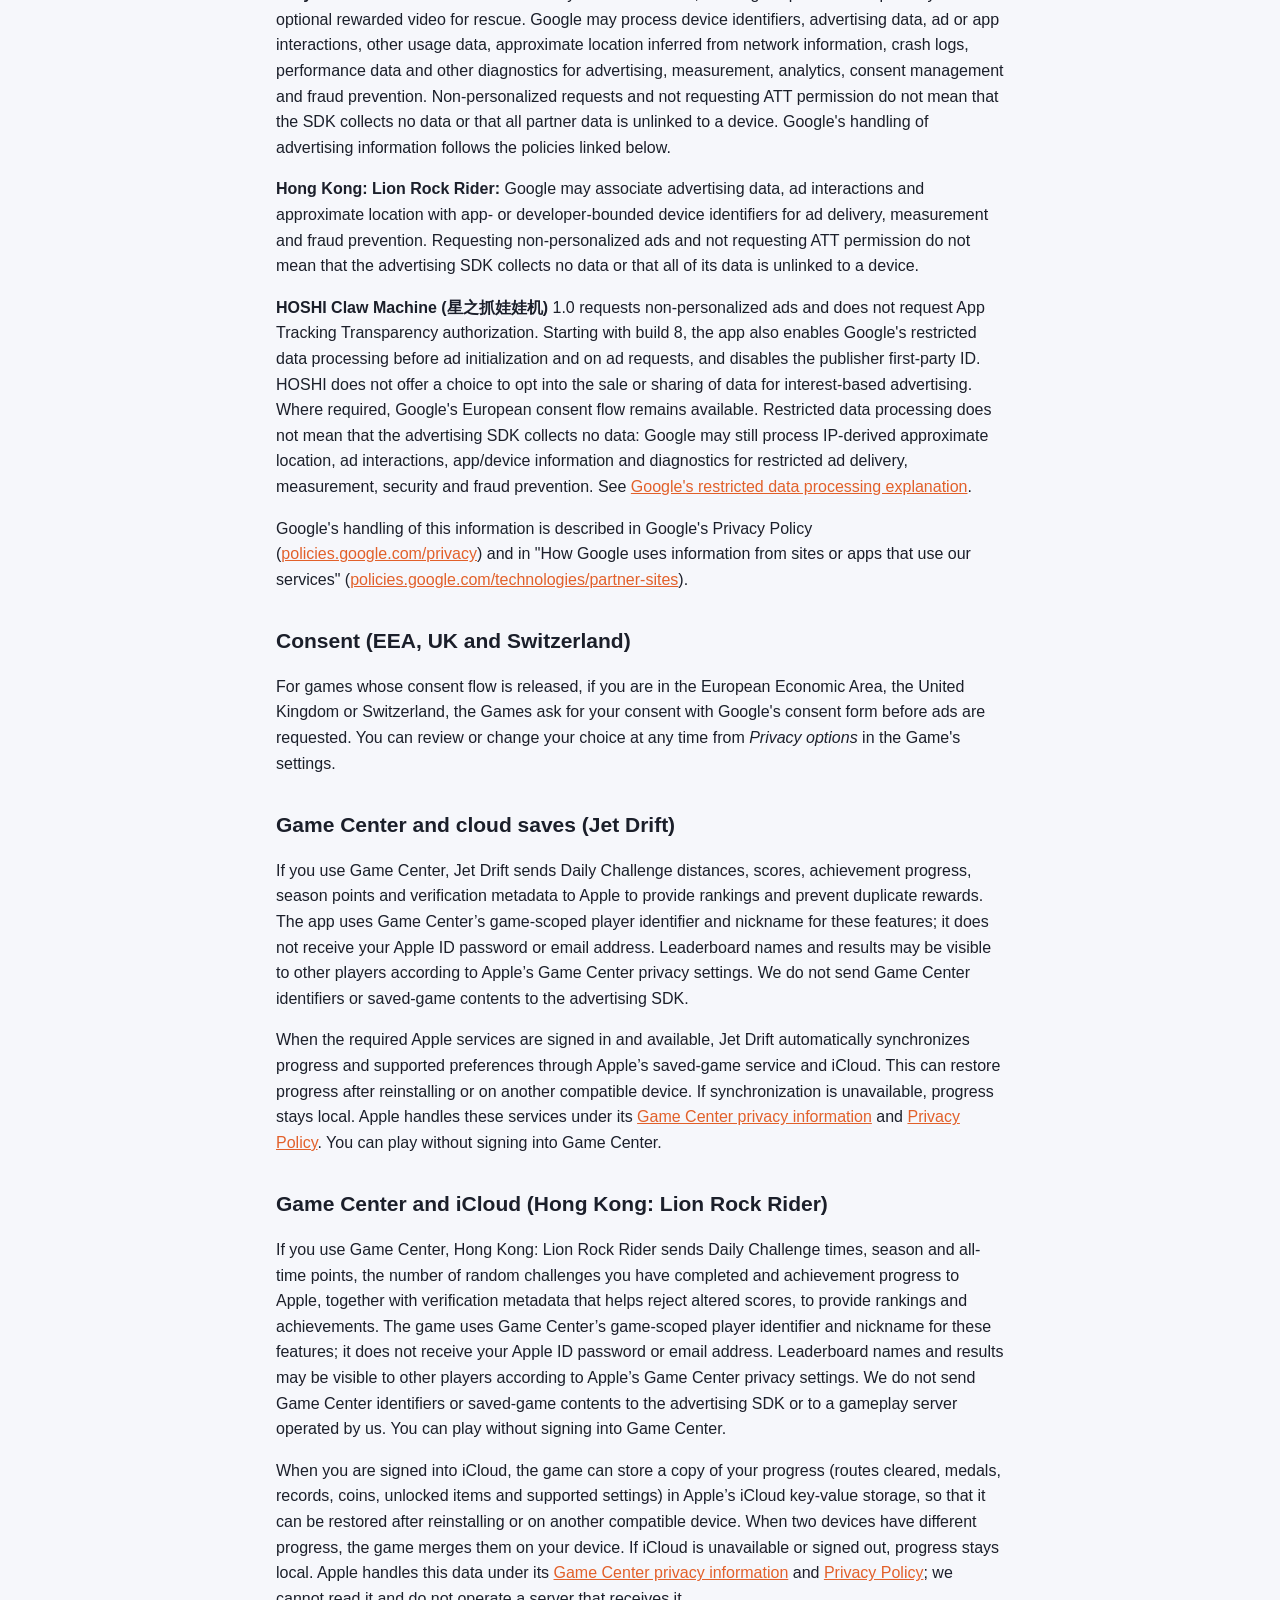
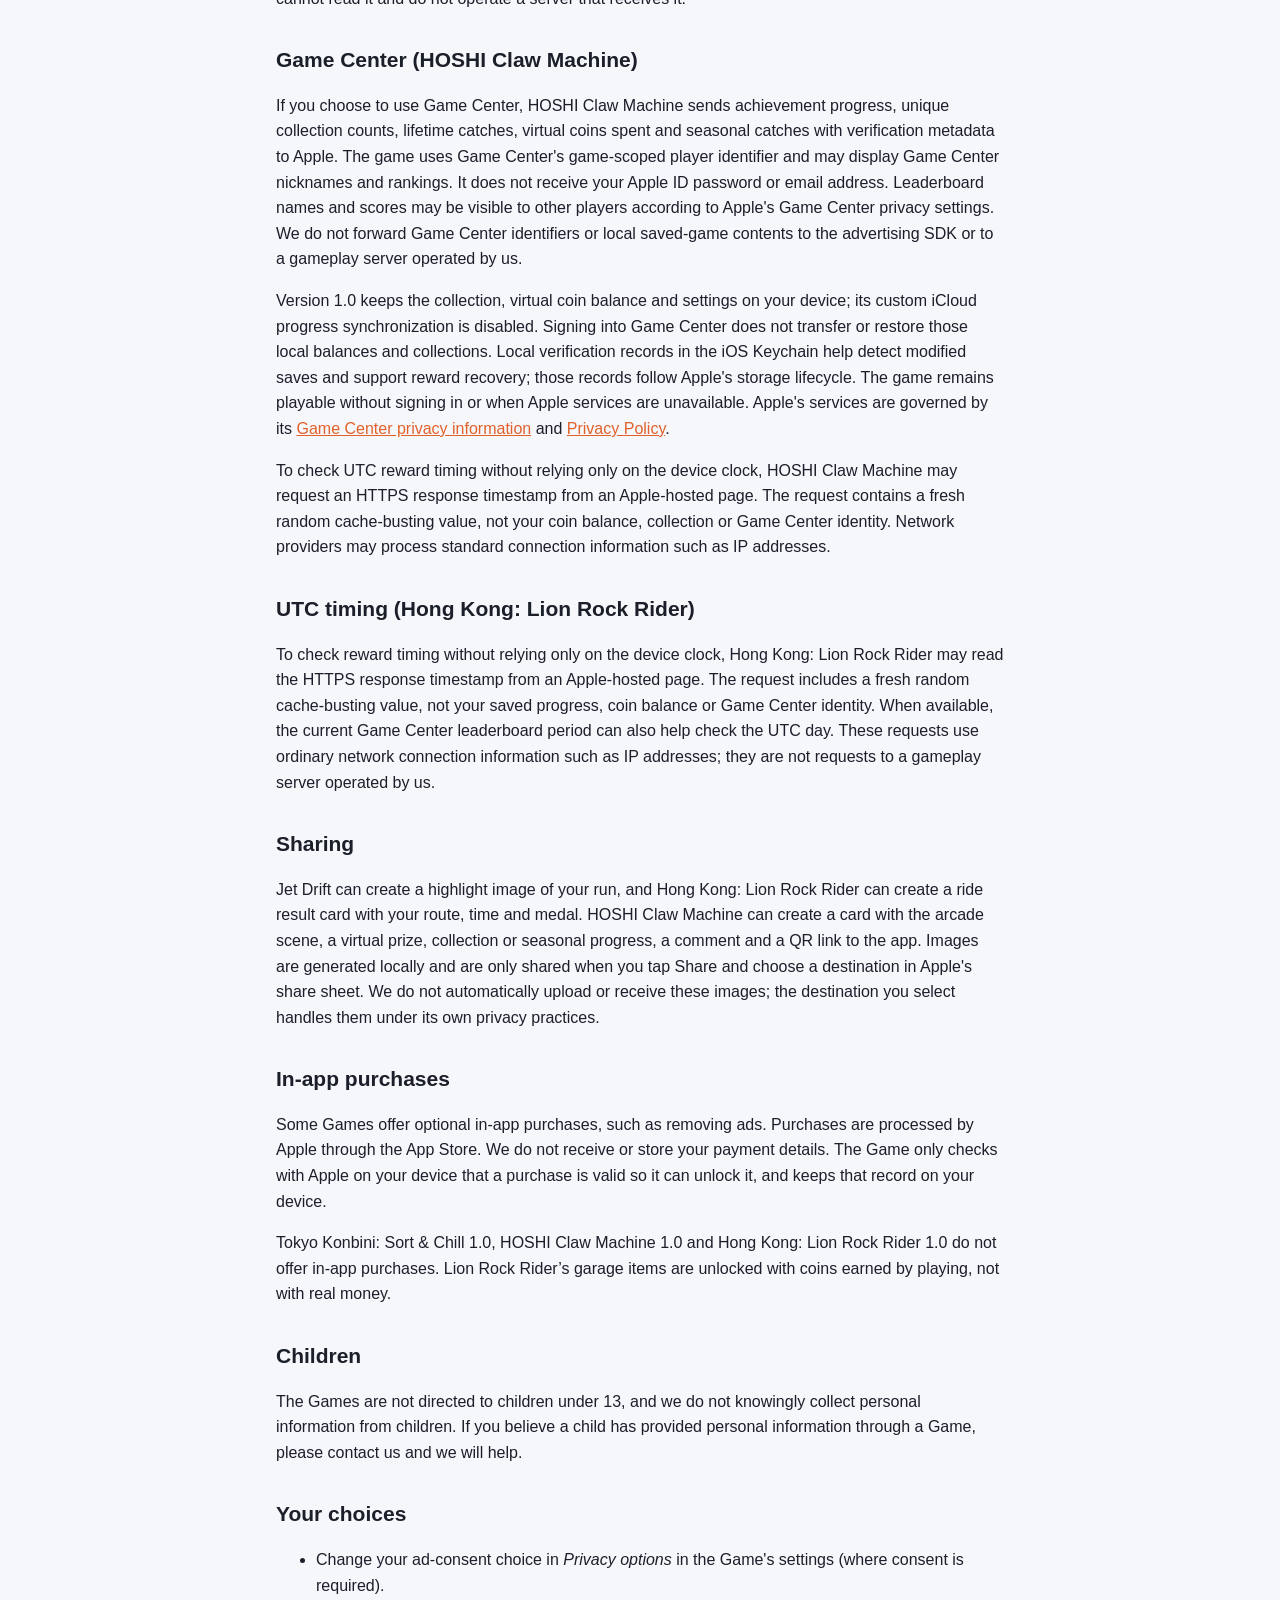
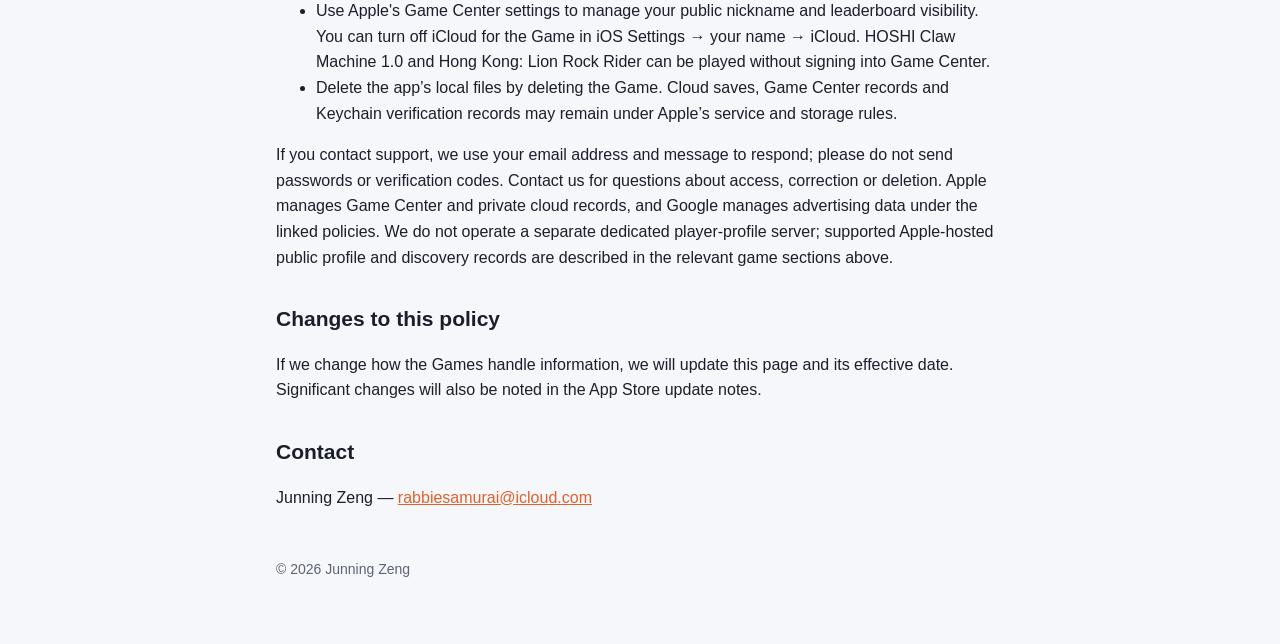
==== commit 90e7d402: "Align Mecha Sumo ad policy with fixed restricted processing and no ATT" ====
--- a/privacy.html
+++ b/privacy.html
@@ -60,13 +60,14 @@
     <p>The game includes Google Mobile Ads native advertising on matchmaking and result screens, outside live combat. A rewarded-video interface is present, but its optional reward and player flow have not been released. Real-money purchases are disabled in the current version. The game remains playable when an ad is unavailable.</p>
     <p>The reviewed current packages contain Google Mobile Ads 12.14.0 and Google's User Messaging Platform 3.1.0. Their bundled privacy declarations identify these categories:</p>
     <dl class="mecha-facts">
-      <dt>Device identifiers</dt><dd>The advertising SDK declares identifiers linked to a user and used for tracking, with advertising and analytics purposes. This policy does not promise that advertising is anonymous or that there is no tracking.</dd>
+      <dt>Device identifiers</dt><dd>The advertising SDK’s bundled declaration includes device identifiers linked to a user for advertising and analytics, including tracking-capable uses of the SDK. Mecha Sumo applies the fixed restrictions below. Restricted processing and not requesting tracking permission do not mean that every SDK datum is anonymous or unlinked.</dd>
       <dt>Approximate location and interactions</dt><dd>The advertising SDK declares approximate location, advertising interactions and product interactions as linked data for advertising and analytics. The consent SDK separately declares approximate location and product interactions as unlinked data for app functionality. Approximate location can be inferred from an IP address without GPS permission.</dd>
       <dt>Diagnostics and performance</dt><dd>The advertising SDK declares crash data for analytics, and performance and other diagnostic data for advertising and analytics, without user linkage in its manifest. The consent SDK also declares unlinked performance data for app functionality.</dd>
     </dl>
     <p>These component declarations describe SDK data practices; they are not a measurement of every network request. Exact processing depends on the installed SDK version, configuration, consent and permissions. The game's own privacy manifest does not replace the declarations of its embedded SDKs.</p>
-    <p>The current implementation updates Google's consent information and presents a required consent form when supplied by that service. It then requests Apple's tracking permission if that permission is undecided. Refusing tracking permission does not block play. In Settings, <em>Ad privacy options</em> opens the consent service's options when required and available. Fresh-user consent, regional forms, withdrawal and final advertising delivery are still being verified.</p>
-    <p>The reviewed configuration disables publisher first-party ID and publisher personalization. This does not establish that every outgoing request uses Google's non-personalized-ad or restricted-data-processing parameters. We do not apply another game's advertising promises to Mecha Sumo.</p>
+    <p>The updated Mecha Sumo 1.0 implementation requests non-personalized ads and enables Google's restricted data processing before advertising initializes, retaining those restrictions on Google ad requests. It does not request App Tracking Transparency permission. Older development previews may have requested that permission; the updated app does not treat an earlier permission grant or a later consent choice as permission to enable personalized advertising.</p>
+    <p>Publisher first-party ID and publisher personalization are disabled. These restrictions do not prevent Google's SDKs from processing information such as IP-derived approximate location, app/device information, advertising interactions, crash logs, performance and other diagnostics for restricted ad delivery, measurement, consent, security and fraud prevention. Restricted processing is not a promise of zero data collection.</p>
+    <p>The app still updates Google's UMP consent information and presents a required form when supplied by that service. In Settings, <em>Ad privacy options</em> opens the consent service's options when required and available. Required consent is not bypassed, and declining a choice does not block supported gameplay. Fresh-user regional forms, withdrawal and final advertising delivery are still being verified; the new configuration is not a claim that regional testing has passed.</p>
     <p>See <a href="https://policies.google.com/privacy">Google's Privacy Policy</a>, <a href="https://policies.google.com/technologies/partner-sites">Google's partner-app information</a> and <a href="https://developers.google.com/admob/ios/privacy/data-disclosure">Google's SDK data disclosure guidance</a>. Current online guidance may describe a newer SDK than the installed version.</p>
     <h3>Sharing a result</h3>
     <p>If you choose Share, the game prepares an image and text locally for Apple's system share sheet. You decide whether and where to send them. The sharing bridge does not choose a recipient or automatically upload the image to a developer server. The selected destination handles shared content under its own practices.</p>
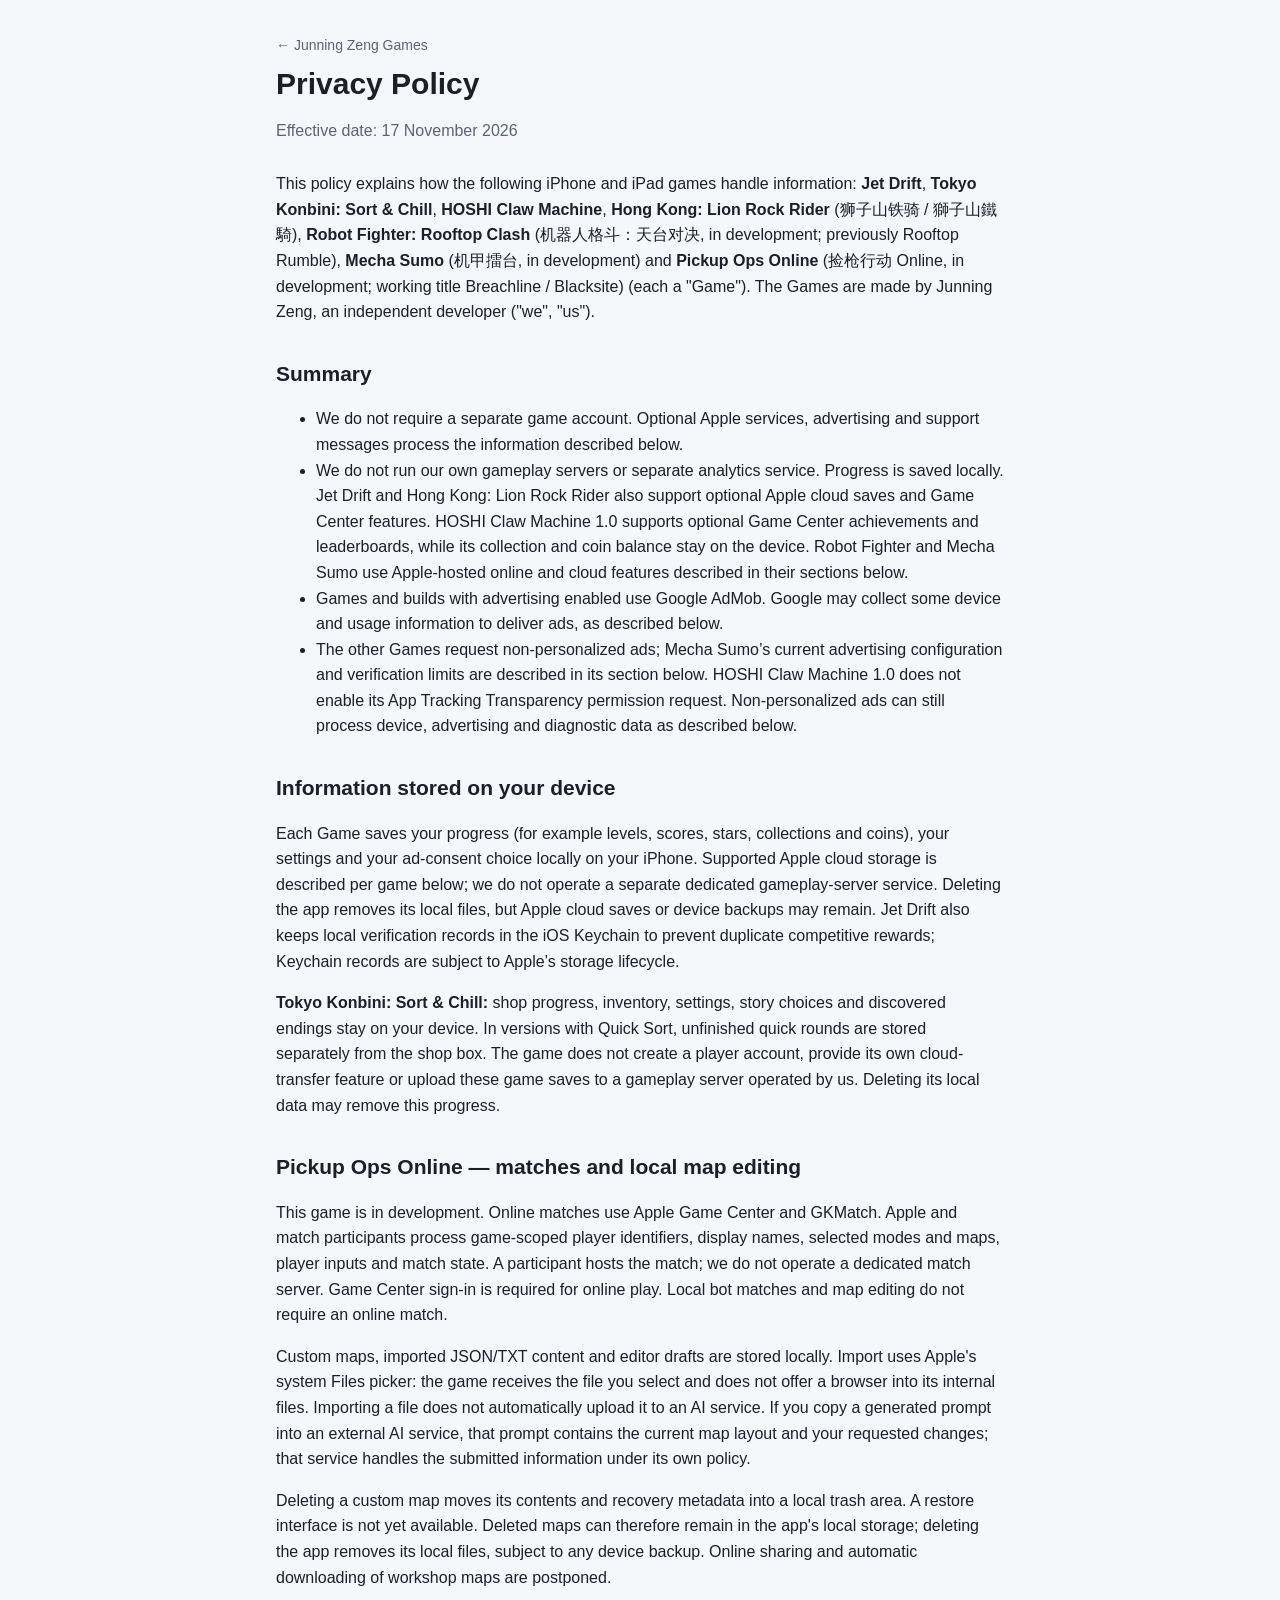
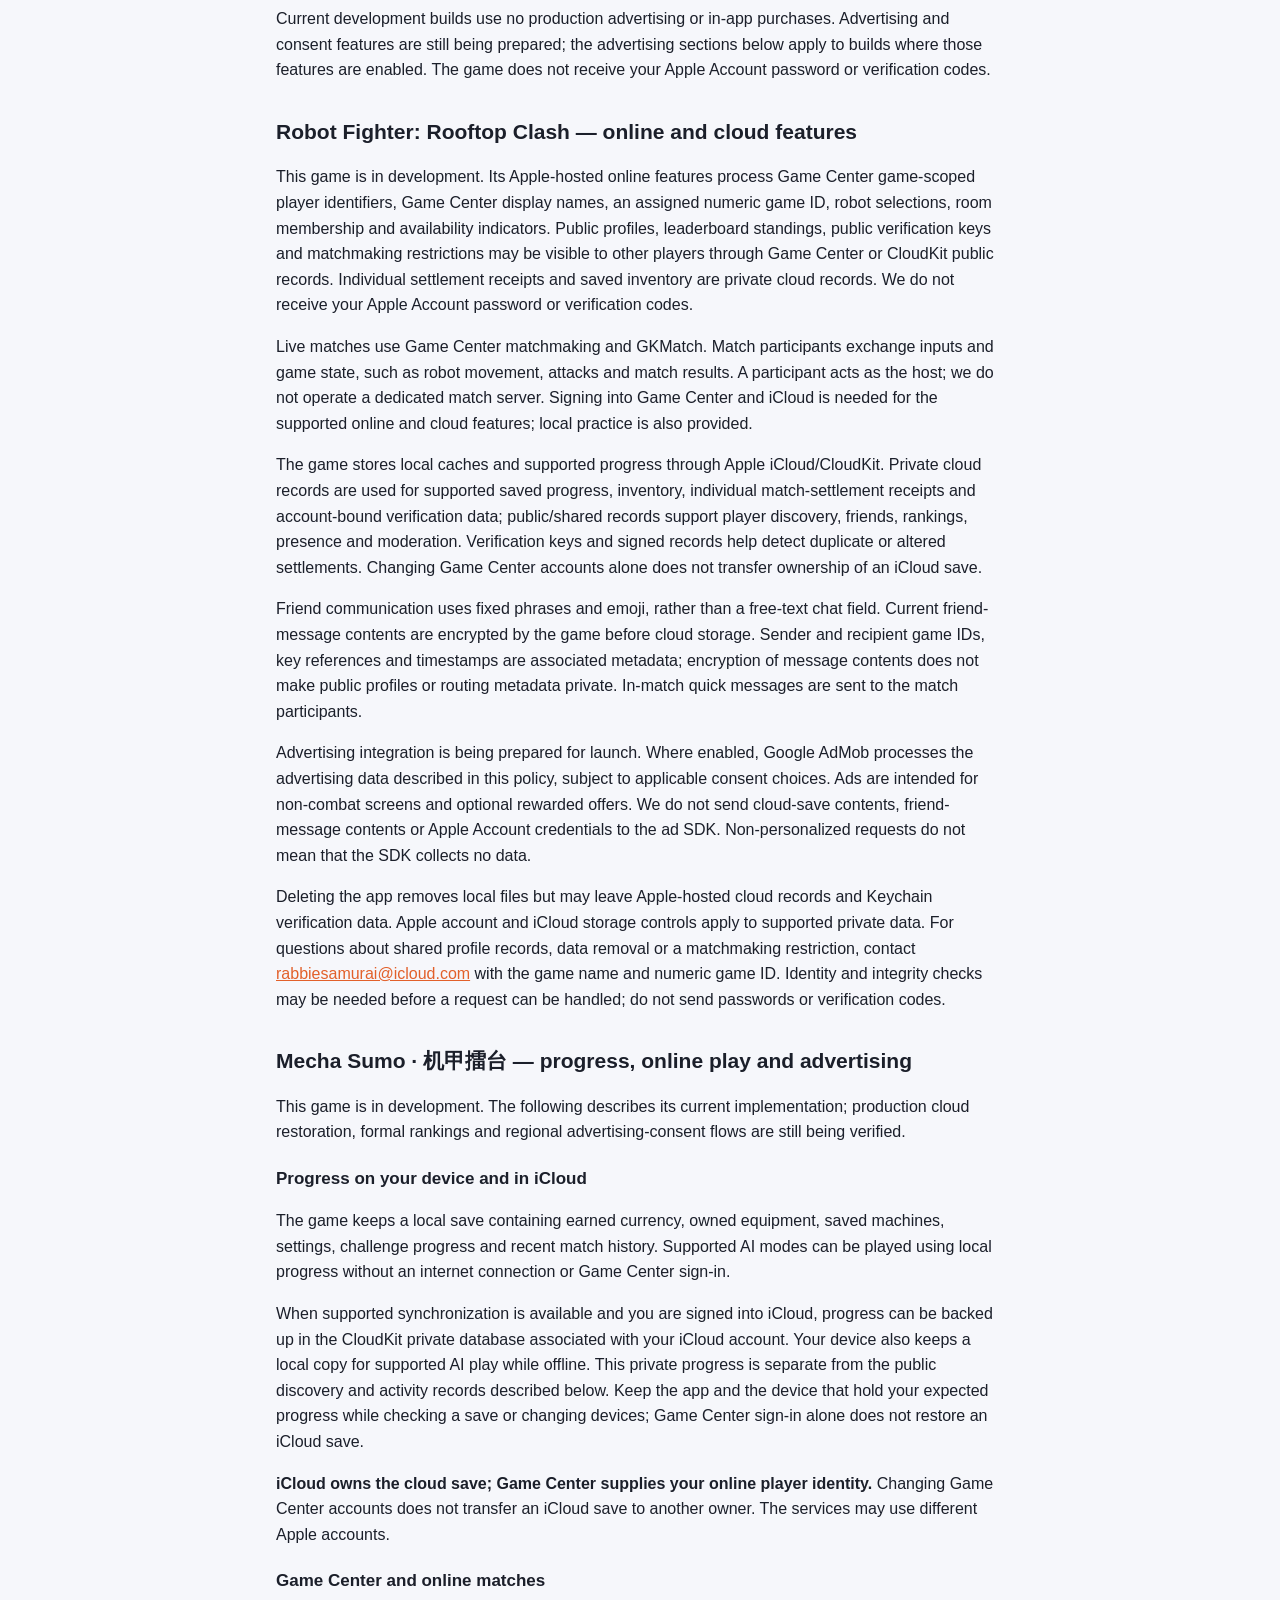
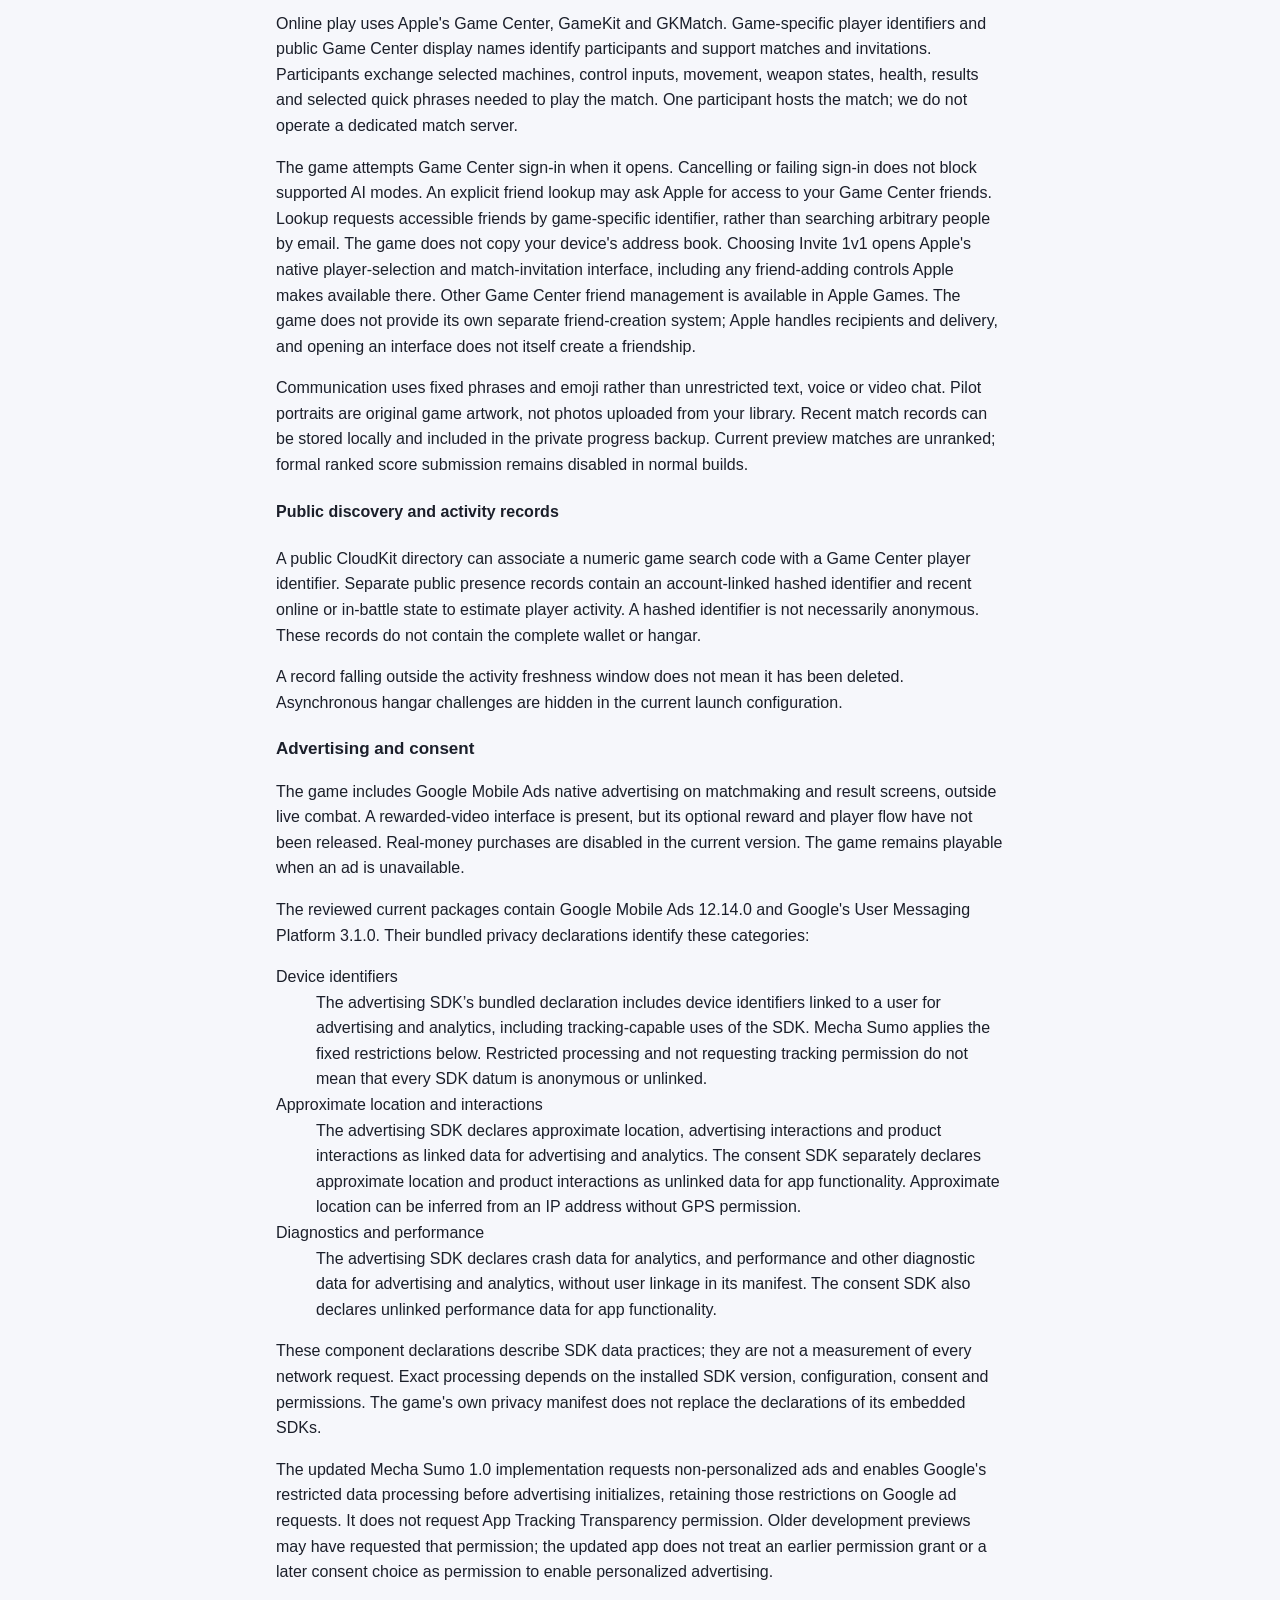
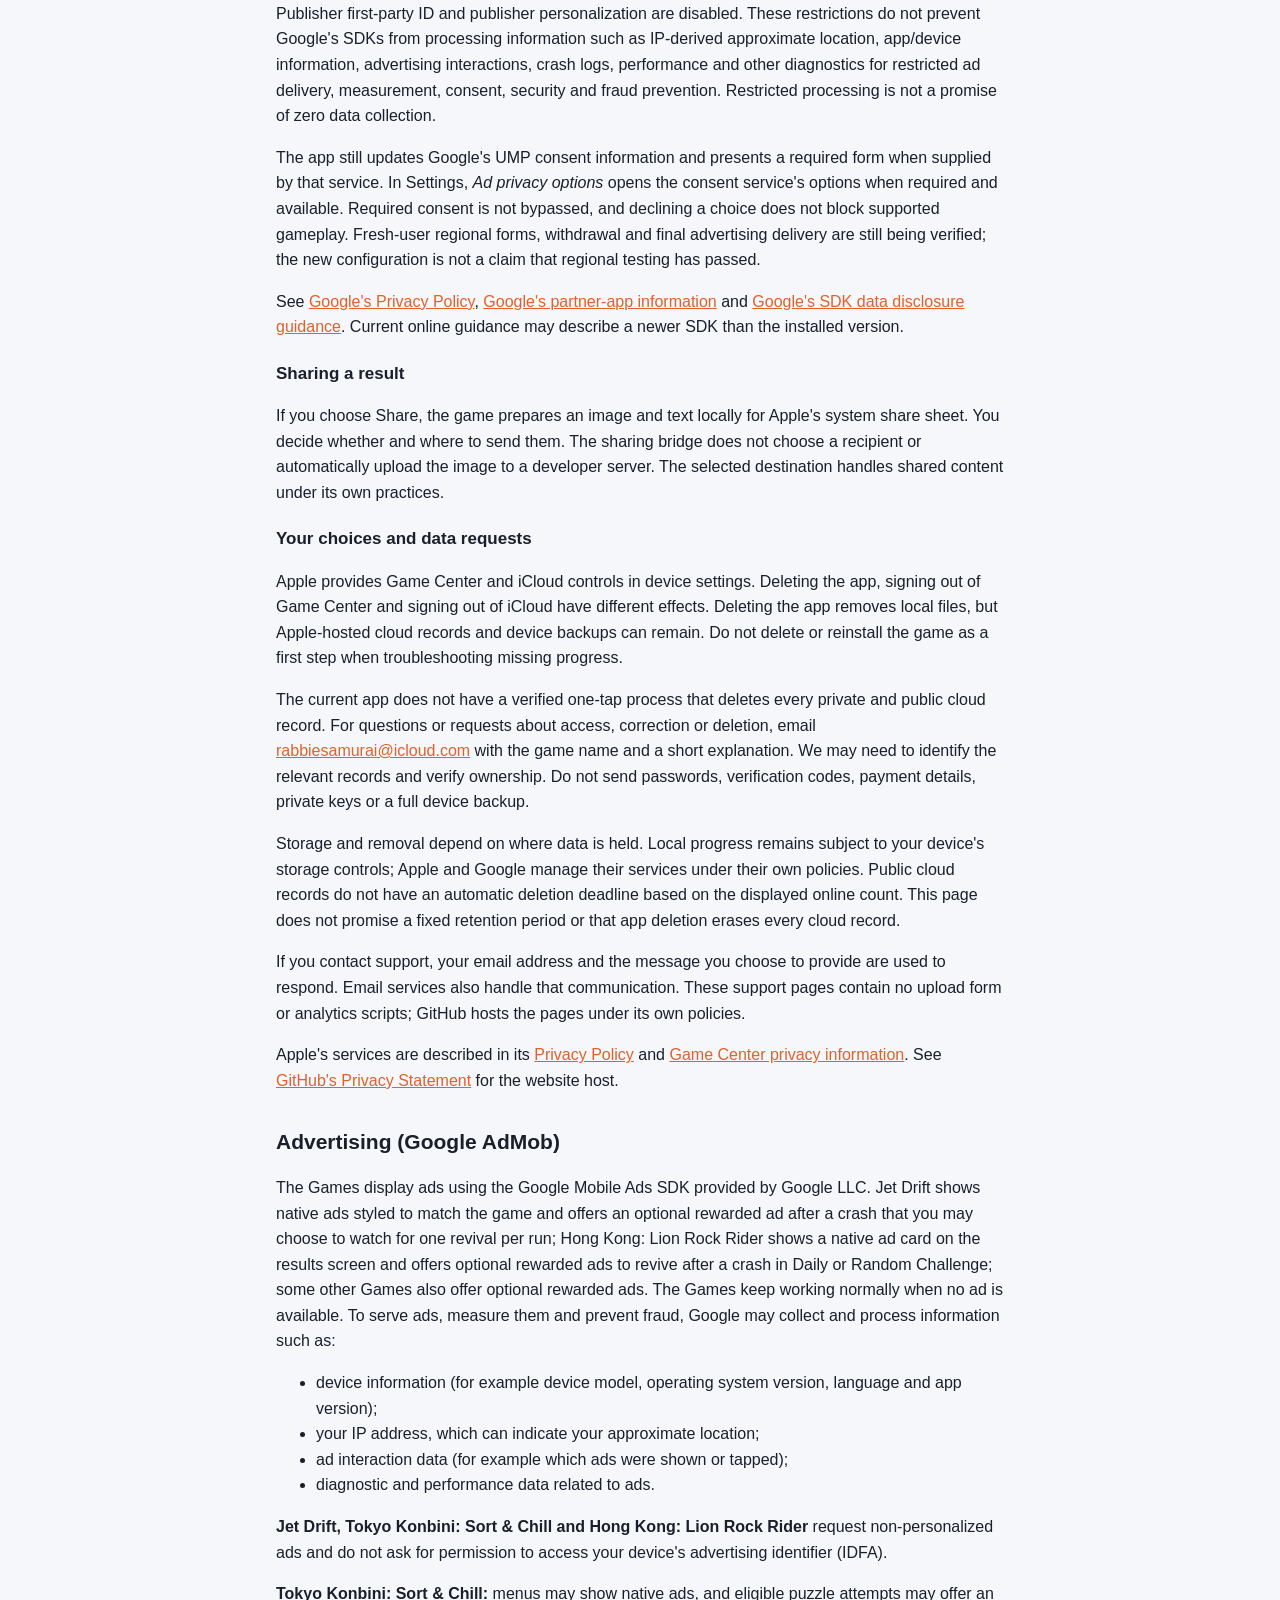
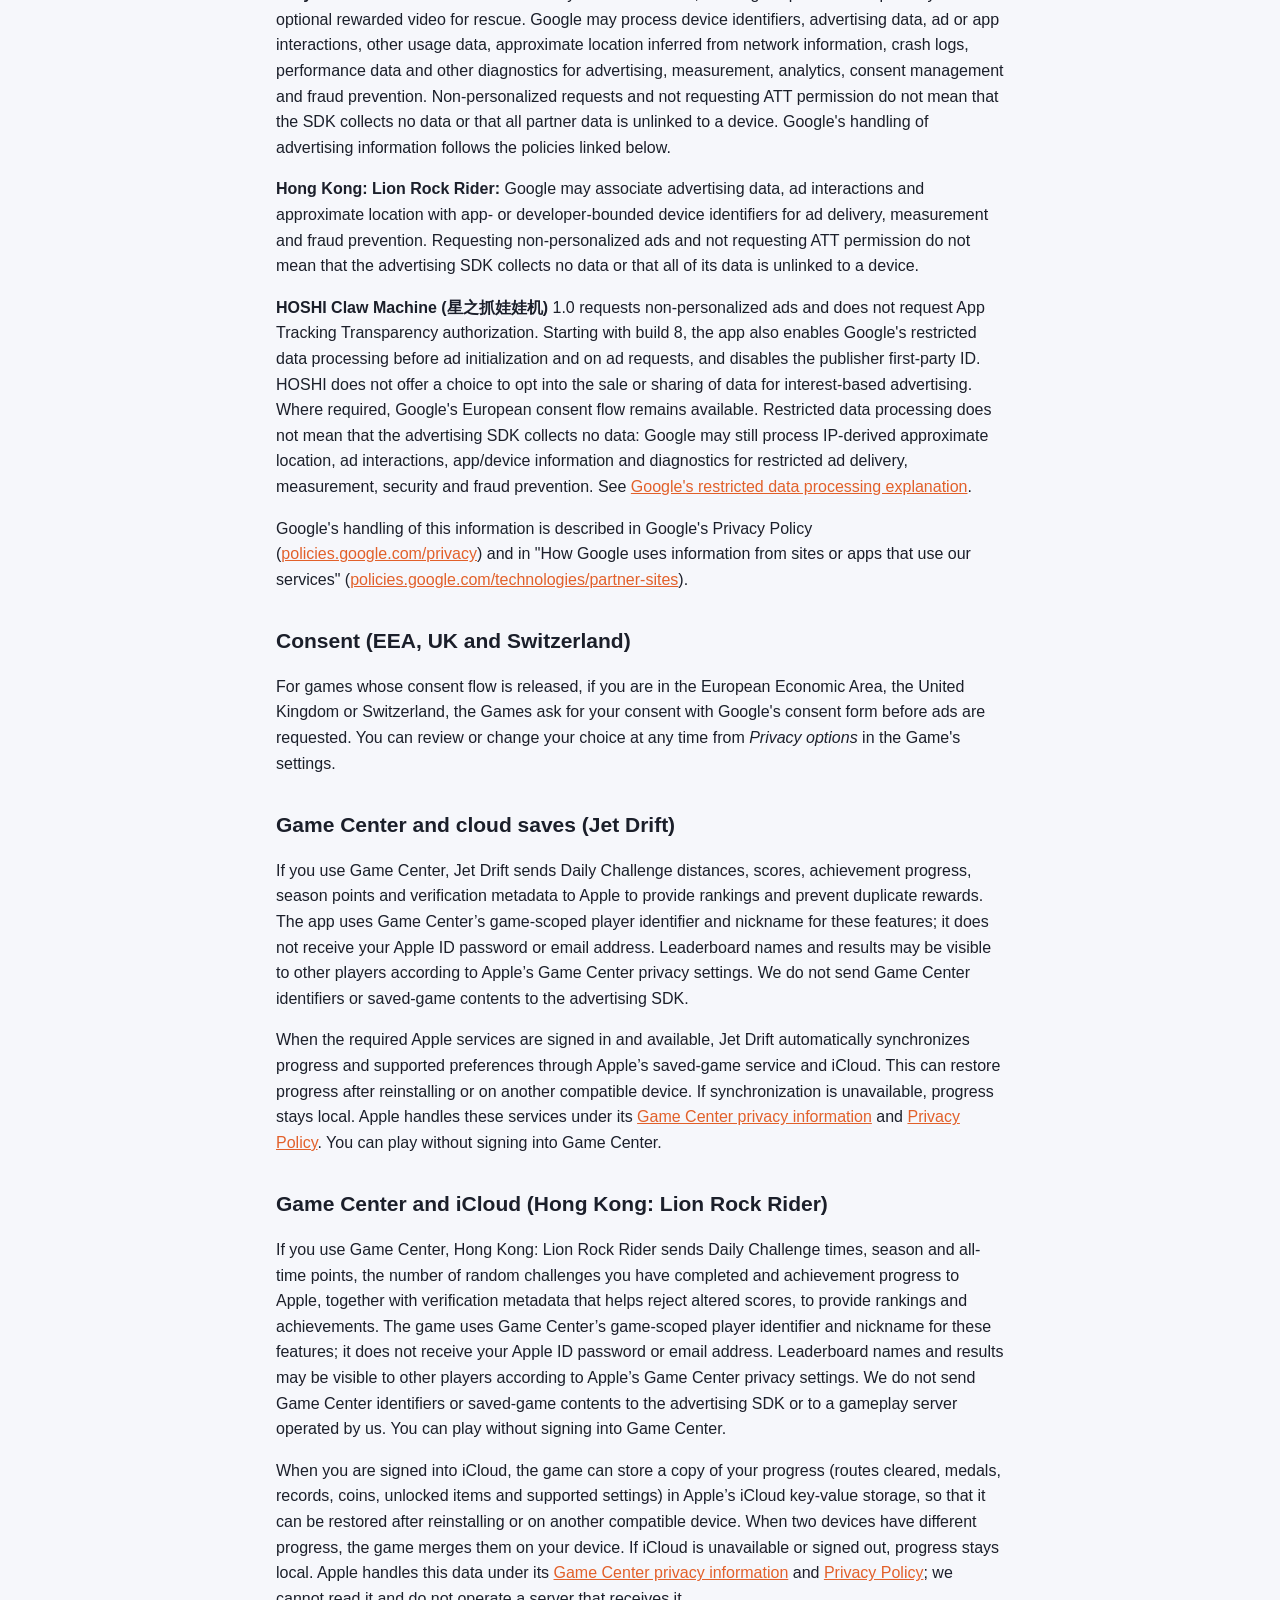
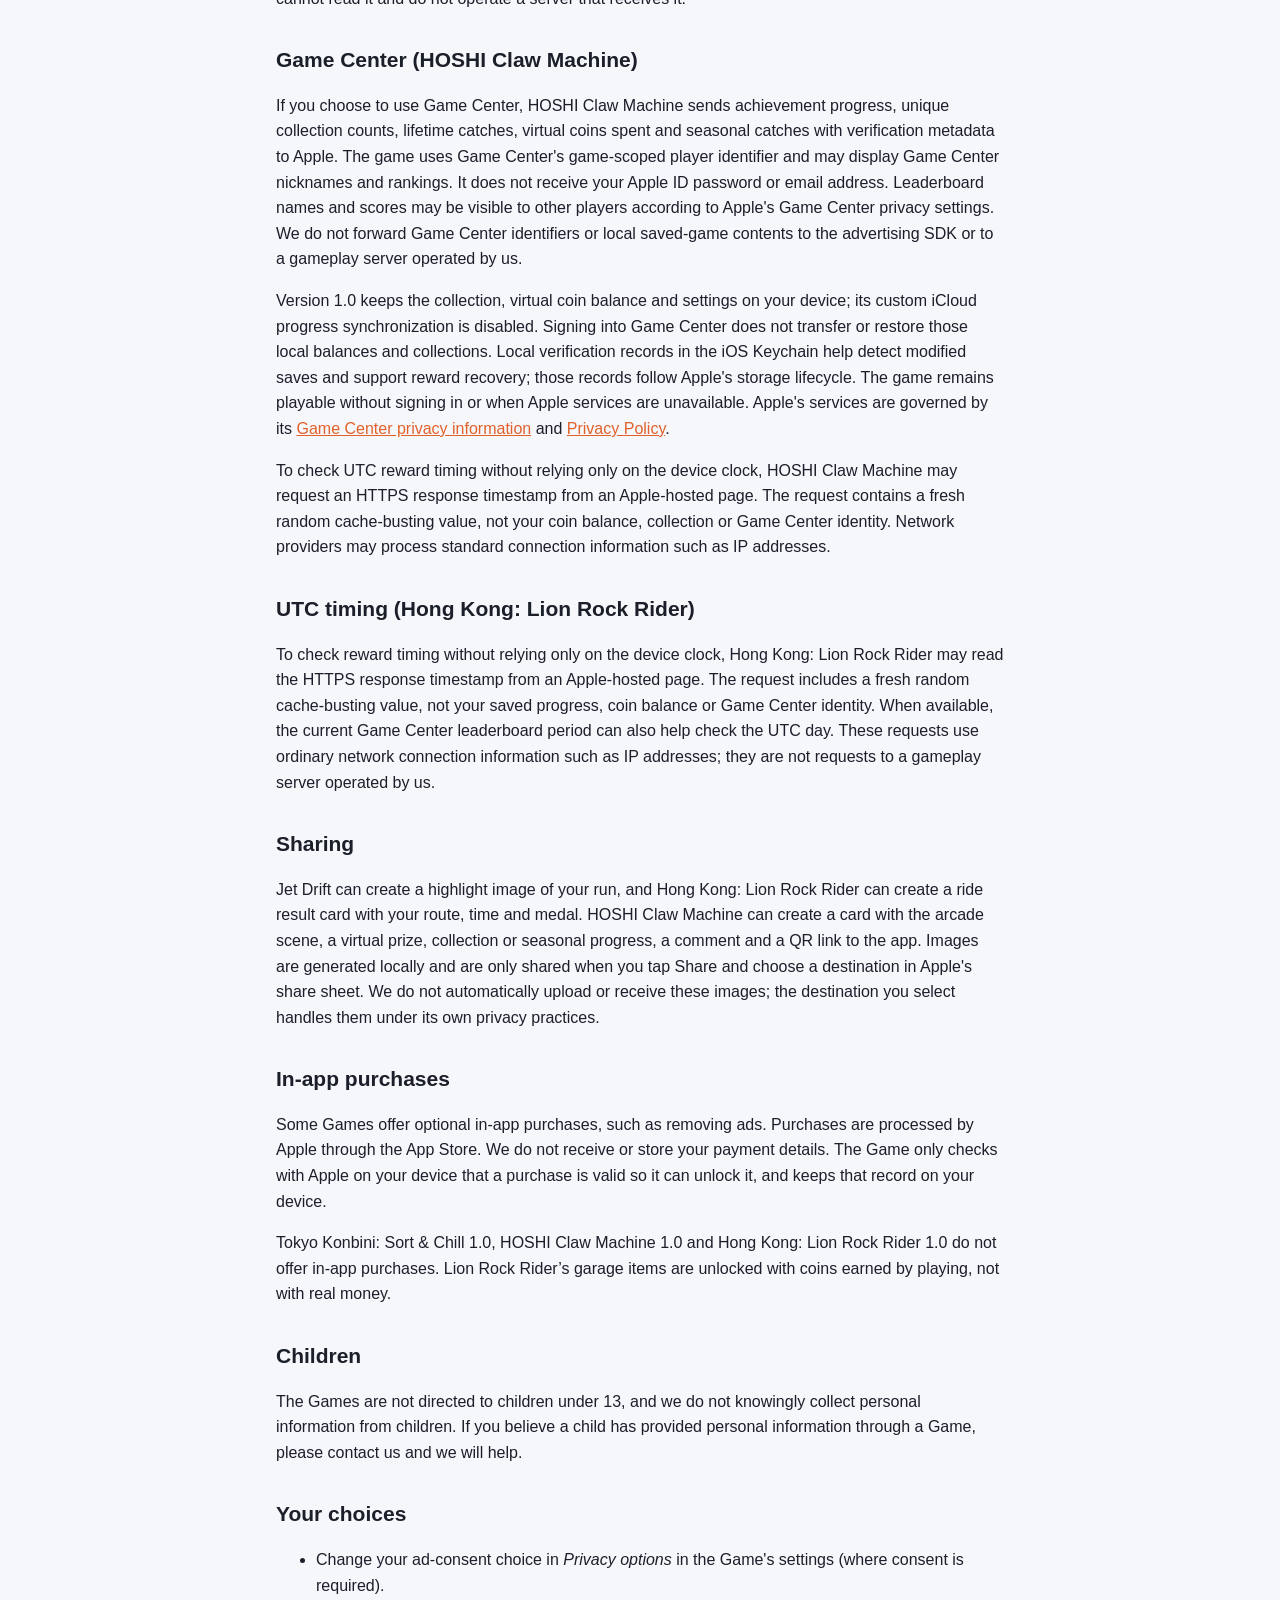
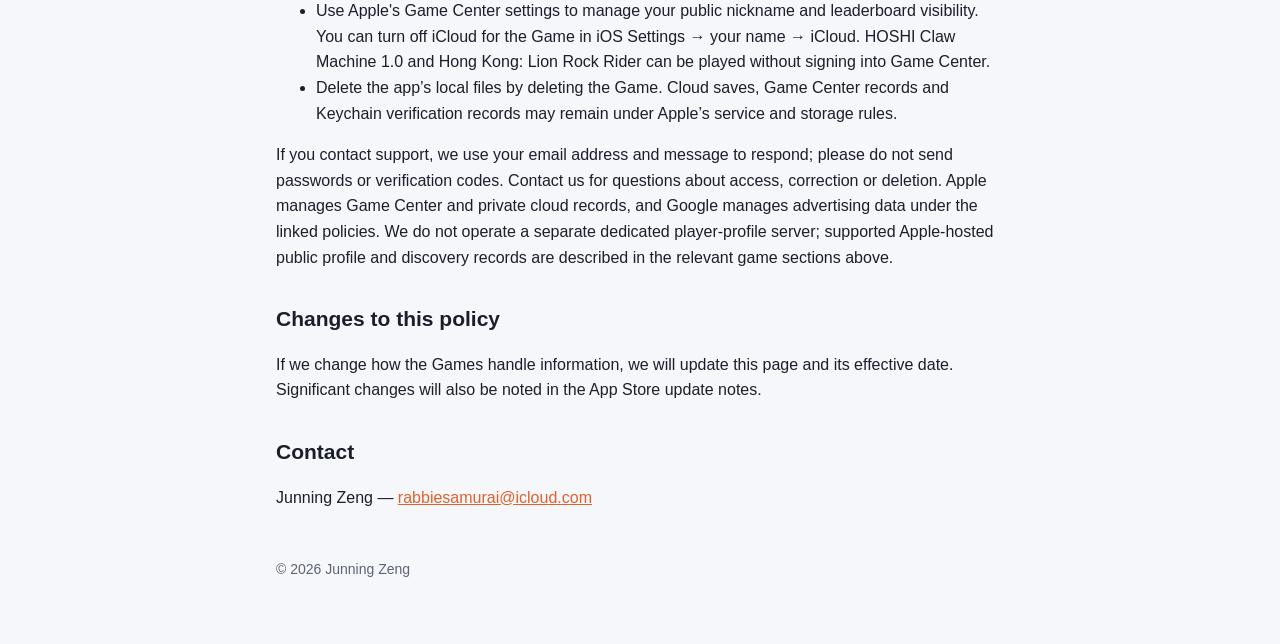
==== commit bf9a4e69: "Explain Mecha iCloud save ownership and offline progress in player terms" ====
--- a/privacy.html
+++ b/privacy.html
@@ -47,7 +47,7 @@
   <p>This game is in development. The following describes its current implementation; production cloud restoration, formal rankings and regional advertising-consent flows are still being verified.</p>
     <h3 id="mecha-sumo-saves">Progress on your device and in iCloud</h3>
     <p>The game keeps a local save containing earned currency, owned equipment, saved machines, settings, challenge progress and recent match history. Supported AI modes can be played using local progress without an internet connection or Game Center sign-in.</p>
-    <p>When supported synchronization is available and you are signed into iCloud, progress can be backed up in the CloudKit private database associated with your iCloud account. Private progress is separate from the public discovery and activity records described below. The current normal preview uses Apple's development environment; a production database schema alone is not proof that production restoration works. Keep the existing app and local progress when comparing preview versions or devices.</p>
+    <p>When supported synchronization is available and you are signed into iCloud, progress can be backed up in the CloudKit private database associated with your iCloud account. Your device also keeps a local copy for supported AI play while offline. This private progress is separate from the public discovery and activity records described below. Keep the app and the device that hold your expected progress while checking a save or changing devices; Game Center sign-in alone does not restore an iCloud save.</p>
     <p><strong>iCloud owns the cloud save; Game Center supplies your online player identity.</strong> Changing Game Center accounts does not transfer an iCloud save to another owner. The services may use different Apple accounts.</p>
     <h3 id="mecha-sumo-online">Game Center and online matches</h3>
     <p>Online play uses Apple's Game Center, GameKit and GKMatch. Game-specific player identifiers and public Game Center display names identify participants and support matches and invitations. Participants exchange selected machines, control inputs, movement, weapon states, health, results and selected quick phrases needed to play the match. One participant hosts the match; we do not operate a dedicated match server.</p>
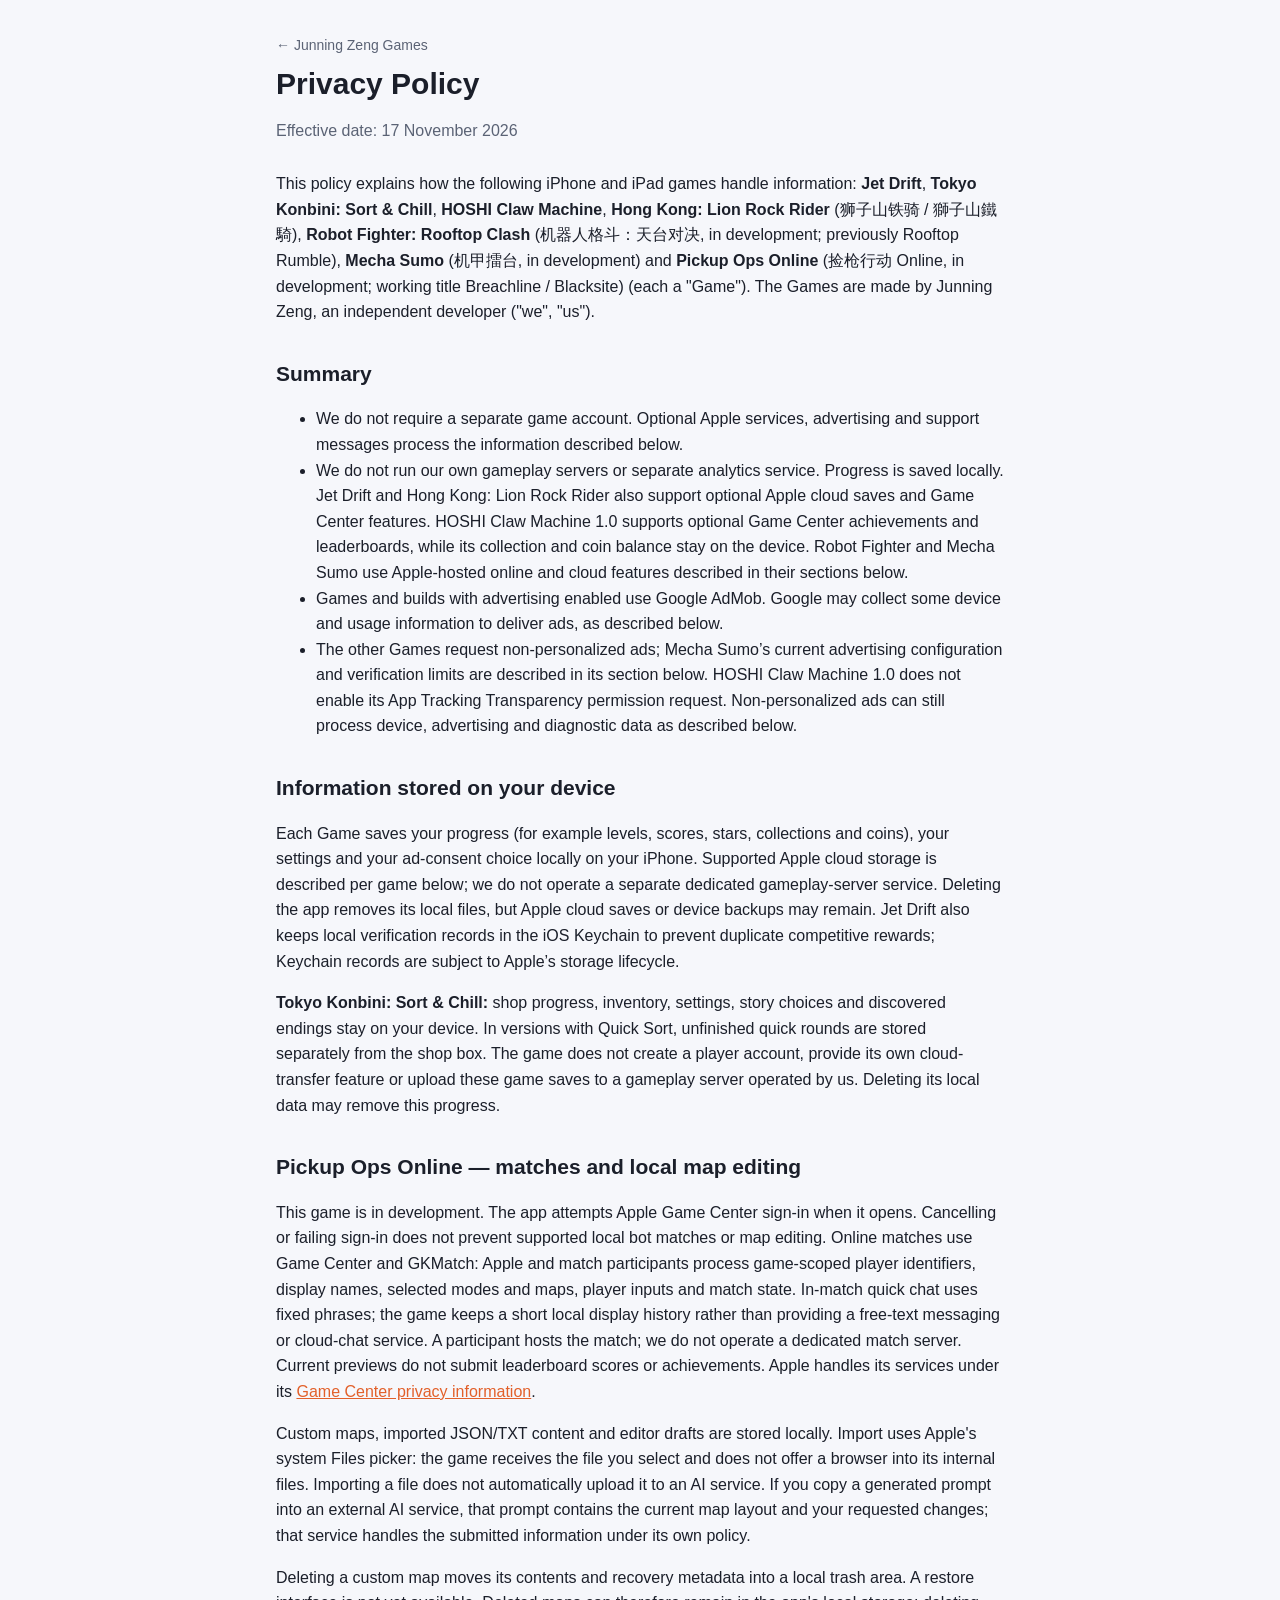
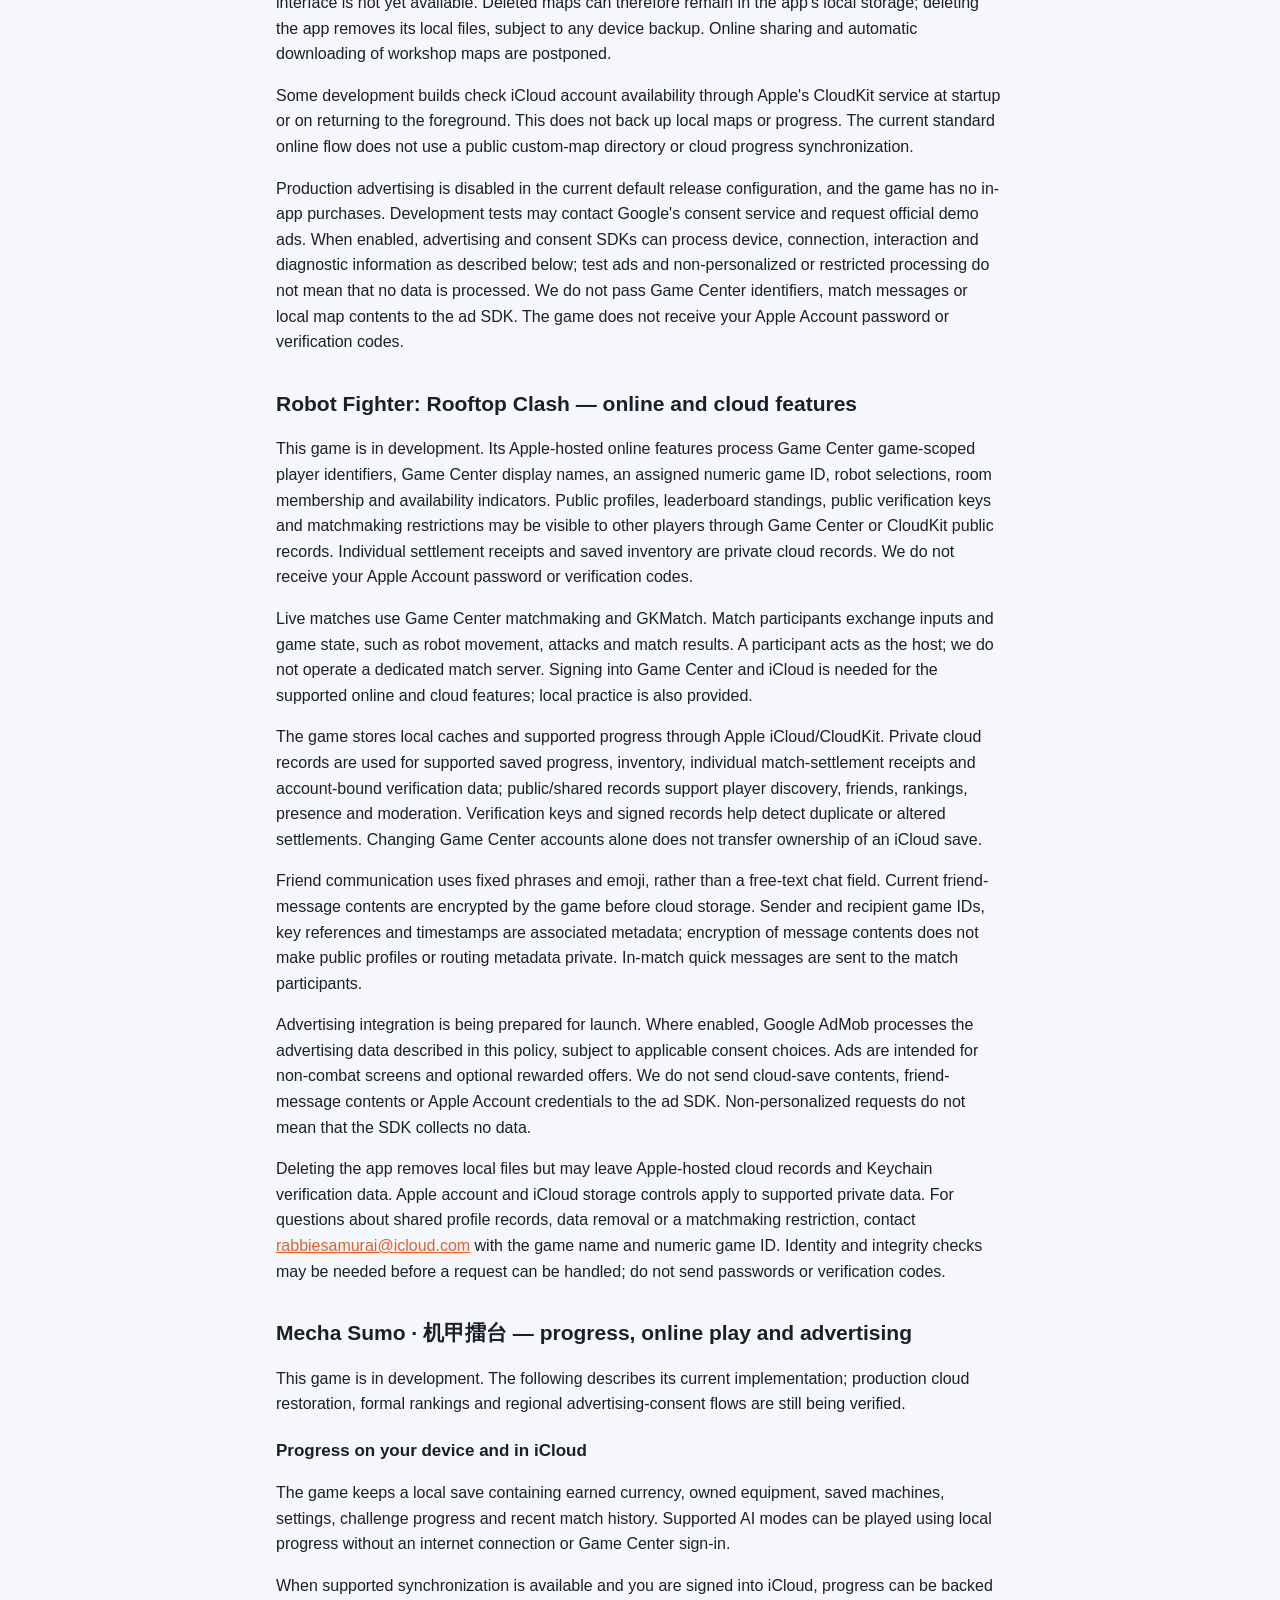
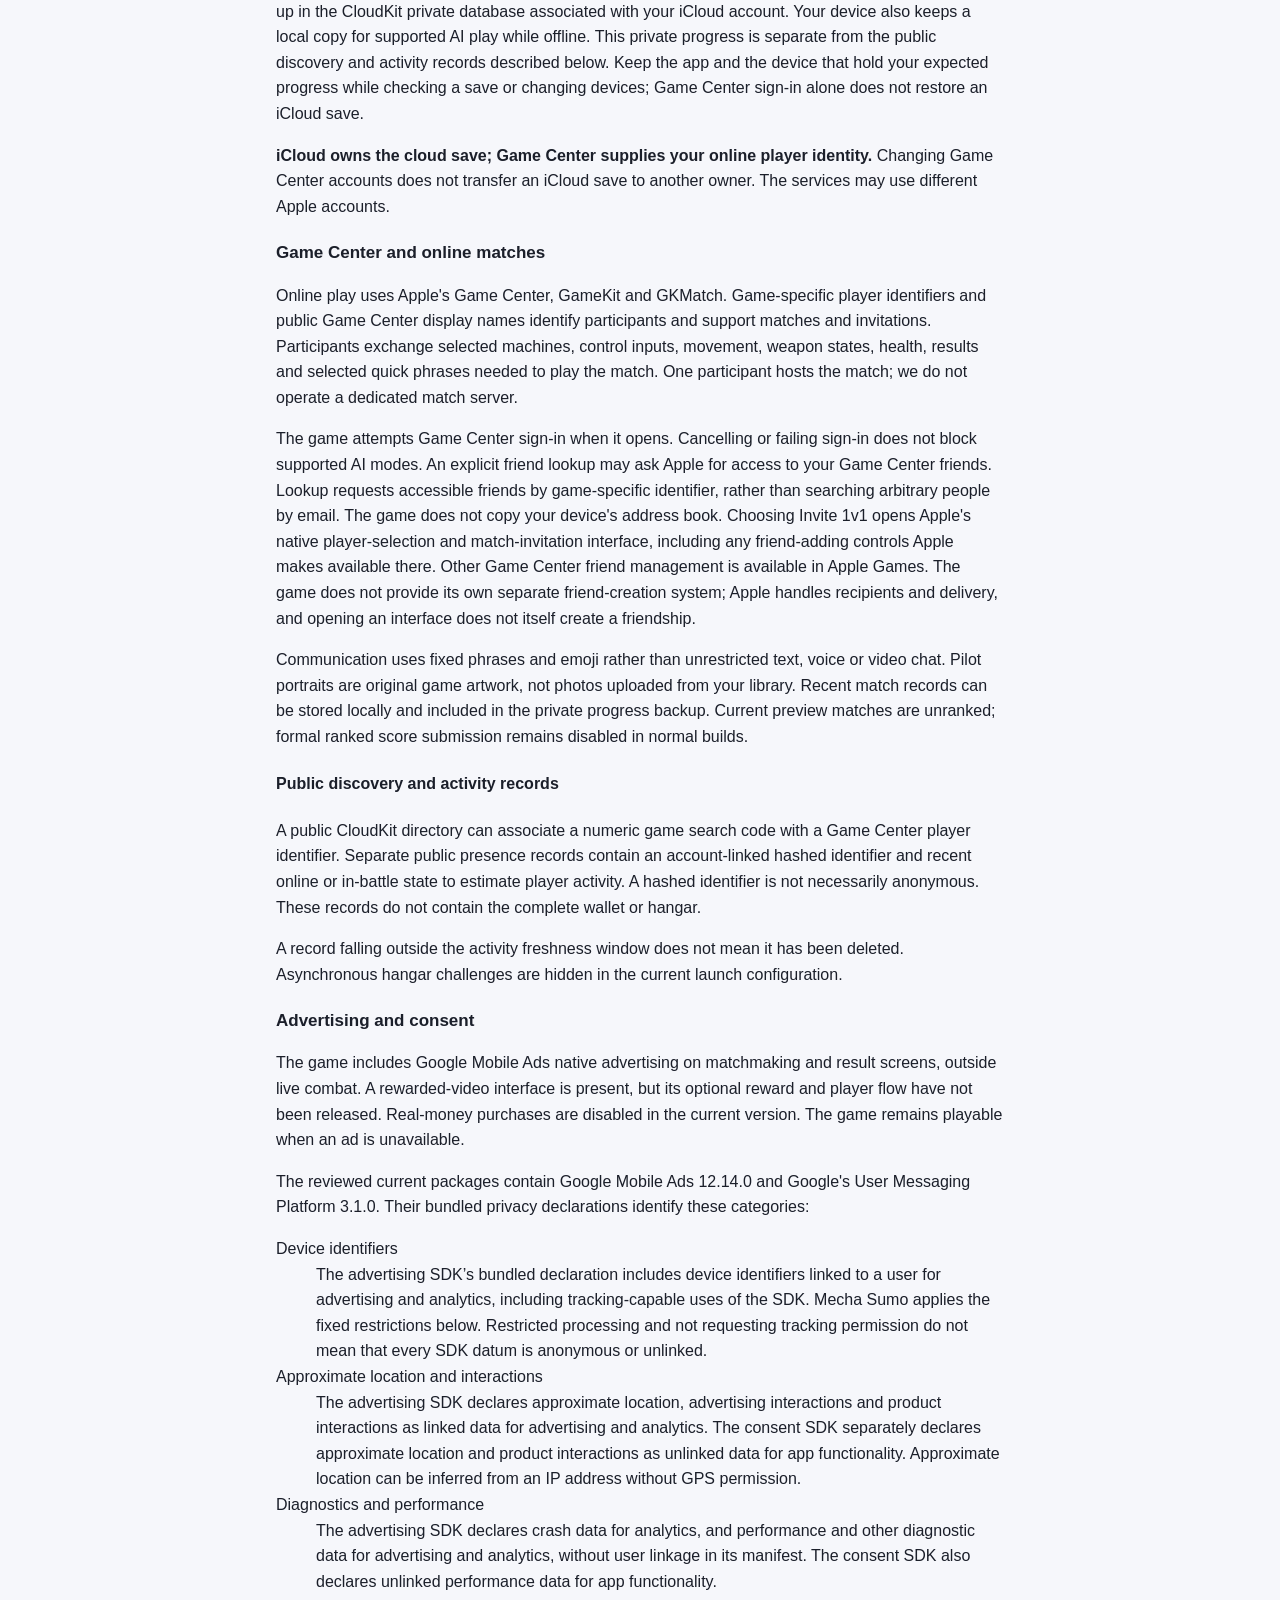
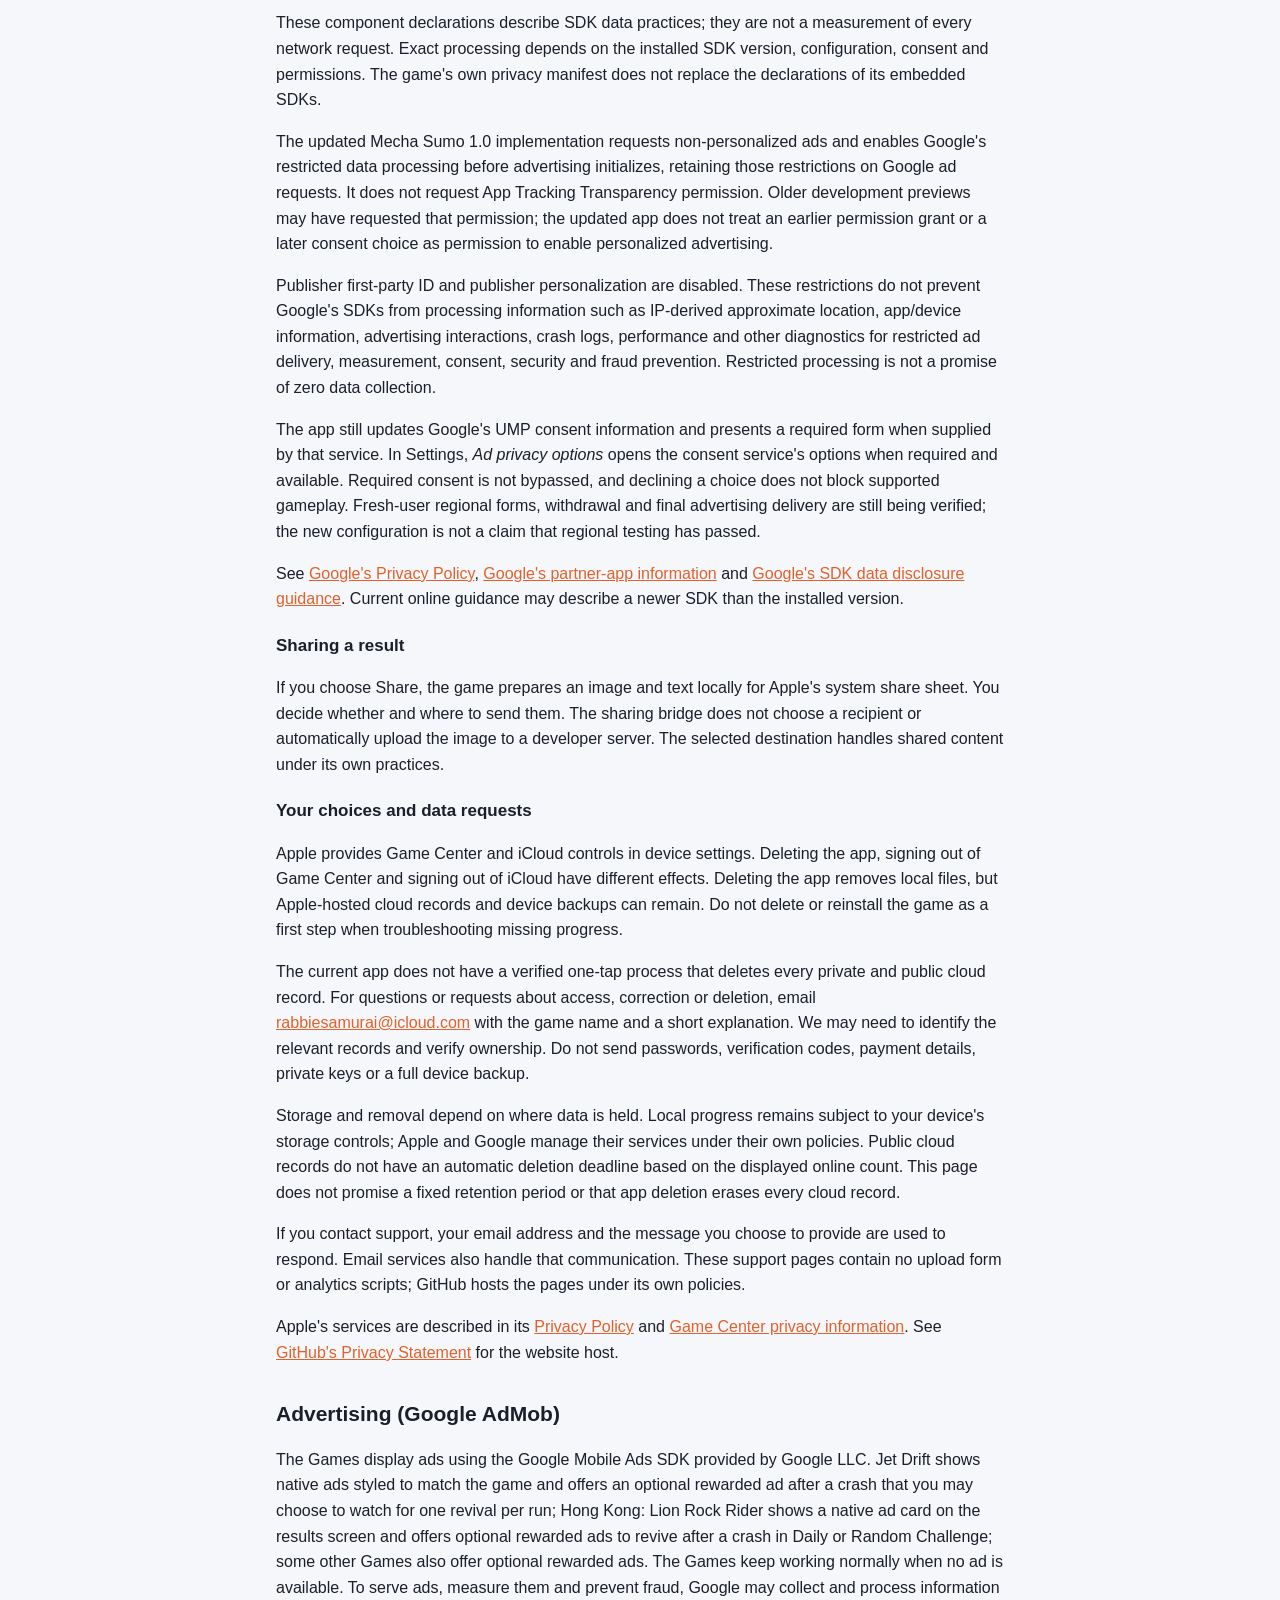
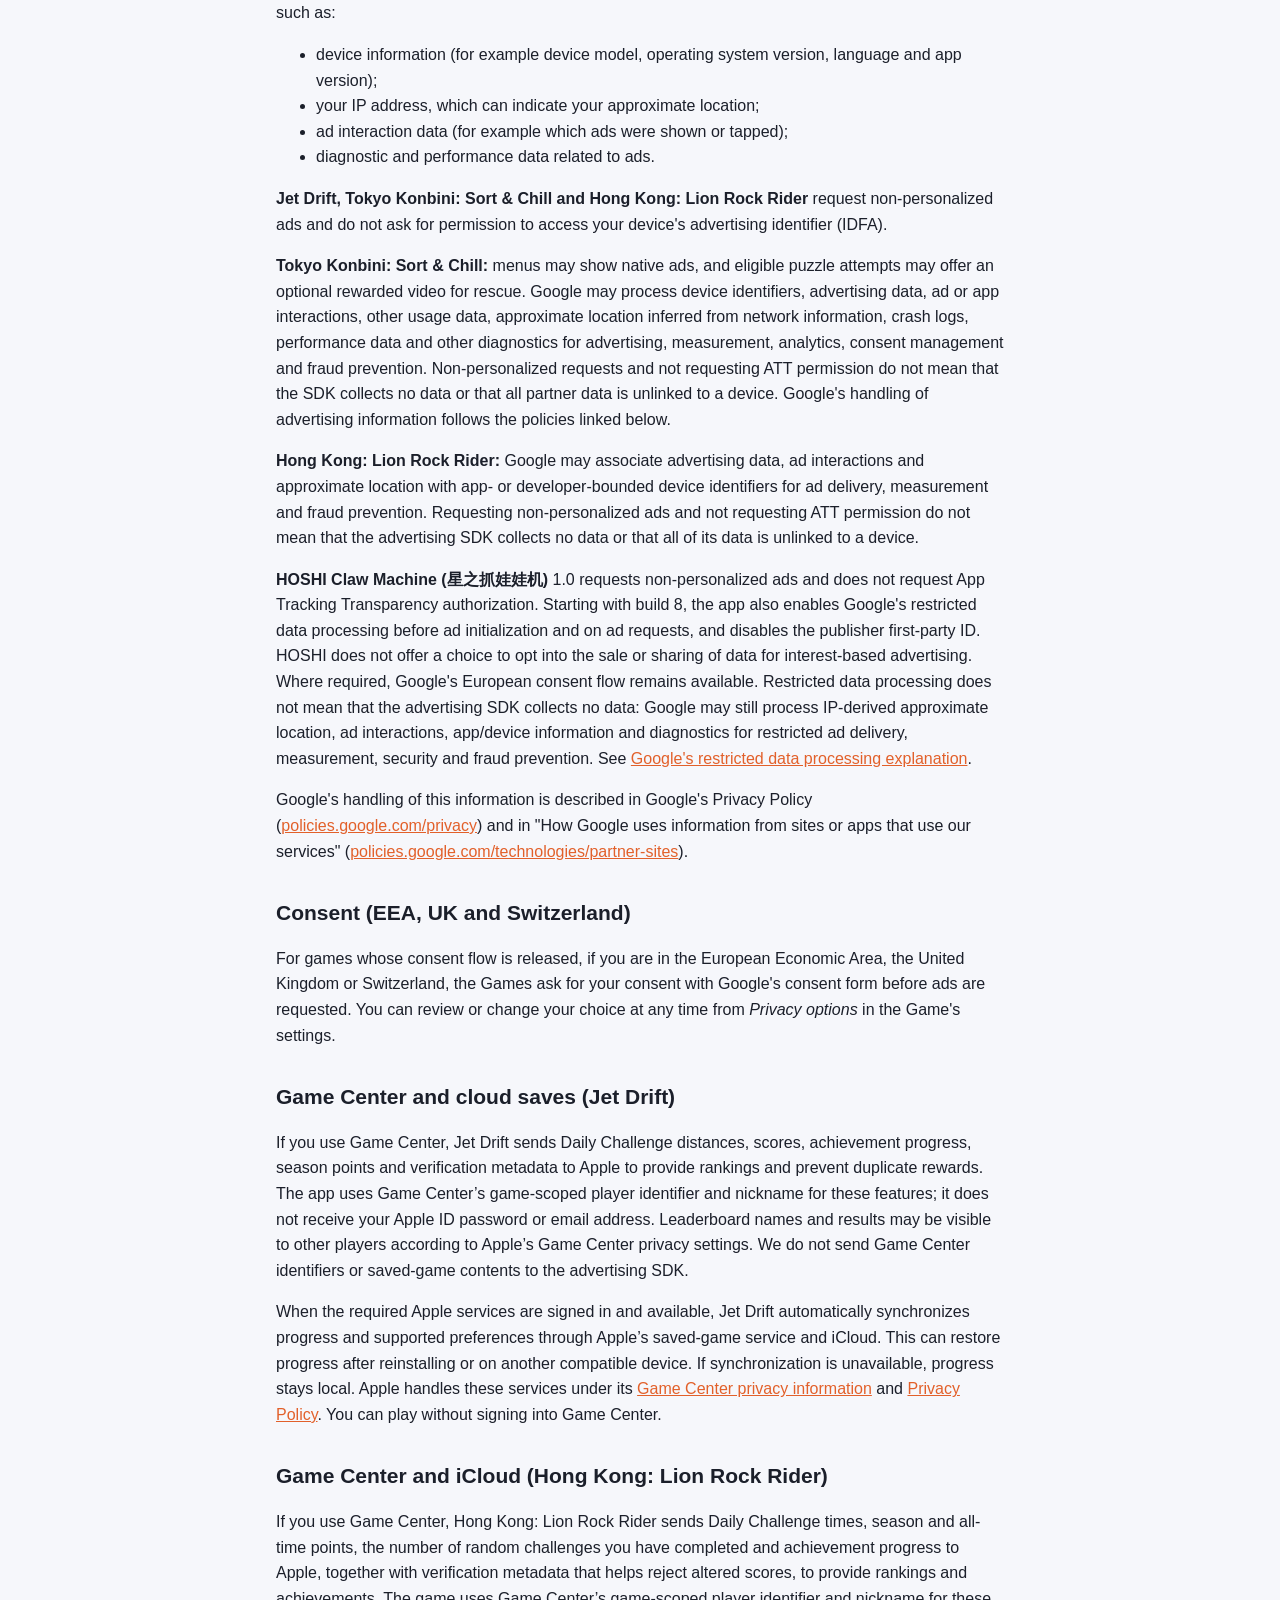
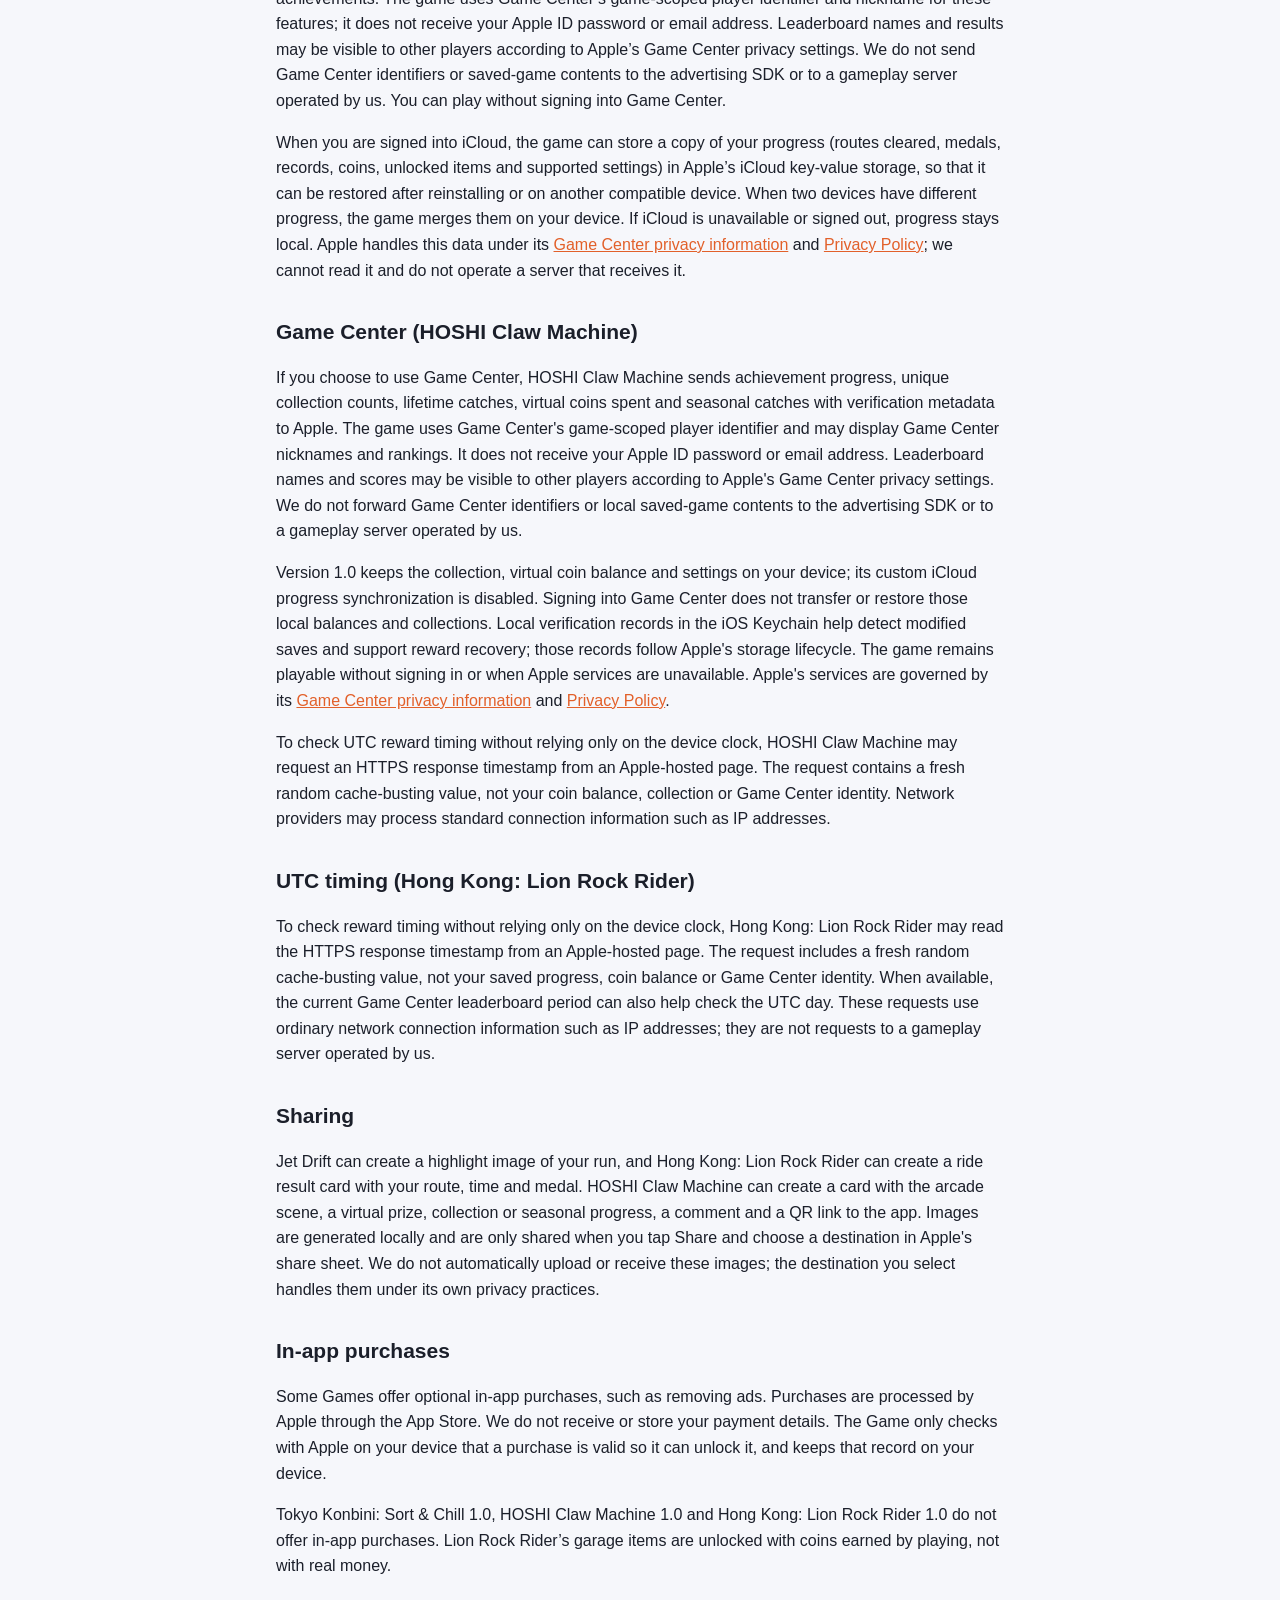
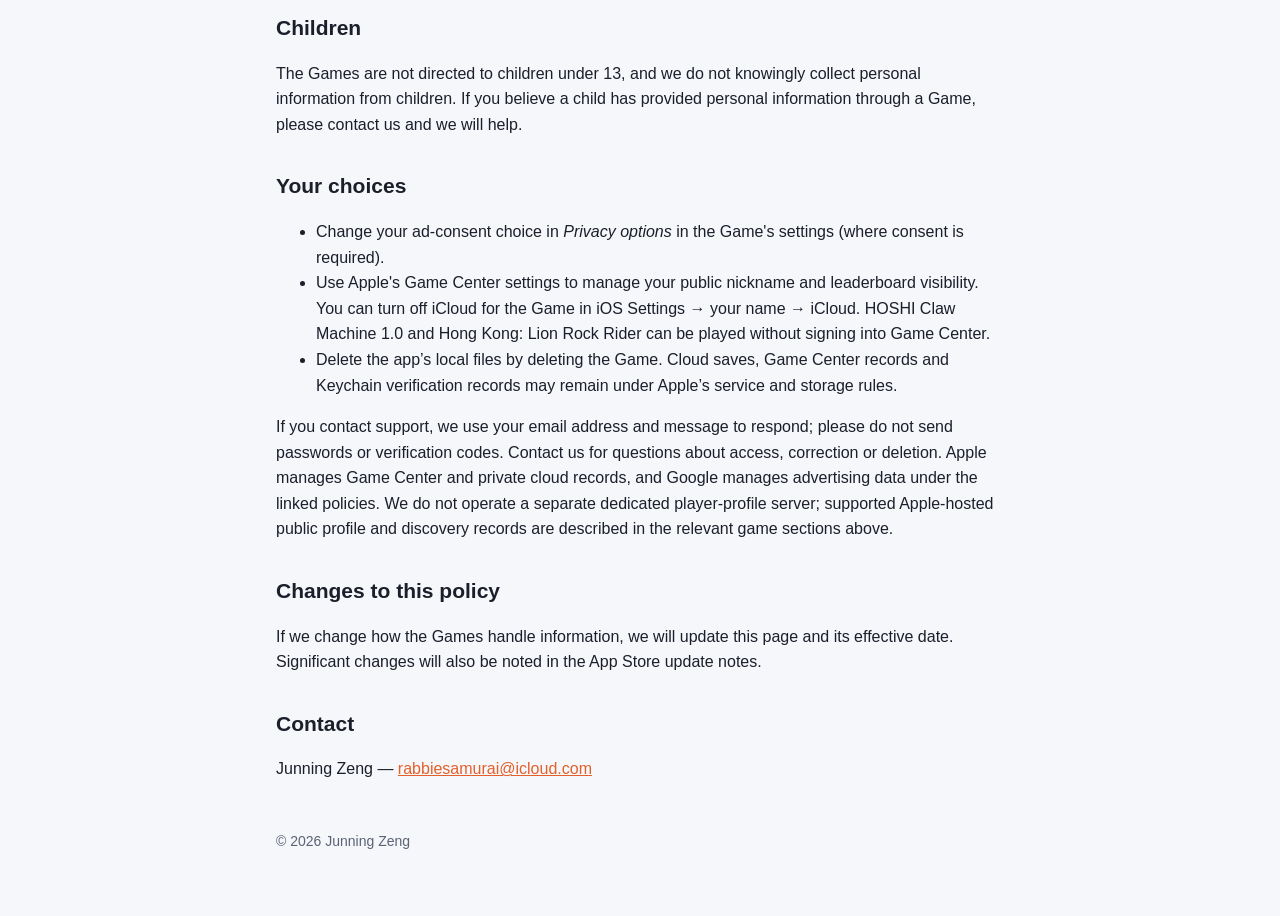
==== commit 9c8e978f: "Align Pickup Ops privacy and support with current local and online flows Co-Authored-By: Codex <code" ====
--- a/privacy.html
+++ b/privacy.html
@@ -30,10 +30,11 @@
   <p><strong>Tokyo Konbini: Sort &amp; Chill:</strong> shop progress, inventory, settings, story choices and discovered endings stay on your device. In versions with Quick Sort, unfinished quick rounds are stored separately from the shop box. The game does not create a player account, provide its own cloud-transfer feature or upload these game saves to a gameplay server operated by us. Deleting its local data may remove this progress.</p>
 
   <h2 id="pickup-ops">Pickup Ops Online — matches and local map editing</h2>
-  <p>This game is in development. Online matches use Apple Game Center and GKMatch. Apple and match participants process game-scoped player identifiers, display names, selected modes and maps, player inputs and match state. A participant hosts the match; we do not operate a dedicated match server. Game Center sign-in is required for online play. Local bot matches and map editing do not require an online match.</p>
+  <p>This game is in development. The app attempts Apple Game Center sign-in when it opens. Cancelling or failing sign-in does not prevent supported local bot matches or map editing. Online matches use Game Center and GKMatch: Apple and match participants process game-scoped player identifiers, display names, selected modes and maps, player inputs and match state. In-match quick chat uses fixed phrases; the game keeps a short local display history rather than providing a free-text messaging or cloud-chat service. A participant hosts the match; we do not operate a dedicated match server. Current previews do not submit leaderboard scores or achievements. Apple handles its services under its <a href="https://www.apple.com/legal/privacy/data/en/game-center/">Game Center privacy information</a>.</p>
   <p>Custom maps, imported JSON/TXT content and editor drafts are stored locally. Import uses Apple's system Files picker: the game receives the file you select and does not offer a browser into its internal files. Importing a file does not automatically upload it to an AI service. If you copy a generated prompt into an external AI service, that prompt contains the current map layout and your requested changes; that service handles the submitted information under its own policy.</p>
   <p>Deleting a custom map moves its contents and recovery metadata into a local trash area. A restore interface is not yet available. Deleted maps can therefore remain in the app's local storage; deleting the app removes its local files, subject to any device backup. Online sharing and automatic downloading of workshop maps are postponed.</p>
-  <p>Current development builds use no production advertising or in-app purchases. Advertising and consent features are still being prepared; the advertising sections below apply to builds where those features are enabled. The game does not receive your Apple Account password or verification codes.</p>
+  <p>Some development builds check iCloud account availability through Apple's CloudKit service at startup or on returning to the foreground. This does not back up local maps or progress. The current standard online flow does not use a public custom-map directory or cloud progress synchronization.</p>
+  <p>Production advertising is disabled in the current default release configuration, and the game has no in-app purchases. Development tests may contact Google's consent service and request official demo ads. When enabled, advertising and consent SDKs can process device, connection, interaction and diagnostic information as described below; test ads and non-personalized or restricted processing do not mean that no data is processed. We do not pass Game Center identifiers, match messages or local map contents to the ad SDK. The game does not receive your Apple Account password or verification codes.</p>
 
   <h2 id="robot-fighter">Robot Fighter: Rooftop Clash — online and cloud features</h2>
   <p>This game is in development. Its Apple-hosted online features process Game Center game-scoped player identifiers, Game Center display names, an assigned numeric game ID, robot selections, room membership and availability indicators. Public profiles, leaderboard standings, public verification keys and matchmaking restrictions may be visible to other players through Game Center or CloudKit public records. Individual settlement receipts and saved inventory are private cloud records. We do not receive your Apple Account password or verification codes.</p>
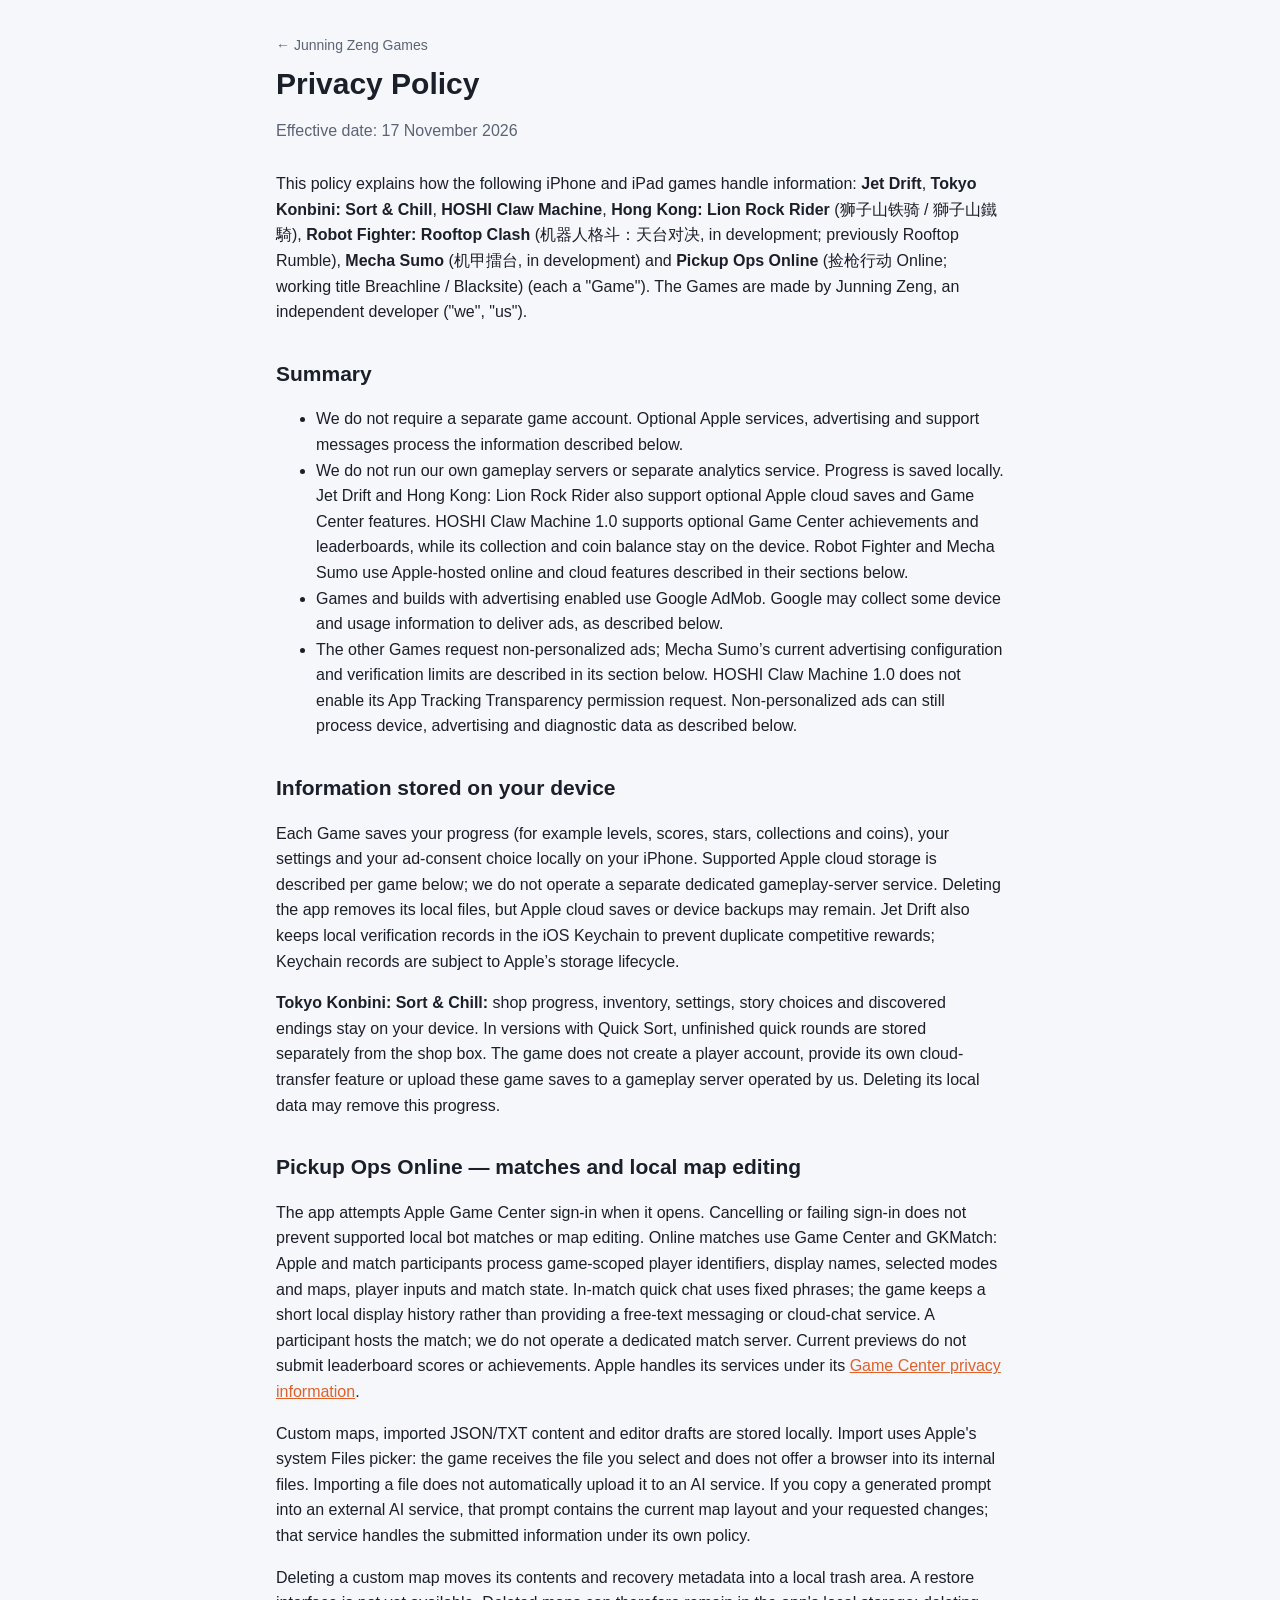
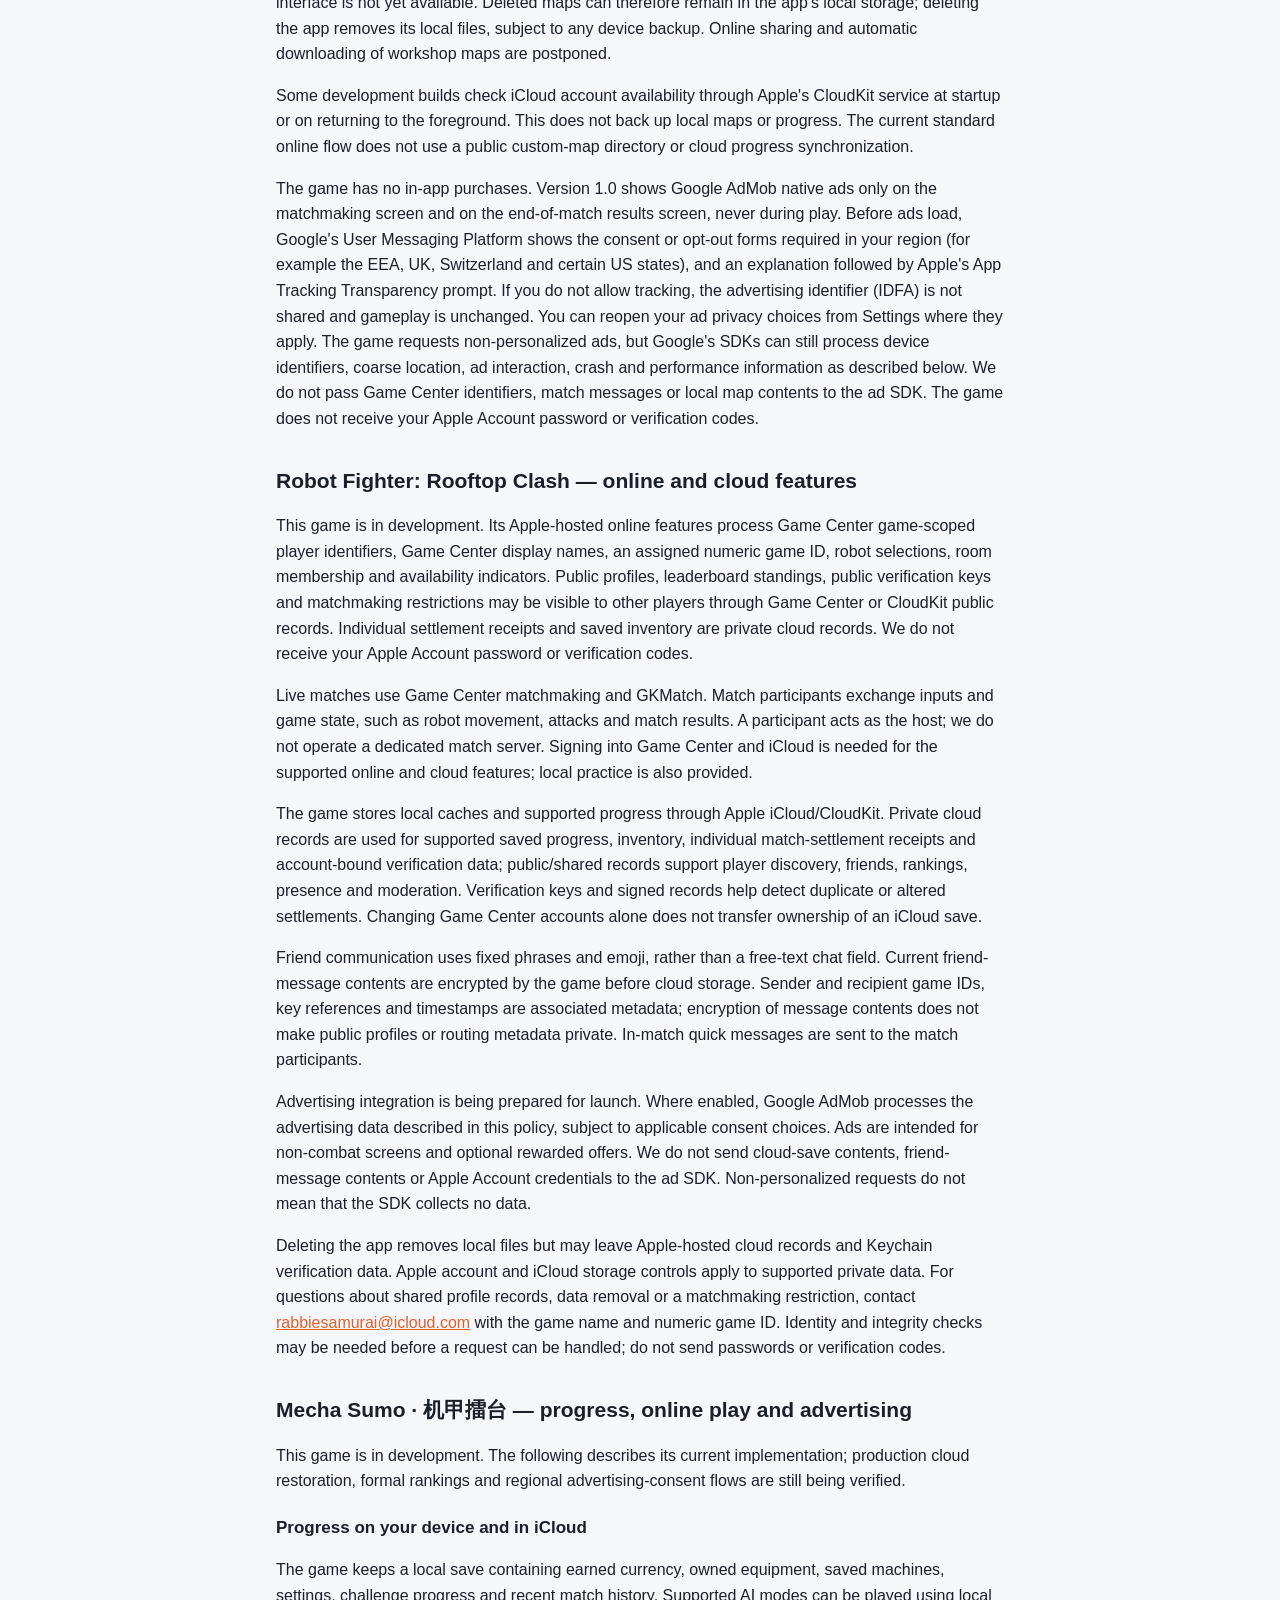
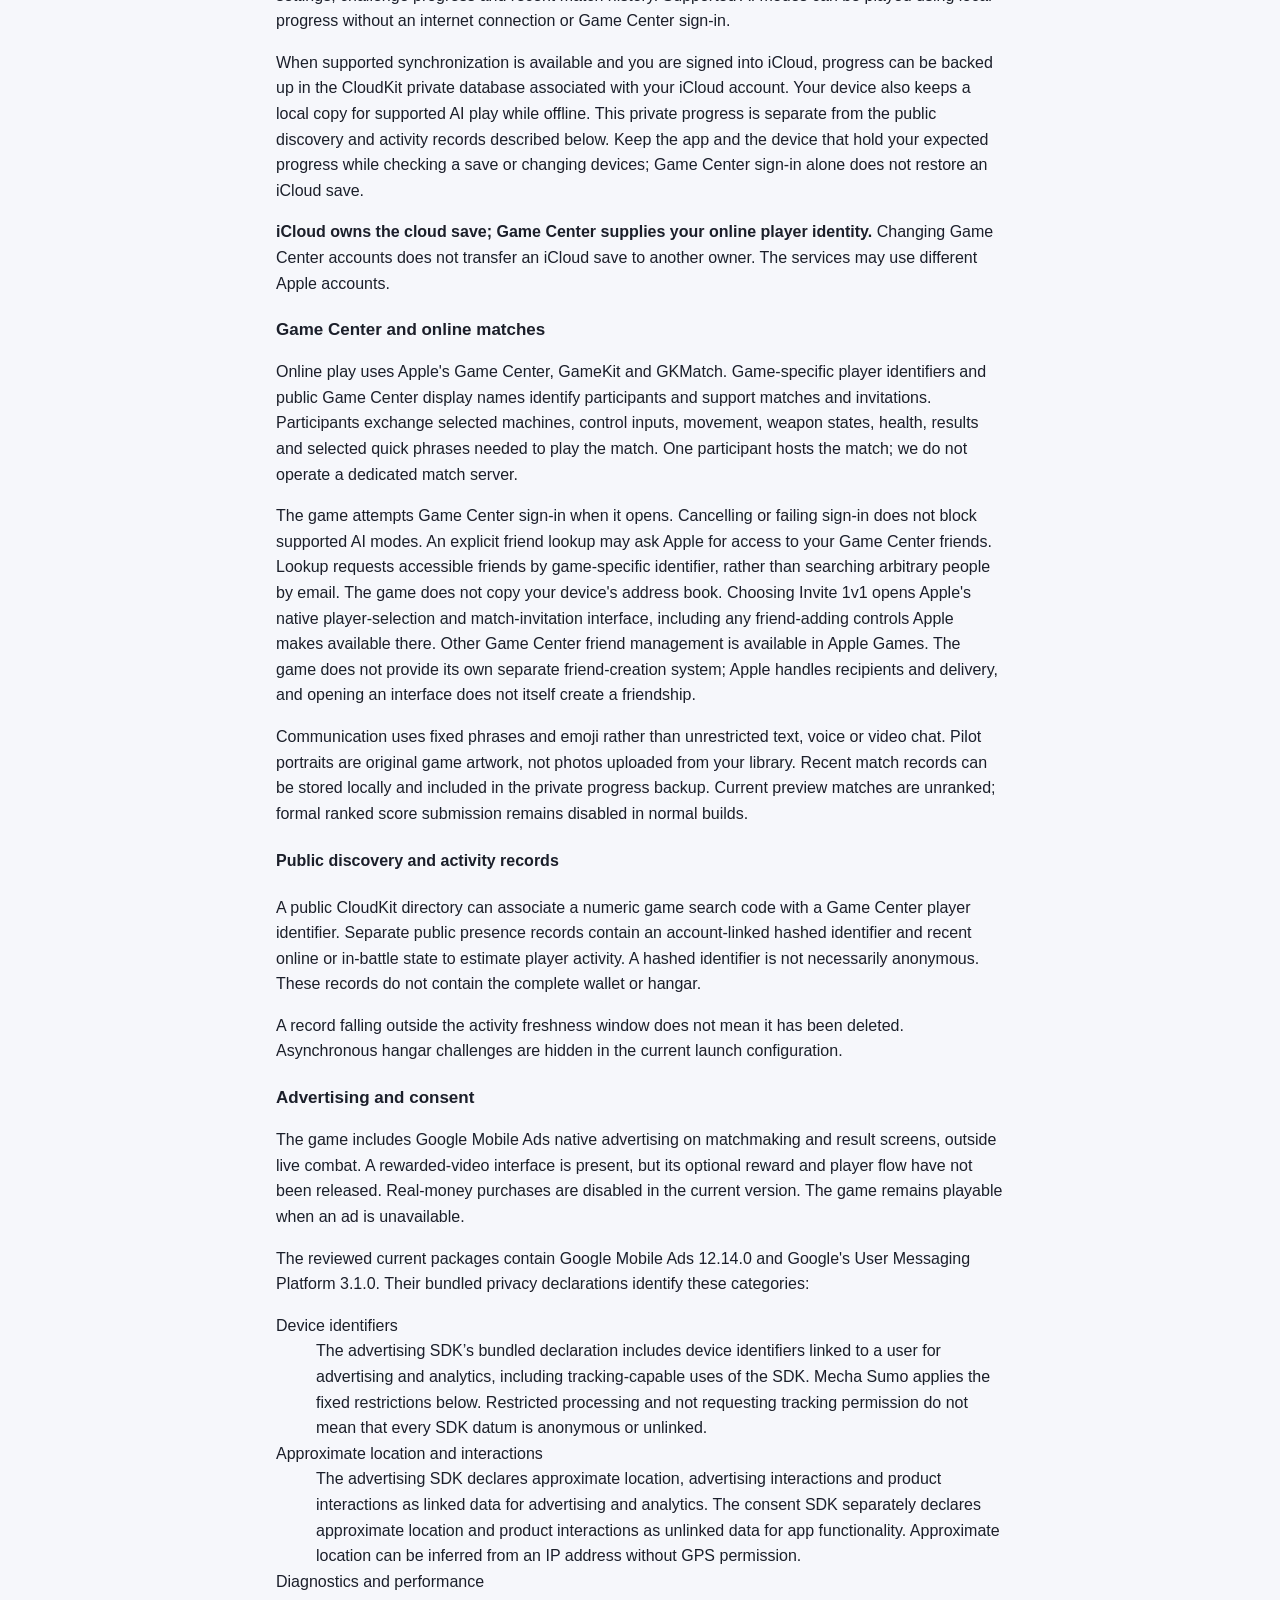
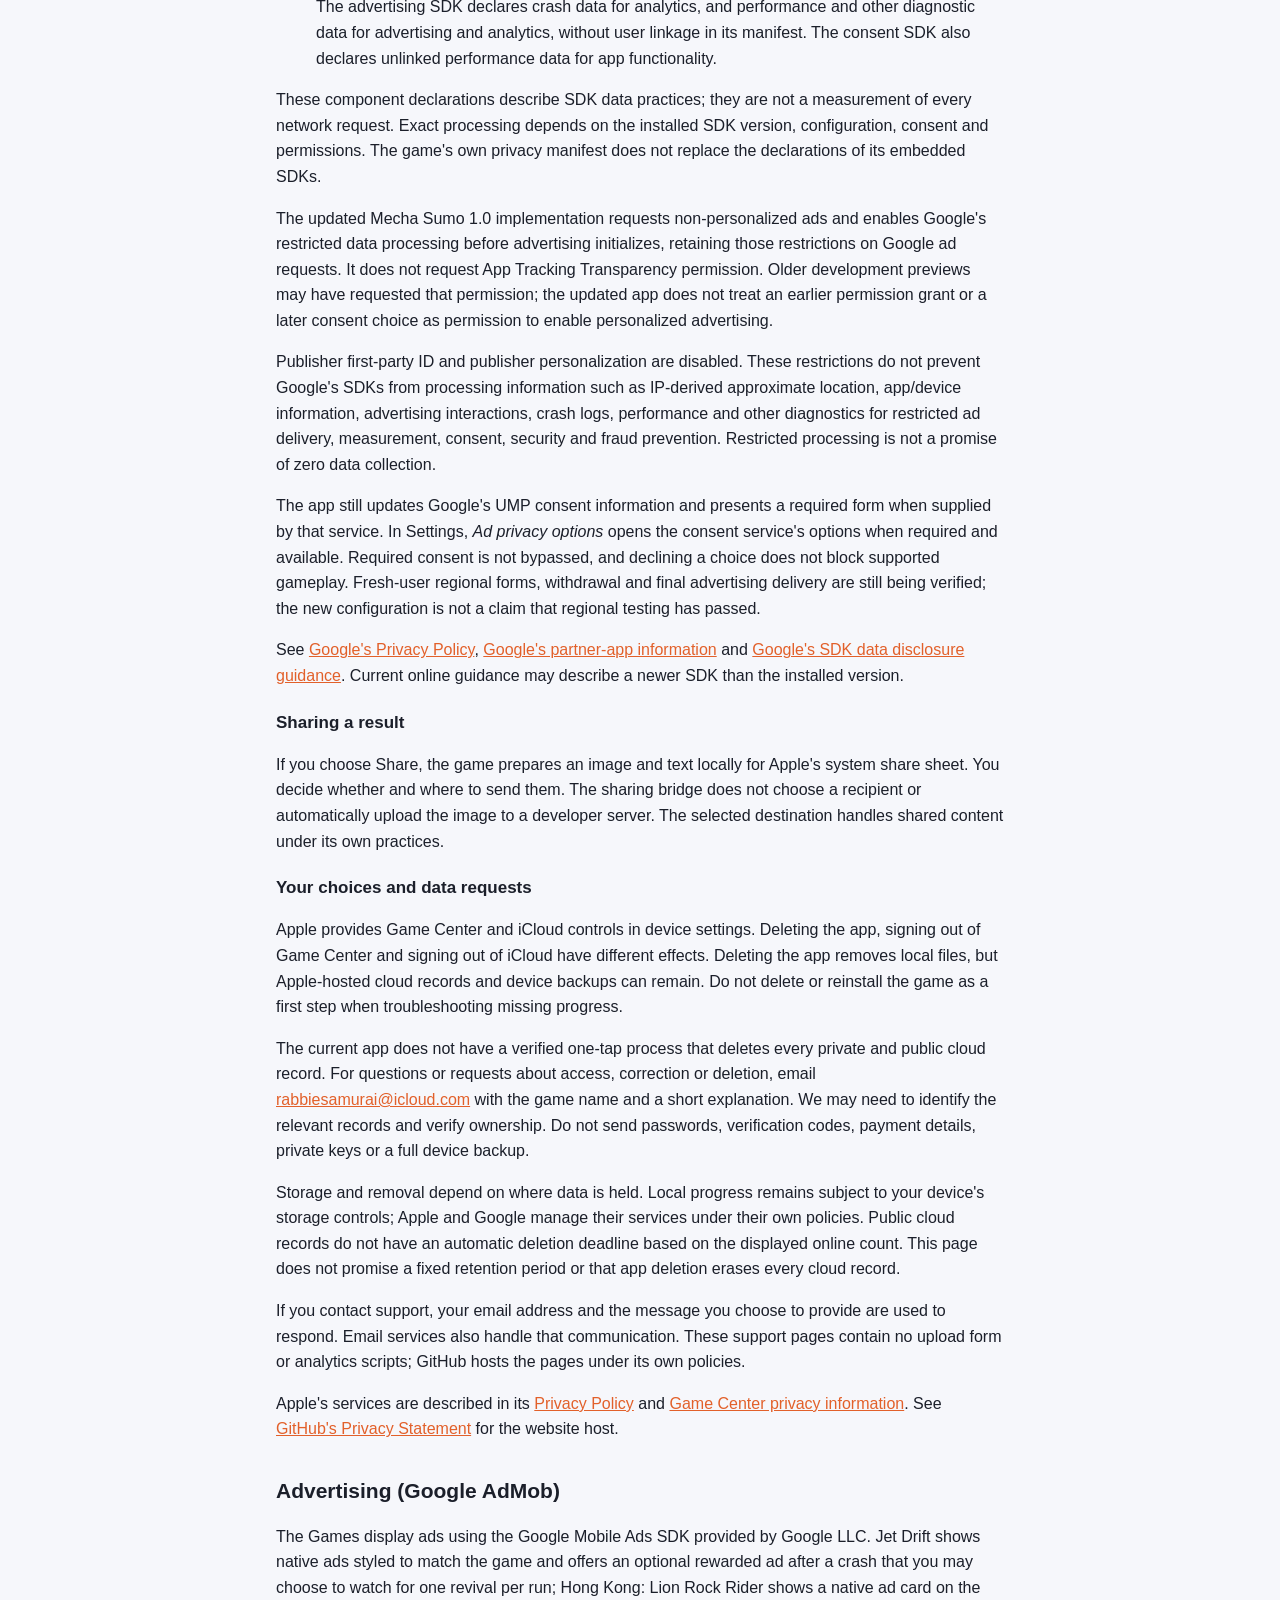
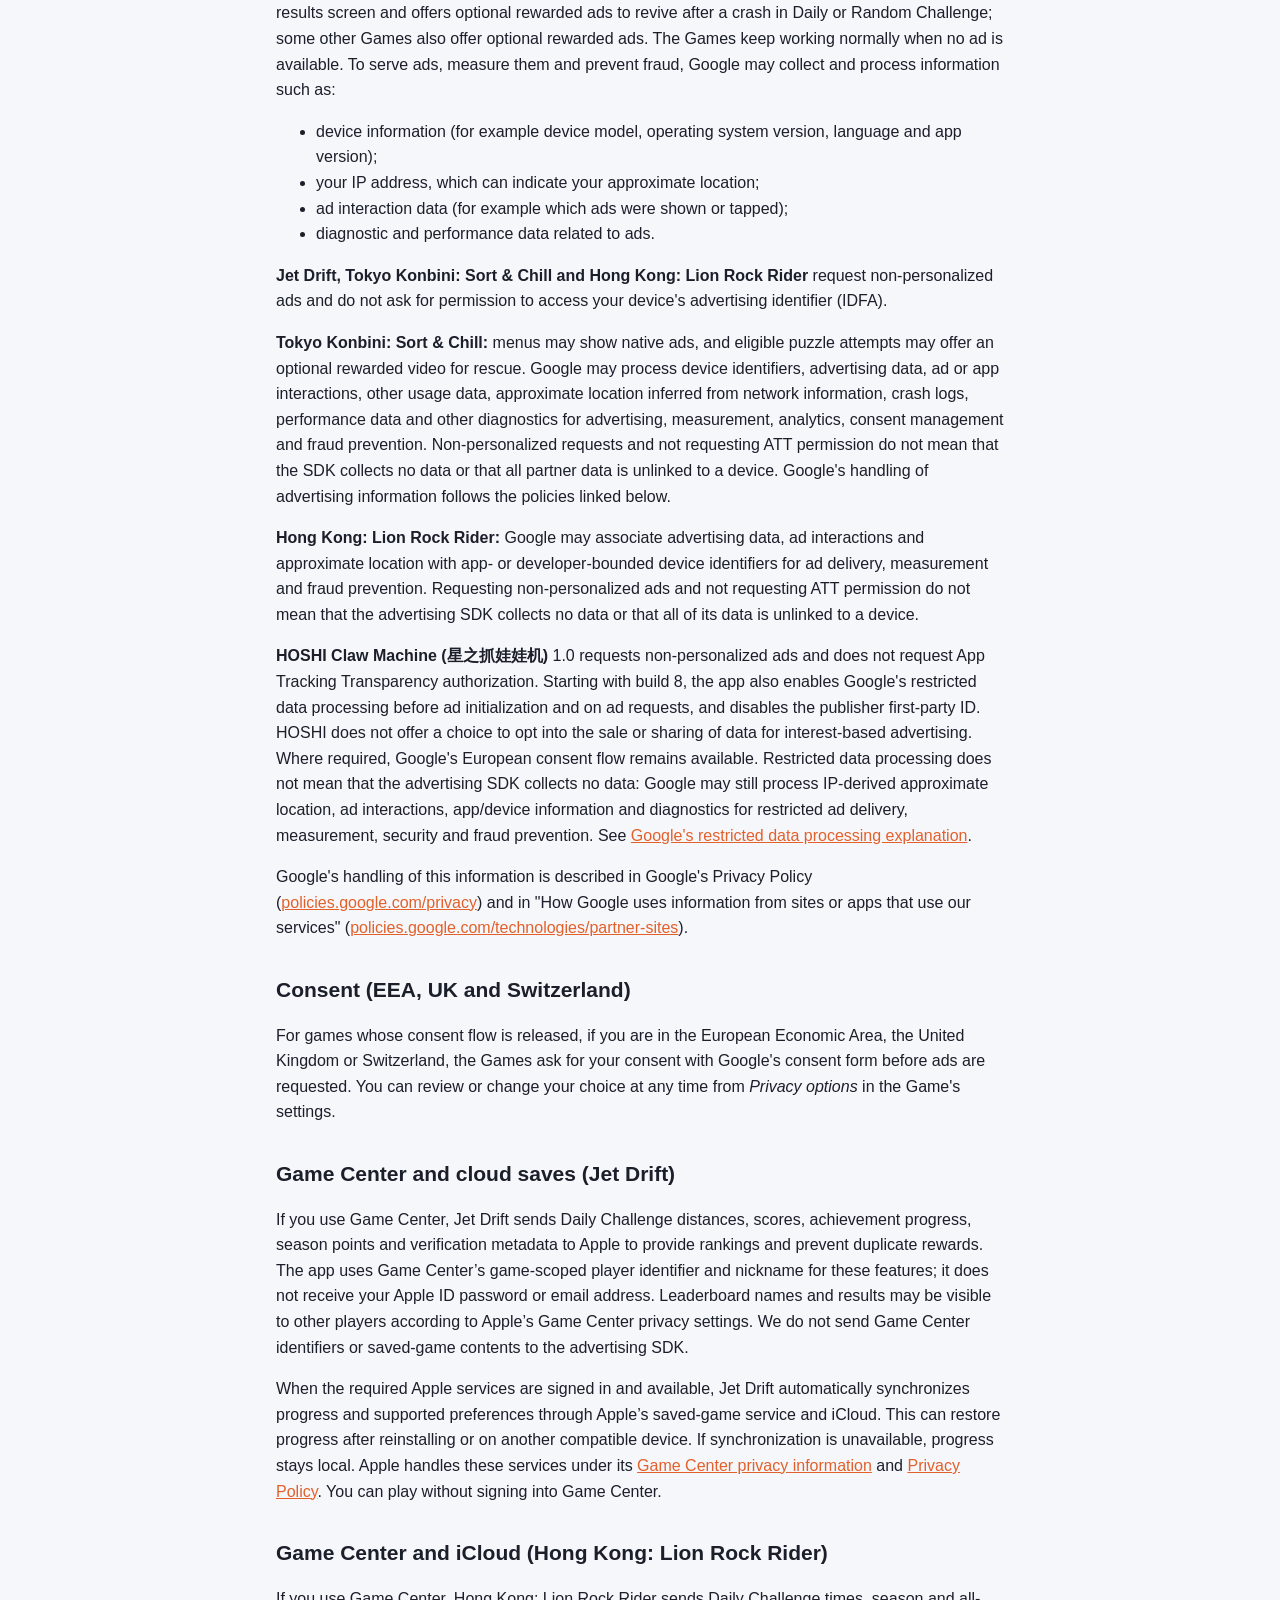
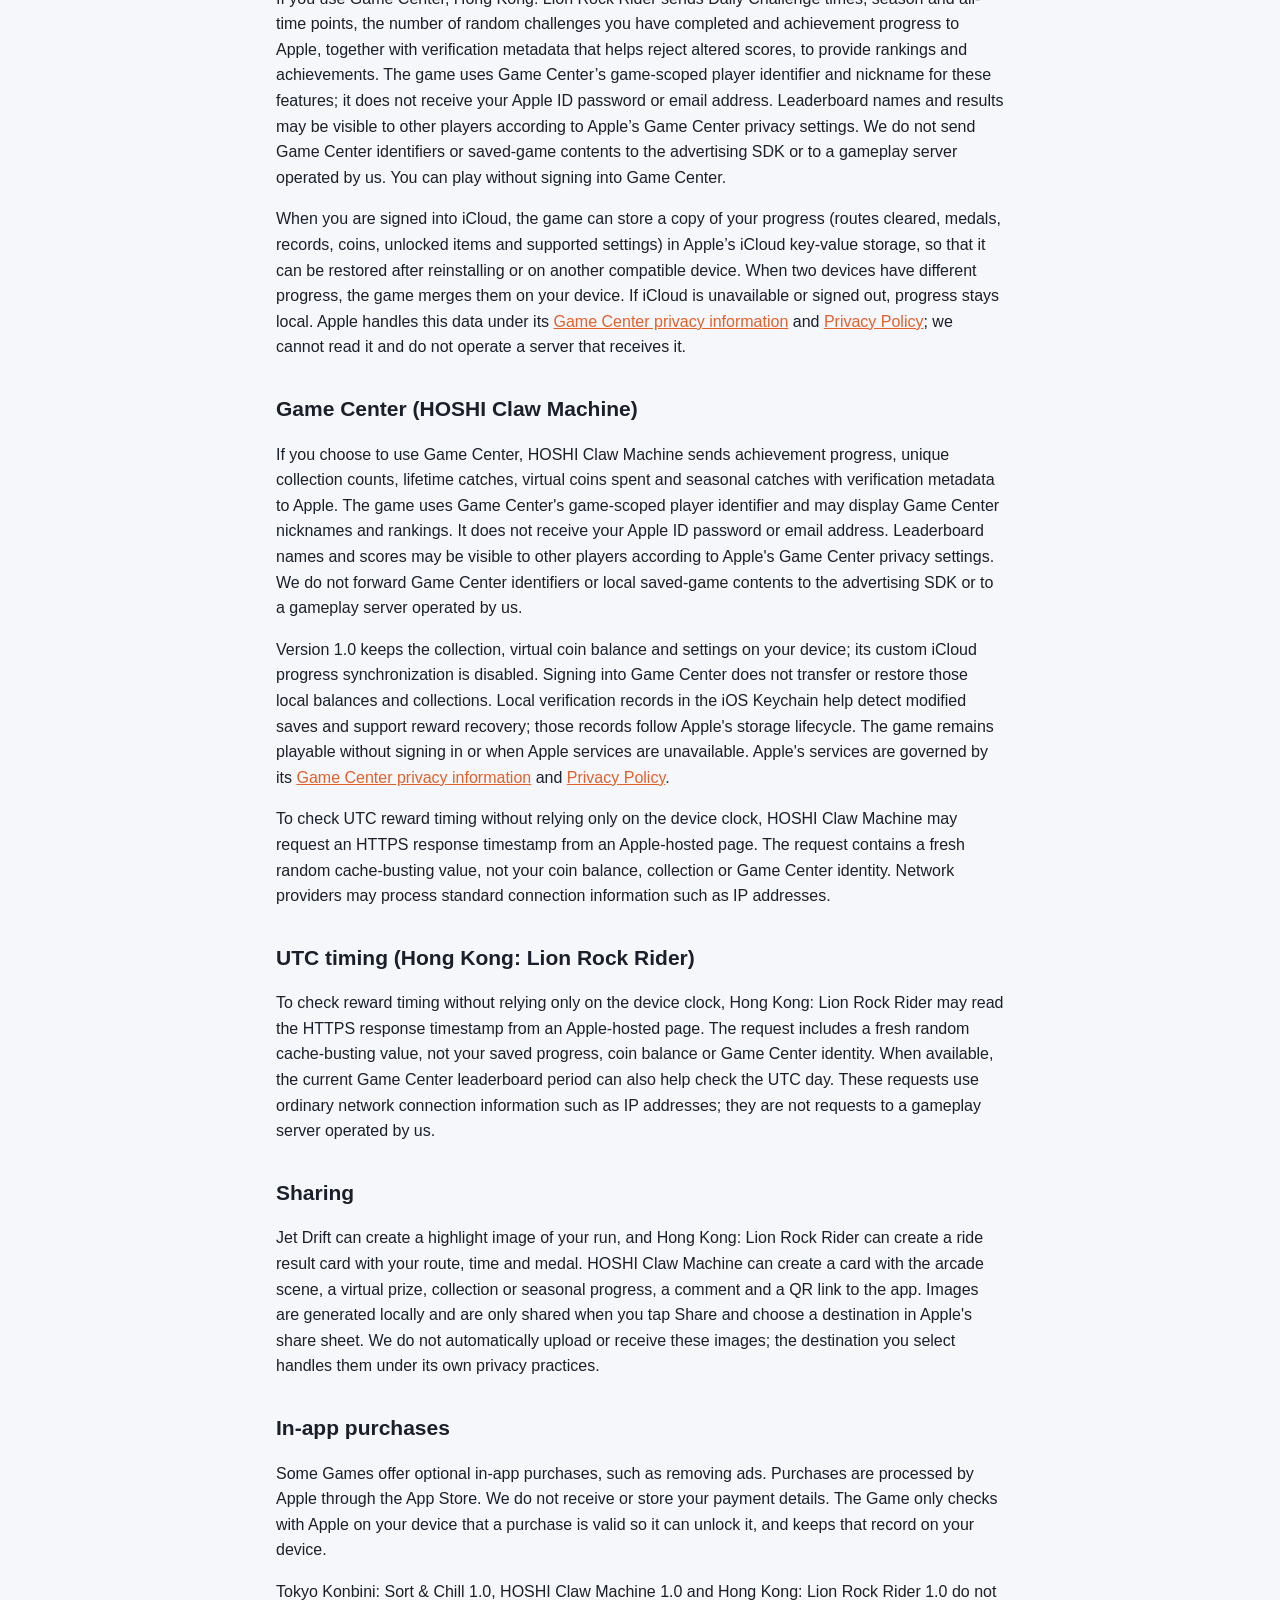
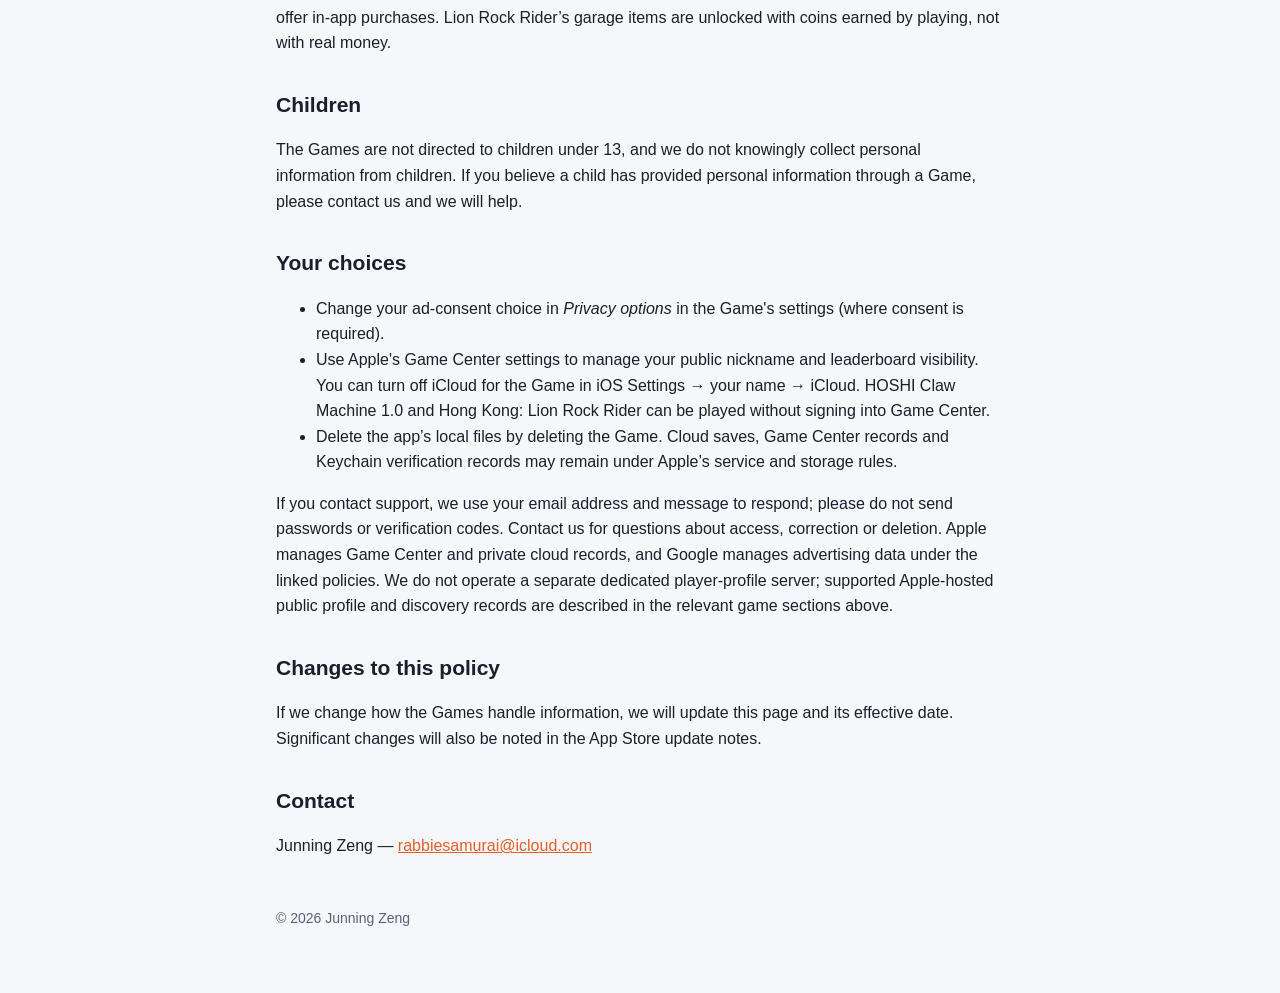
==== commit e0958a34: "Pickup Ops 1.0: describe production native ads, UMP consent and ATT Co-Authored-By: Claude Opus 5.5 " ====
--- a/privacy.html
+++ b/privacy.html
@@ -15,7 +15,7 @@
     <p class="muted">Effective date: 17 November 2026</p>
   </header>
 
-  <p>This policy explains how the following iPhone and iPad games handle information: <strong>Jet Drift</strong>, <strong>Tokyo Konbini: Sort &amp; Chill</strong>, <strong>HOSHI Claw Machine</strong>, <strong>Hong Kong: Lion Rock Rider</strong> (狮子山铁骑 / 獅子山鐵騎), <strong>Robot Fighter: Rooftop Clash</strong> (机器人格斗：天台对决, in development; previously Rooftop Rumble), <strong>Mecha Sumo</strong> (机甲擂台, in development) and <strong>Pickup Ops Online</strong> (捡枪行动 Online, in development; working title Breachline / Blacksite) (each a "Game"). The Games are made by Junning Zeng, an independent developer ("we", "us").</p>
+  <p>This policy explains how the following iPhone and iPad games handle information: <strong>Jet Drift</strong>, <strong>Tokyo Konbini: Sort &amp; Chill</strong>, <strong>HOSHI Claw Machine</strong>, <strong>Hong Kong: Lion Rock Rider</strong> (狮子山铁骑 / 獅子山鐵騎), <strong>Robot Fighter: Rooftop Clash</strong> (机器人格斗：天台对决, in development; previously Rooftop Rumble), <strong>Mecha Sumo</strong> (机甲擂台, in development) and <strong>Pickup Ops Online</strong> (捡枪行动 Online; working title Breachline / Blacksite) (each a "Game"). The Games are made by Junning Zeng, an independent developer ("we", "us").</p>
 
   <h2>Summary</h2>
   <ul>
@@ -30,11 +30,11 @@
   <p><strong>Tokyo Konbini: Sort &amp; Chill:</strong> shop progress, inventory, settings, story choices and discovered endings stay on your device. In versions with Quick Sort, unfinished quick rounds are stored separately from the shop box. The game does not create a player account, provide its own cloud-transfer feature or upload these game saves to a gameplay server operated by us. Deleting its local data may remove this progress.</p>
 
   <h2 id="pickup-ops">Pickup Ops Online — matches and local map editing</h2>
-  <p>This game is in development. The app attempts Apple Game Center sign-in when it opens. Cancelling or failing sign-in does not prevent supported local bot matches or map editing. Online matches use Game Center and GKMatch: Apple and match participants process game-scoped player identifiers, display names, selected modes and maps, player inputs and match state. In-match quick chat uses fixed phrases; the game keeps a short local display history rather than providing a free-text messaging or cloud-chat service. A participant hosts the match; we do not operate a dedicated match server. Current previews do not submit leaderboard scores or achievements. Apple handles its services under its <a href="https://www.apple.com/legal/privacy/data/en/game-center/">Game Center privacy information</a>.</p>
+  <p>The app attempts Apple Game Center sign-in when it opens. Cancelling or failing sign-in does not prevent supported local bot matches or map editing. Online matches use Game Center and GKMatch: Apple and match participants process game-scoped player identifiers, display names, selected modes and maps, player inputs and match state. In-match quick chat uses fixed phrases; the game keeps a short local display history rather than providing a free-text messaging or cloud-chat service. A participant hosts the match; we do not operate a dedicated match server. Current previews do not submit leaderboard scores or achievements. Apple handles its services under its <a href="https://www.apple.com/legal/privacy/data/en/game-center/">Game Center privacy information</a>.</p>
   <p>Custom maps, imported JSON/TXT content and editor drafts are stored locally. Import uses Apple's system Files picker: the game receives the file you select and does not offer a browser into its internal files. Importing a file does not automatically upload it to an AI service. If you copy a generated prompt into an external AI service, that prompt contains the current map layout and your requested changes; that service handles the submitted information under its own policy.</p>
   <p>Deleting a custom map moves its contents and recovery metadata into a local trash area. A restore interface is not yet available. Deleted maps can therefore remain in the app's local storage; deleting the app removes its local files, subject to any device backup. Online sharing and automatic downloading of workshop maps are postponed.</p>
   <p>Some development builds check iCloud account availability through Apple's CloudKit service at startup or on returning to the foreground. This does not back up local maps or progress. The current standard online flow does not use a public custom-map directory or cloud progress synchronization.</p>
-  <p>Production advertising is disabled in the current default release configuration, and the game has no in-app purchases. Development tests may contact Google's consent service and request official demo ads. When enabled, advertising and consent SDKs can process device, connection, interaction and diagnostic information as described below; test ads and non-personalized or restricted processing do not mean that no data is processed. We do not pass Game Center identifiers, match messages or local map contents to the ad SDK. The game does not receive your Apple Account password or verification codes.</p>
+  <p>The game has no in-app purchases. Version 1.0 shows Google AdMob native ads only on the matchmaking screen and on the end-of-match results screen, never during play. Before ads load, Google's User Messaging Platform shows the consent or opt-out forms required in your region (for example the EEA, UK, Switzerland and certain US states), and an explanation followed by Apple's App Tracking Transparency prompt. If you do not allow tracking, the advertising identifier (IDFA) is not shared and gameplay is unchanged. You can reopen your ad privacy choices from Settings where they apply. The game requests non-personalized ads, but Google's SDKs can still process device identifiers, coarse location, ad interaction, crash and performance information as described below. We do not pass Game Center identifiers, match messages or local map contents to the ad SDK. The game does not receive your Apple Account password or verification codes.</p>
 
   <h2 id="robot-fighter">Robot Fighter: Rooftop Clash — online and cloud features</h2>
   <p>This game is in development. Its Apple-hosted online features process Game Center game-scoped player identifiers, Game Center display names, an assigned numeric game ID, robot selections, room membership and availability indicators. Public profiles, leaderboard standings, public verification keys and matchmaking restrictions may be visible to other players through Game Center or CloudKit public records. Individual settlement receipts and saved inventory are private cloud records. We do not receive your Apple Account password or verification codes.</p>
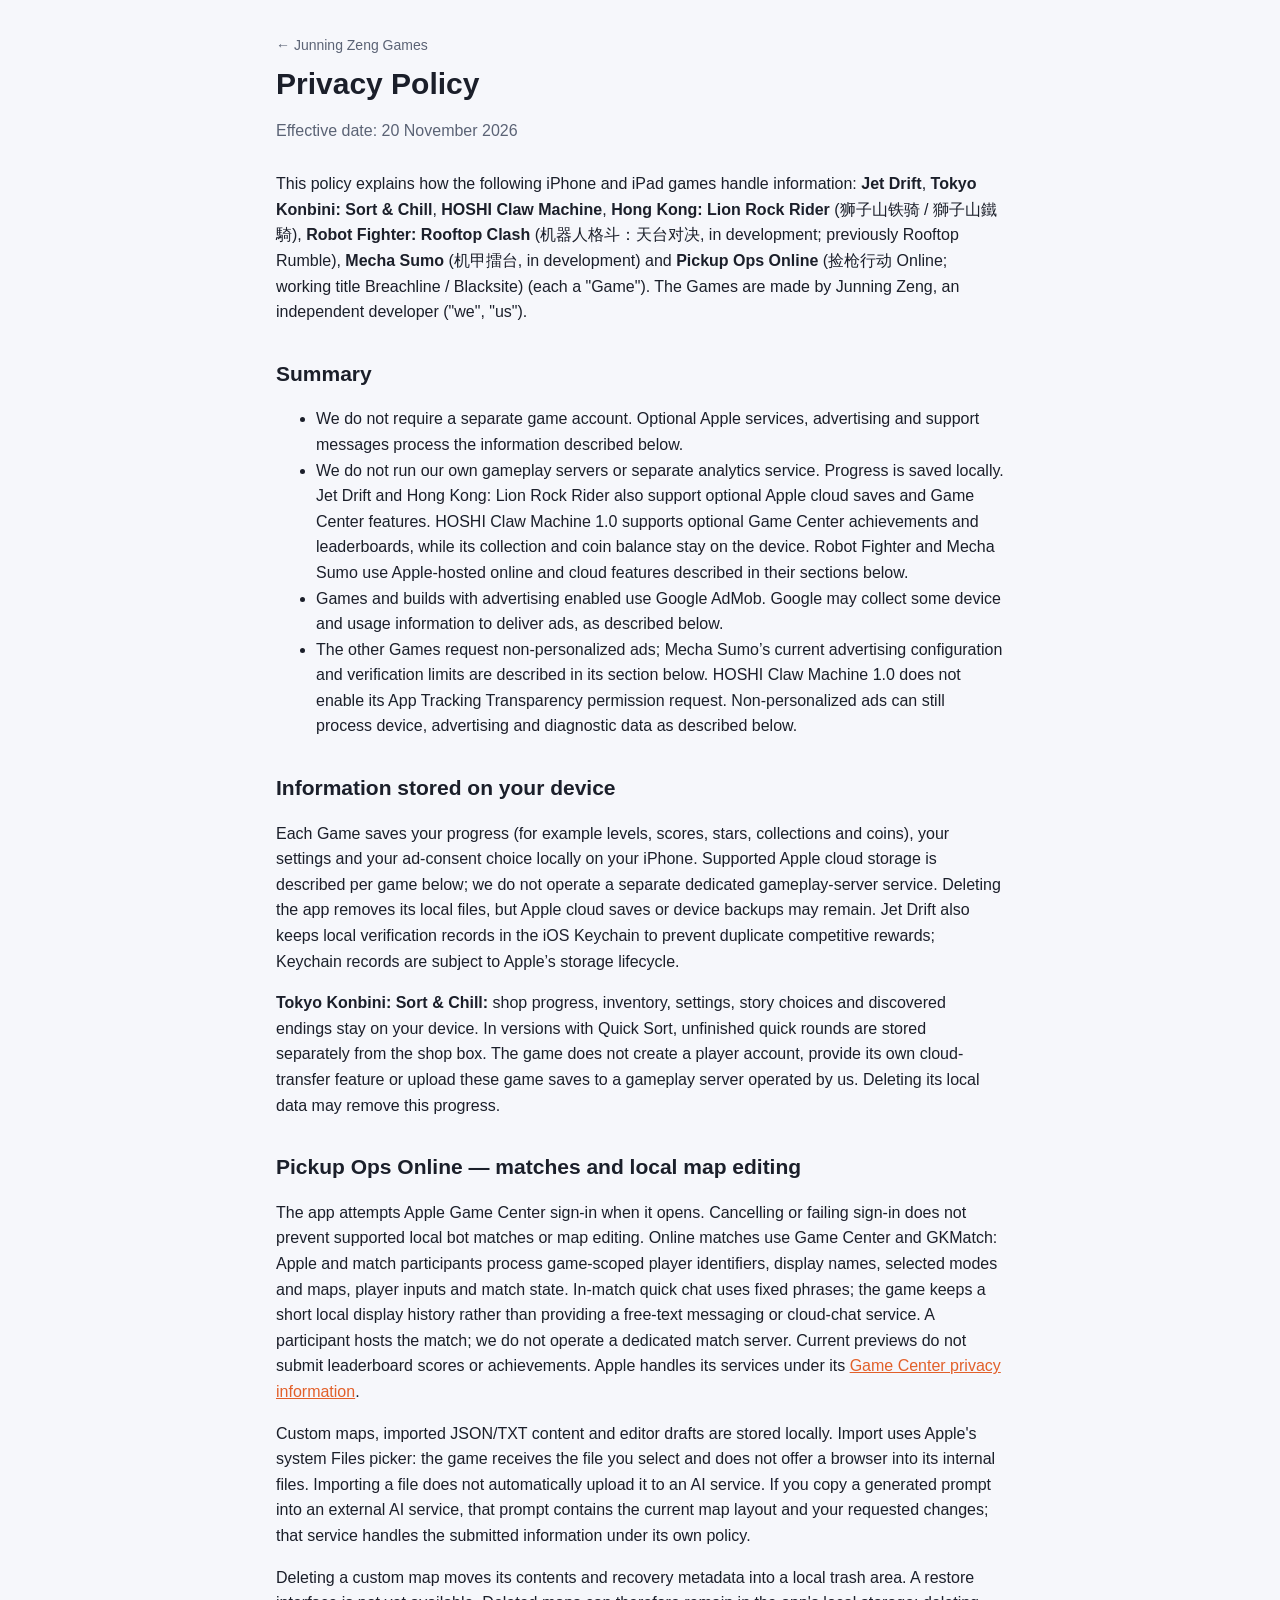
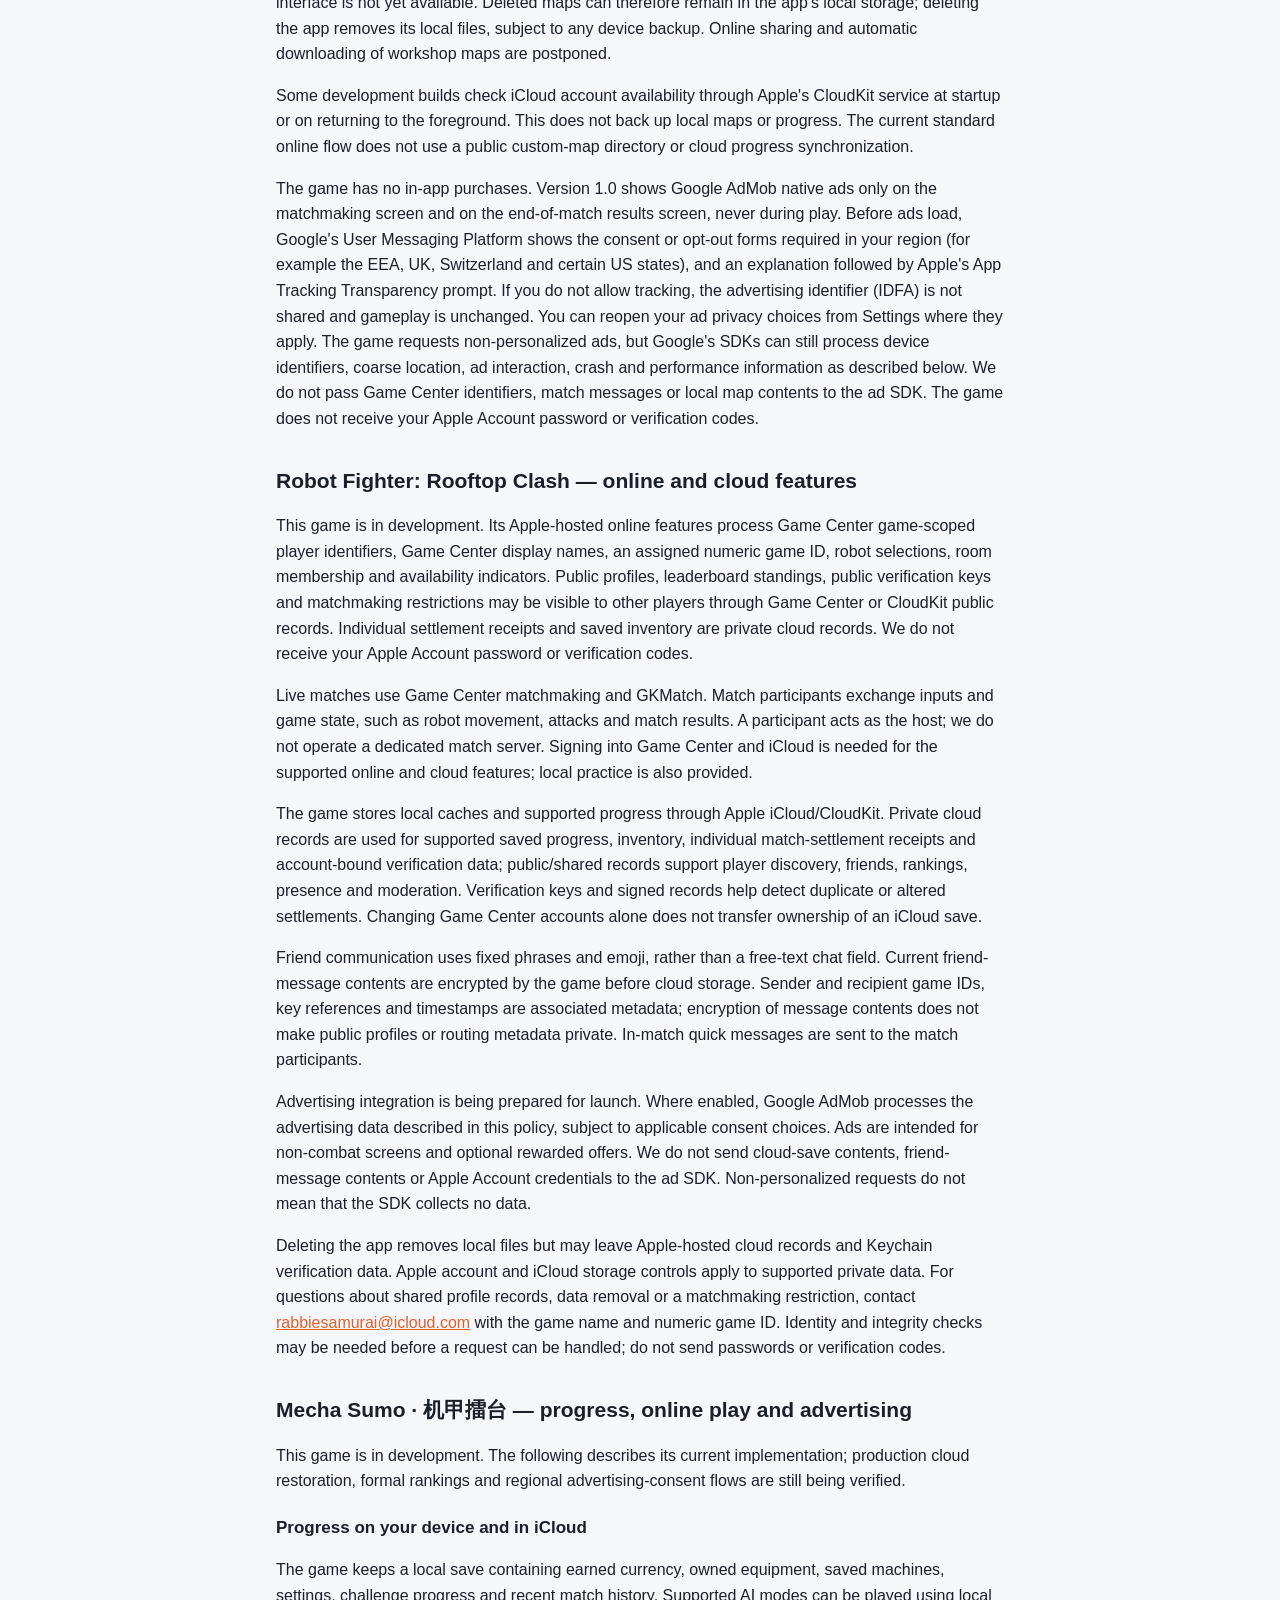
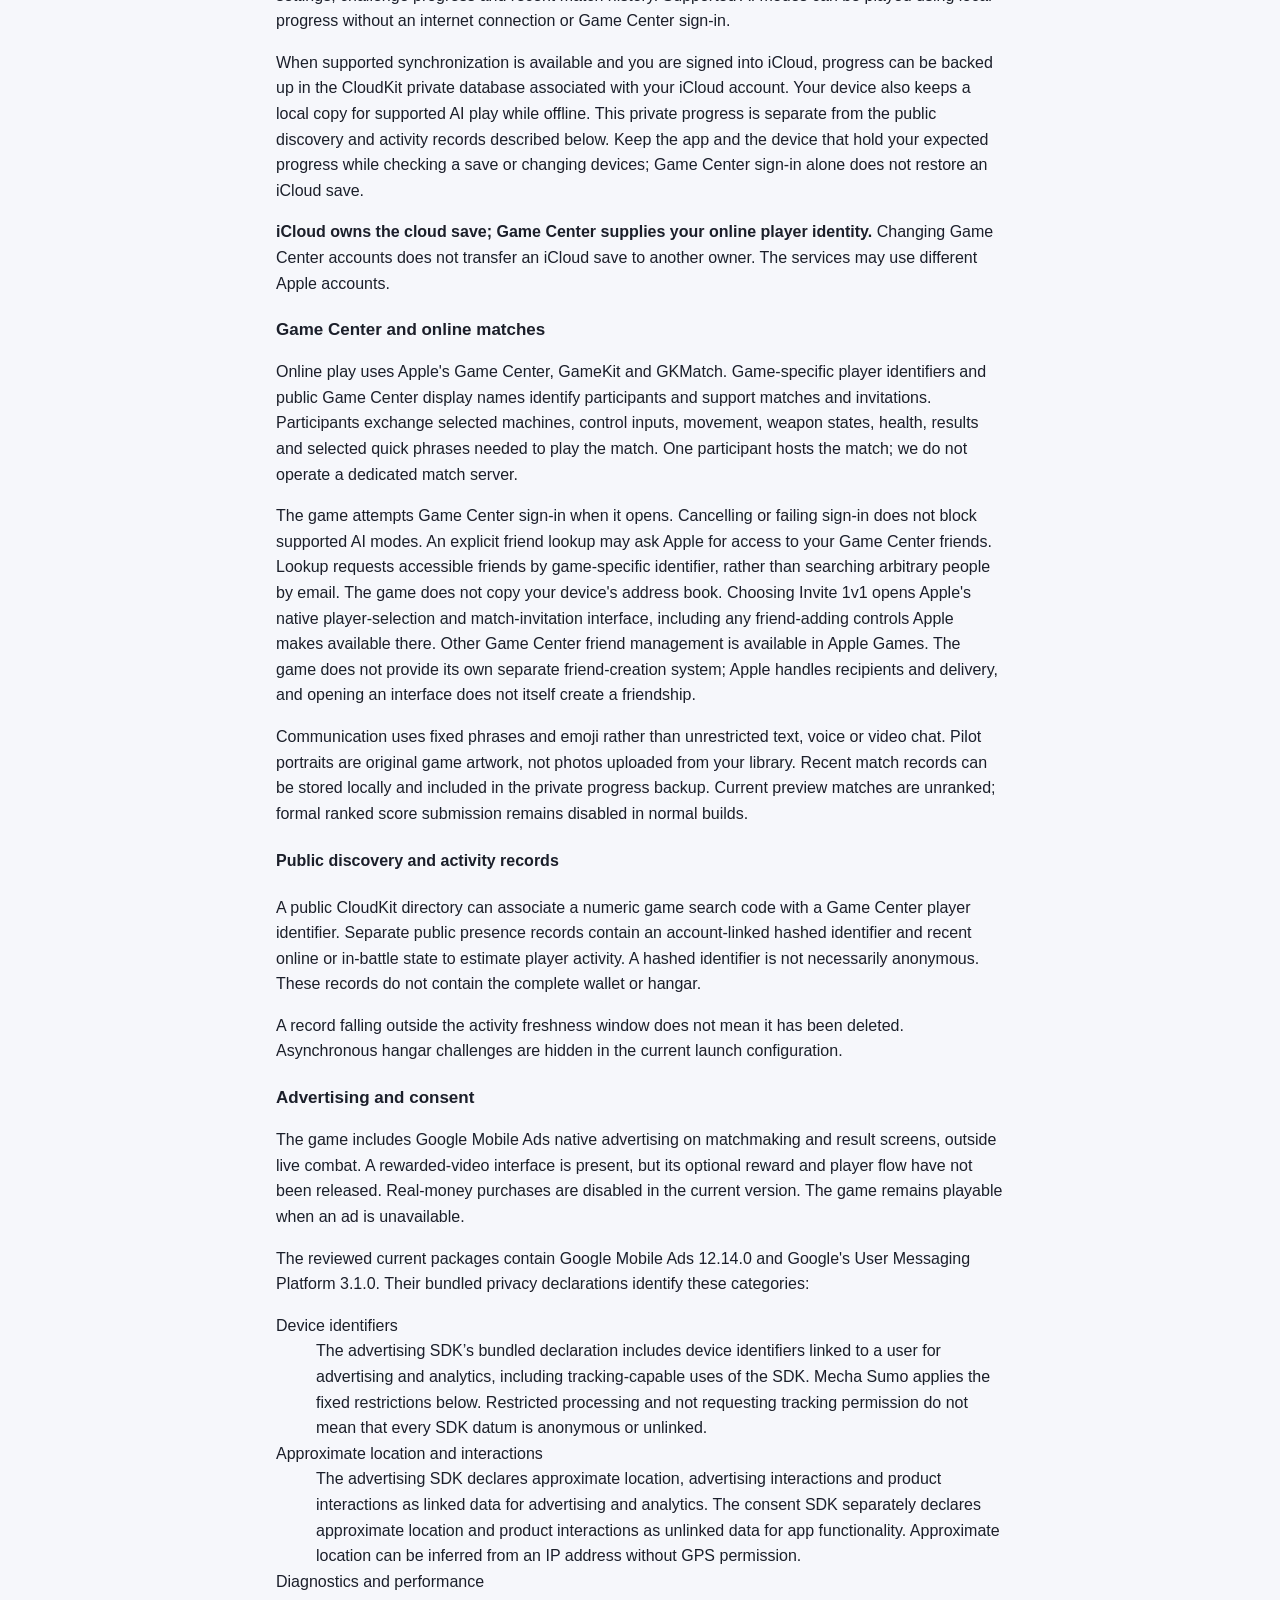
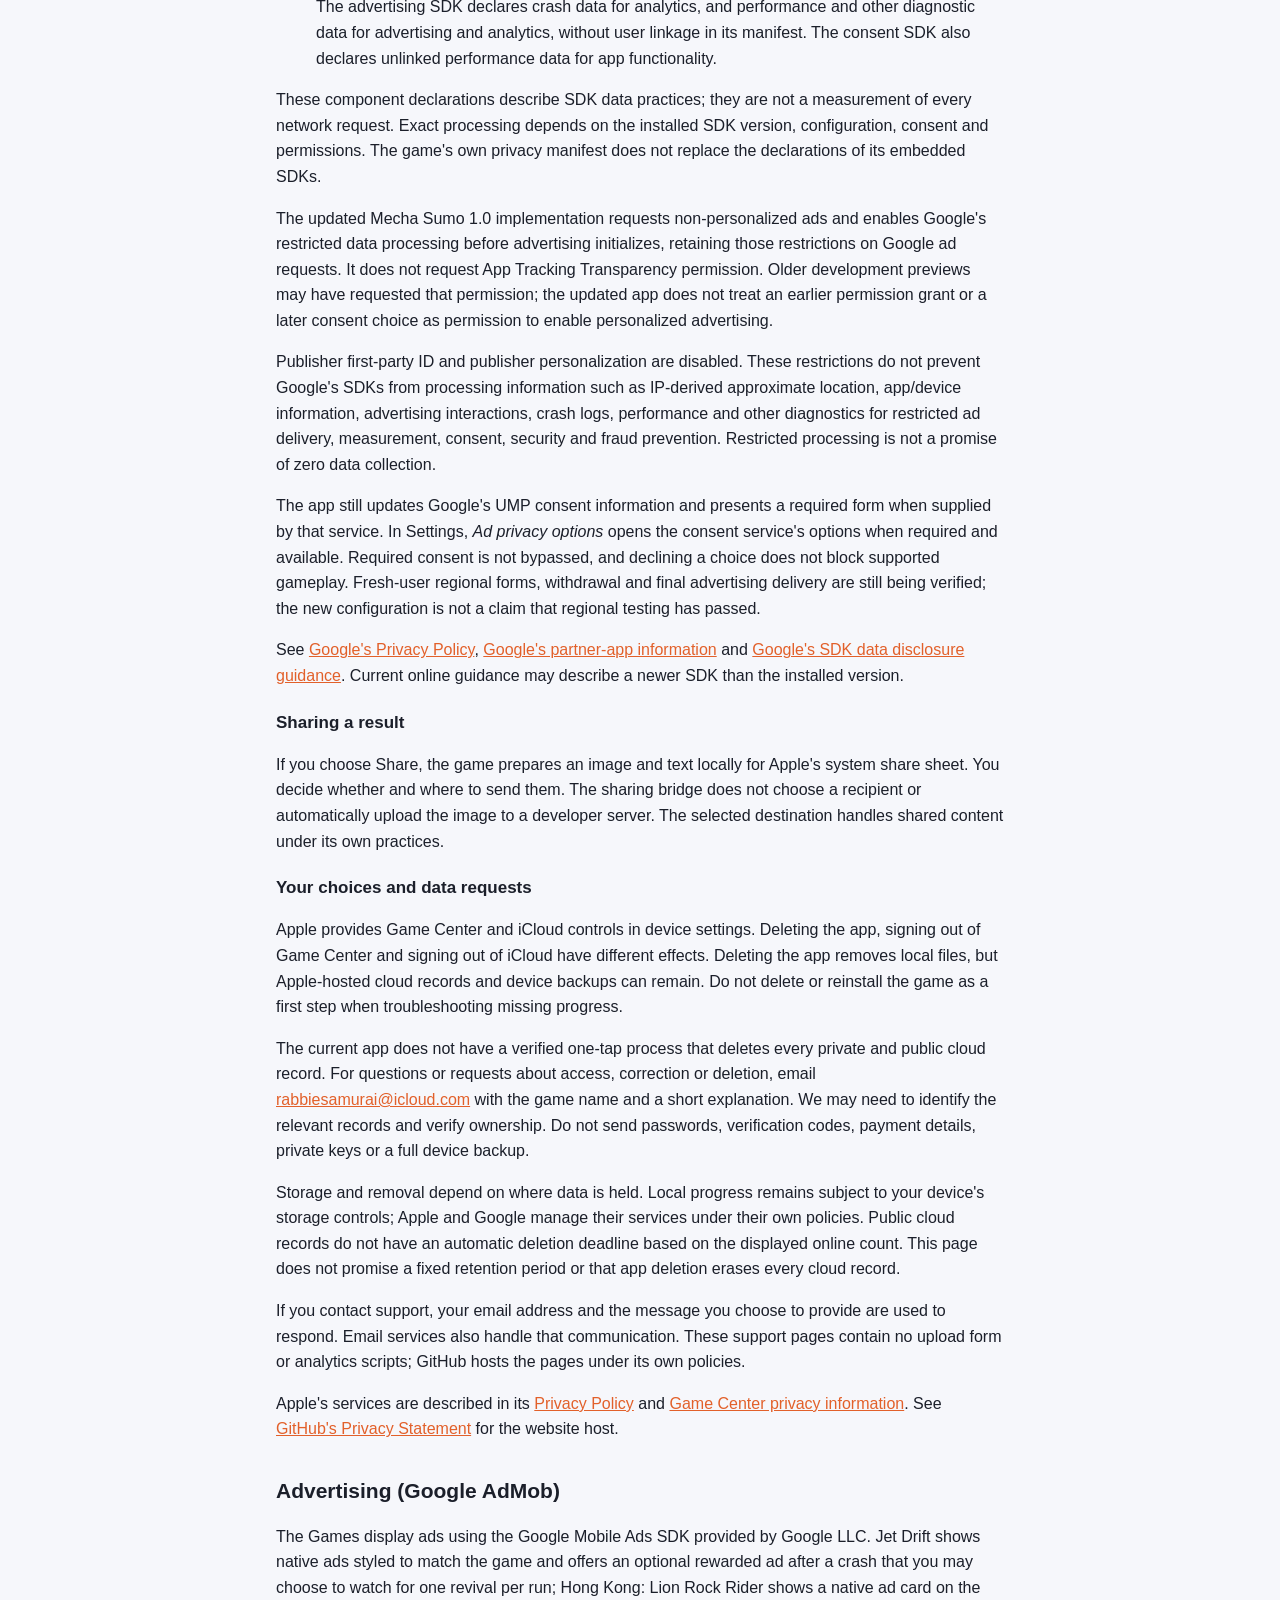
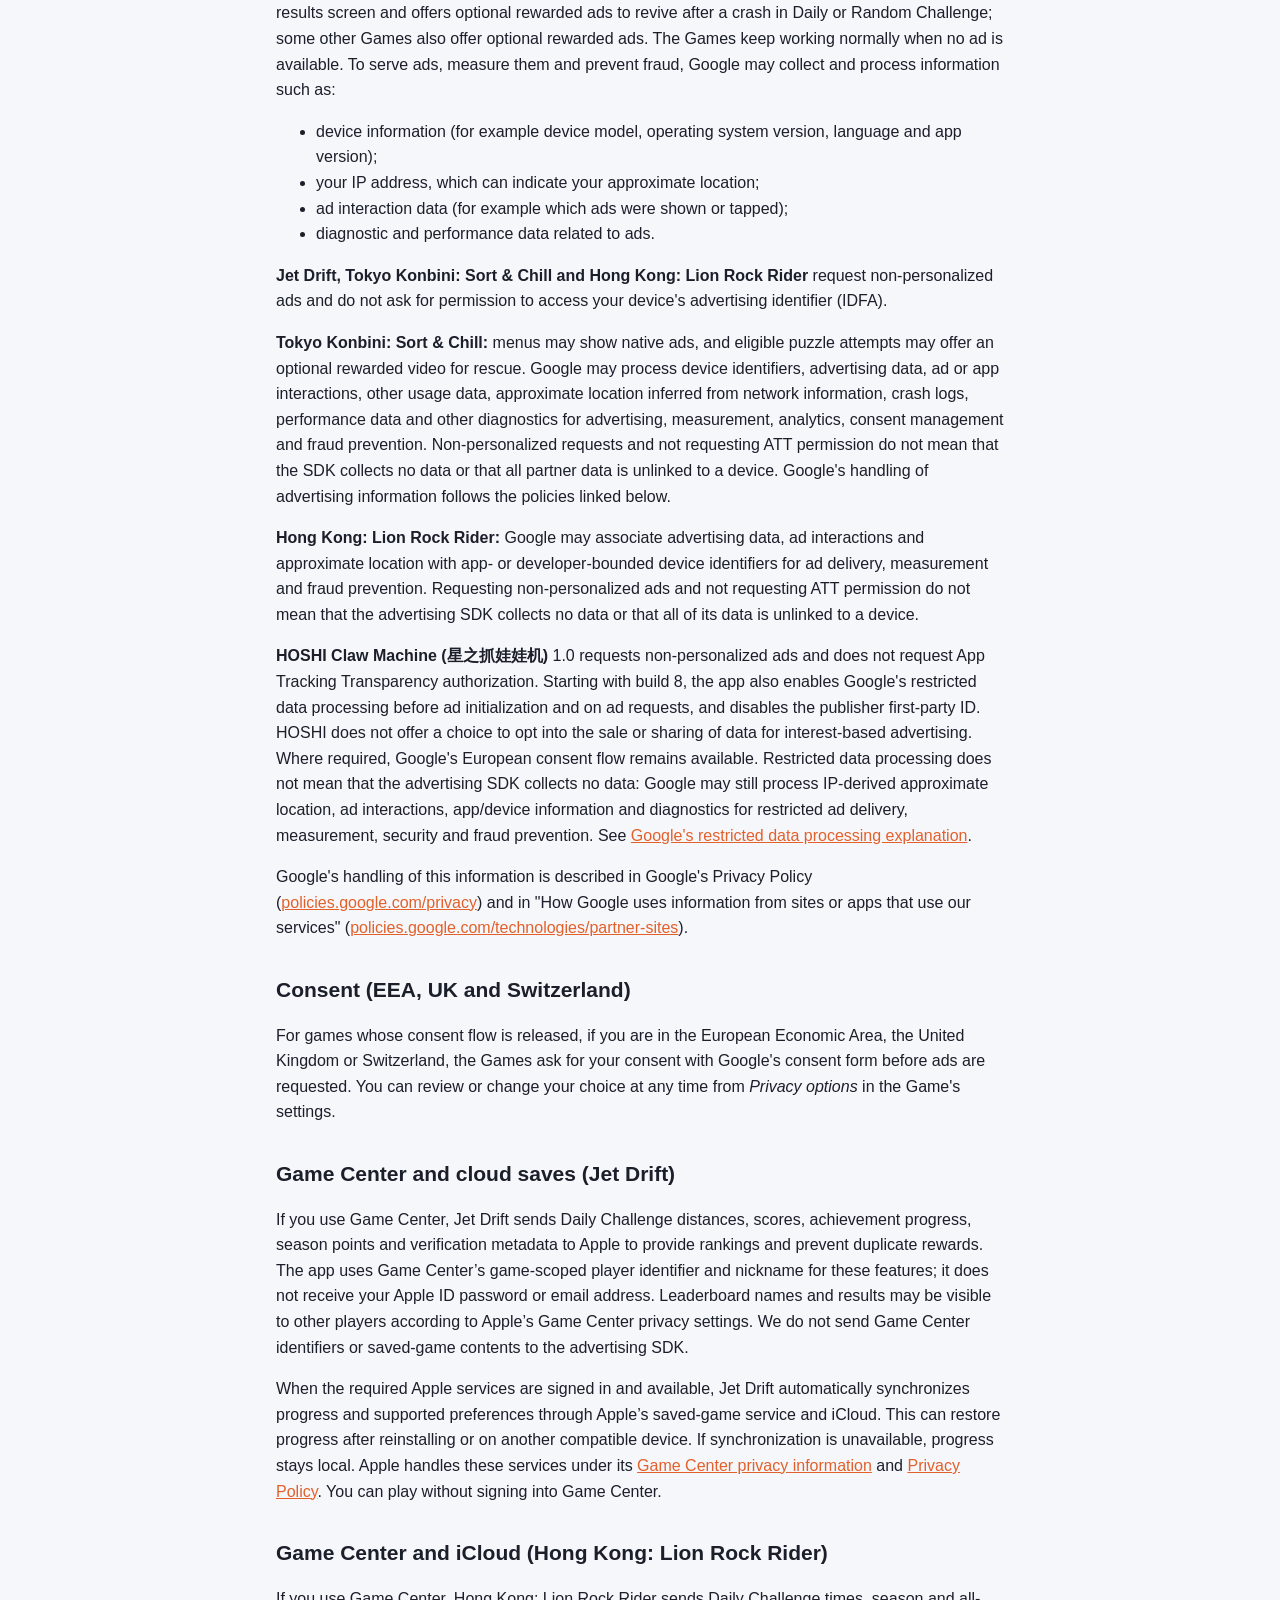
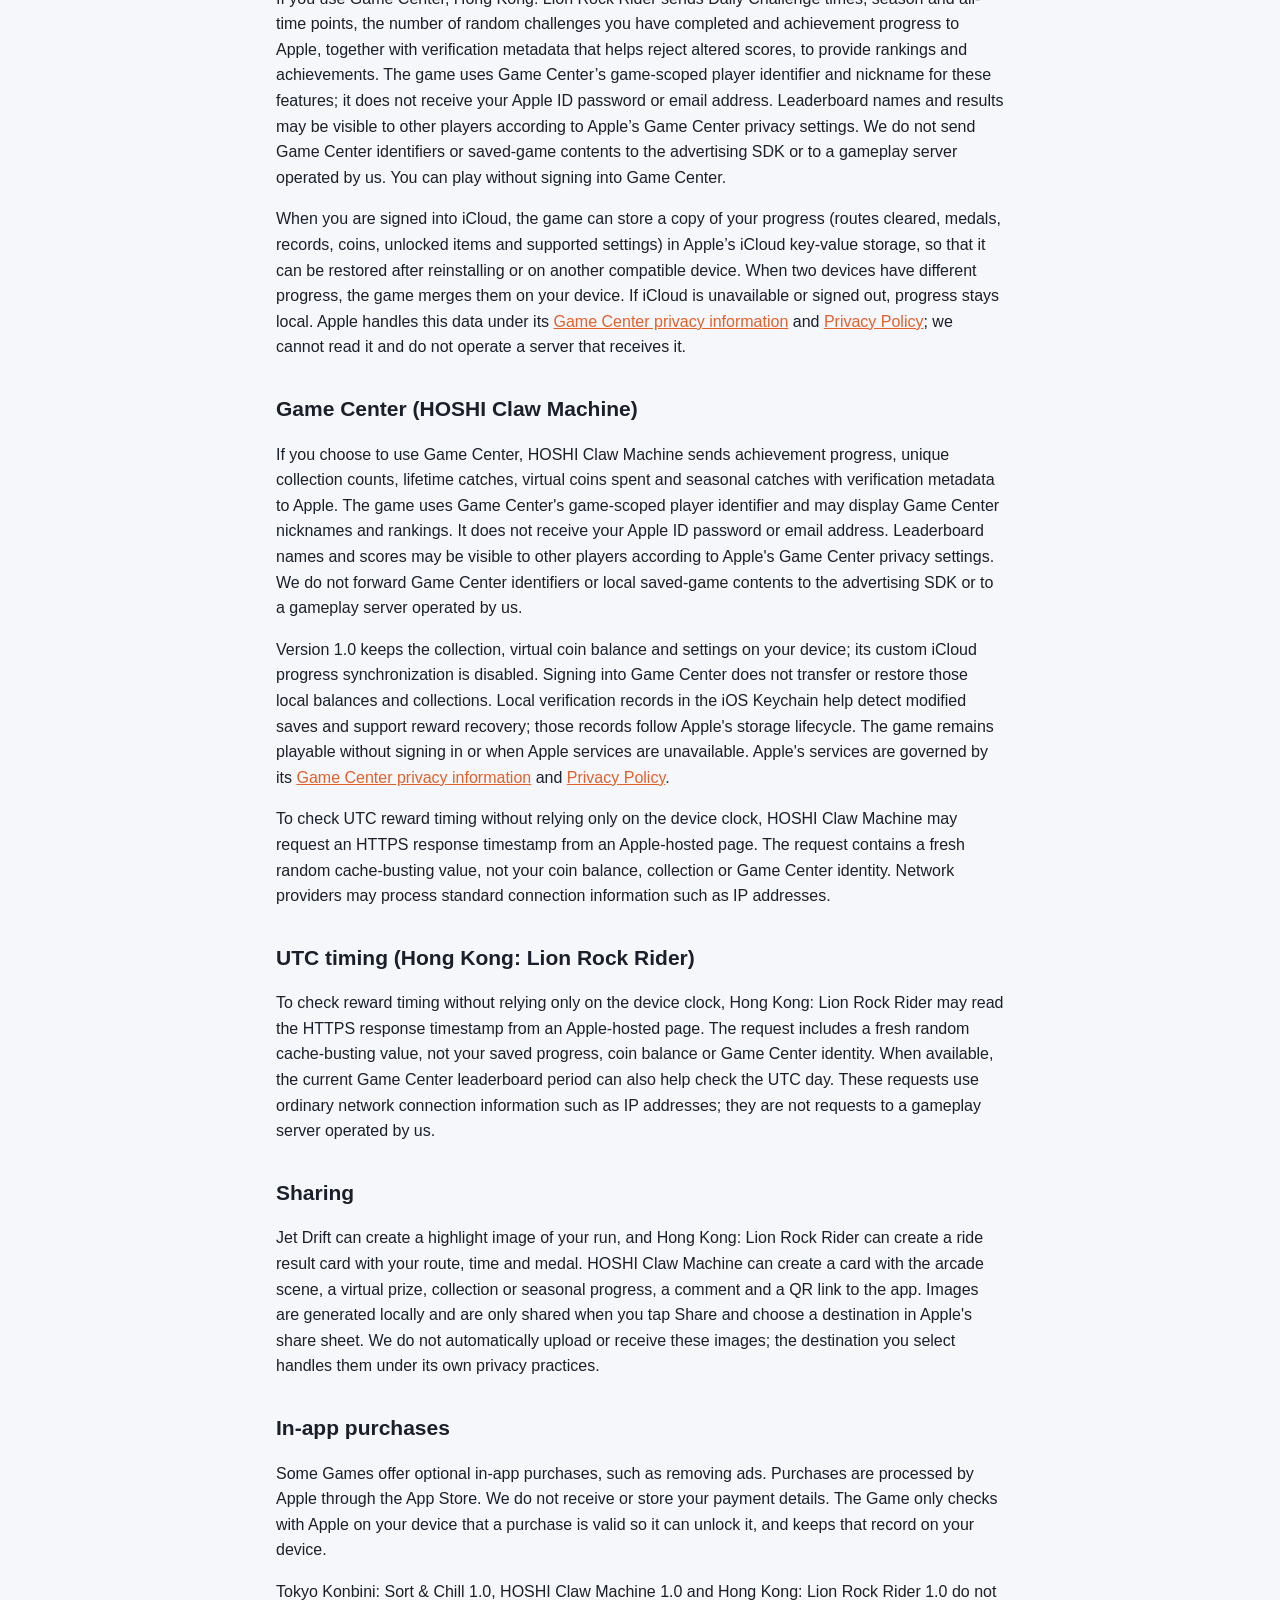
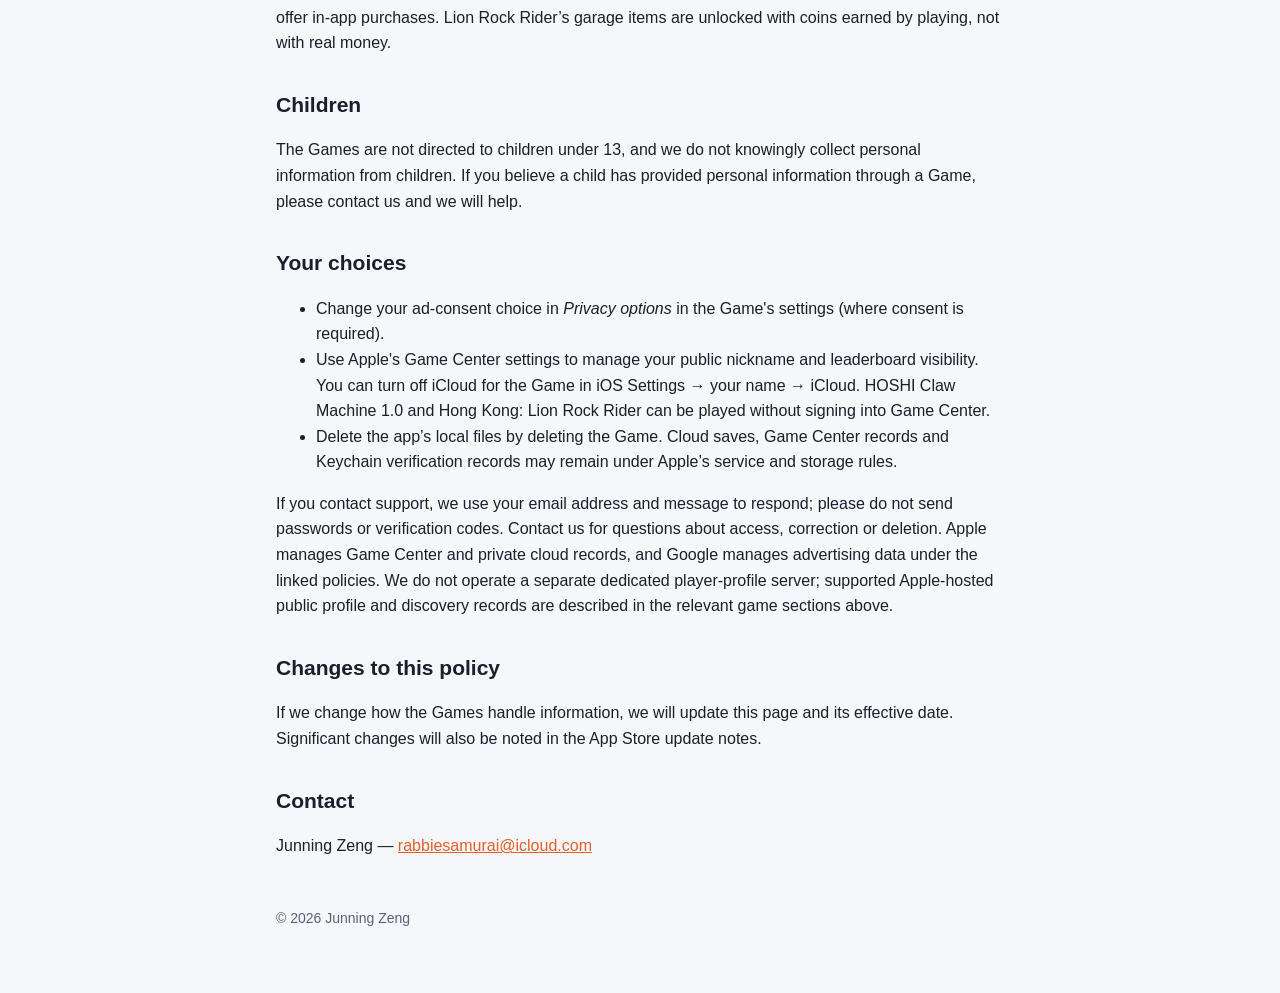
==== commit 459751b2: "Privacy effective date 20 Nov 2026 Co-Authored-By: Claude Opus 5.5 <noreply@anthropic.com>" ====
--- a/privacy.html
+++ b/privacy.html
@@ -12,7 +12,7 @@
   <header>
     <a class="home" href="index.html">← Junning Zeng Games</a>
     <h1>Privacy Policy</h1>
-    <p class="muted">Effective date: 17 November 2026</p>
+    <p class="muted">Effective date: 20 November 2026</p>
   </header>
 
   <p>This policy explains how the following iPhone and iPad games handle information: <strong>Jet Drift</strong>, <strong>Tokyo Konbini: Sort &amp; Chill</strong>, <strong>HOSHI Claw Machine</strong>, <strong>Hong Kong: Lion Rock Rider</strong> (狮子山铁骑 / 獅子山鐵騎), <strong>Robot Fighter: Rooftop Clash</strong> (机器人格斗：天台对决, in development; previously Rooftop Rumble), <strong>Mecha Sumo</strong> (机甲擂台, in development) and <strong>Pickup Ops Online</strong> (捡枪行动 Online; working title Breachline / Blacksite) (each a "Game"). The Games are made by Junning Zeng, an independent developer ("we", "us").</p>
